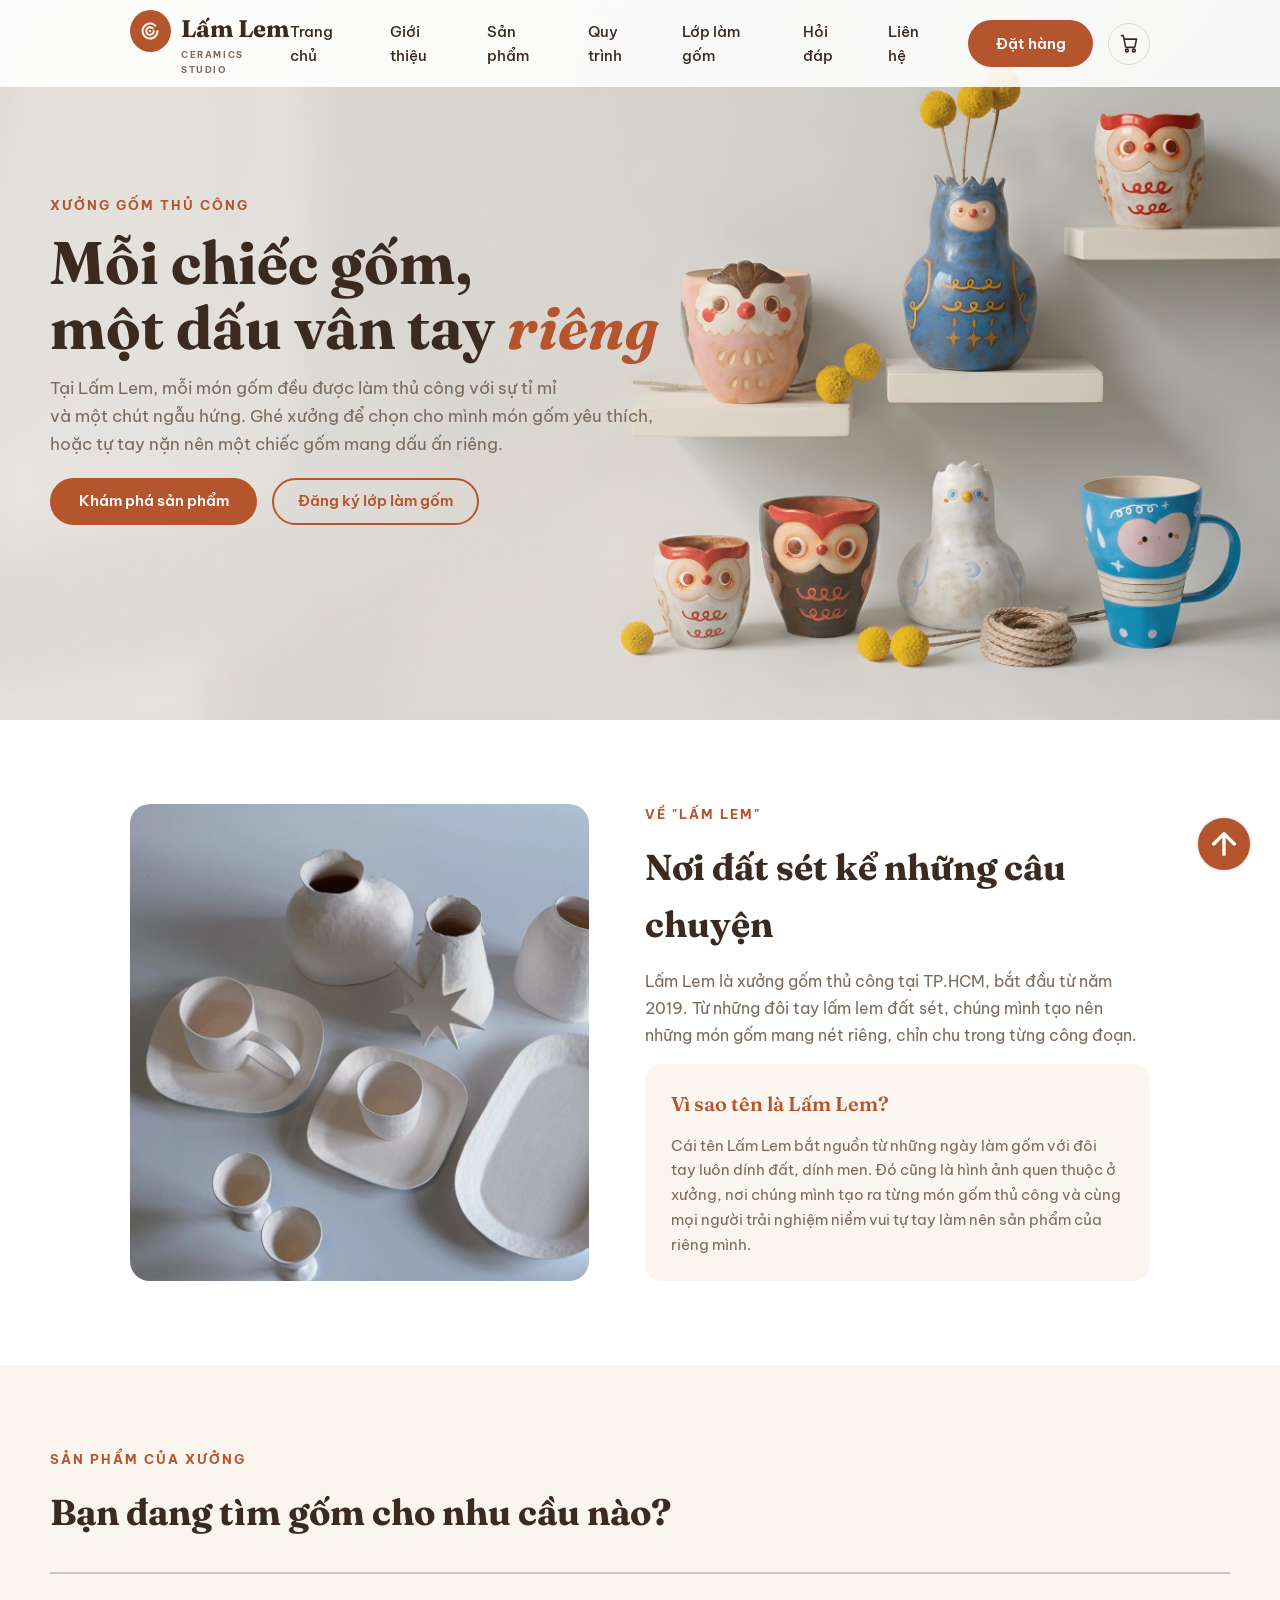
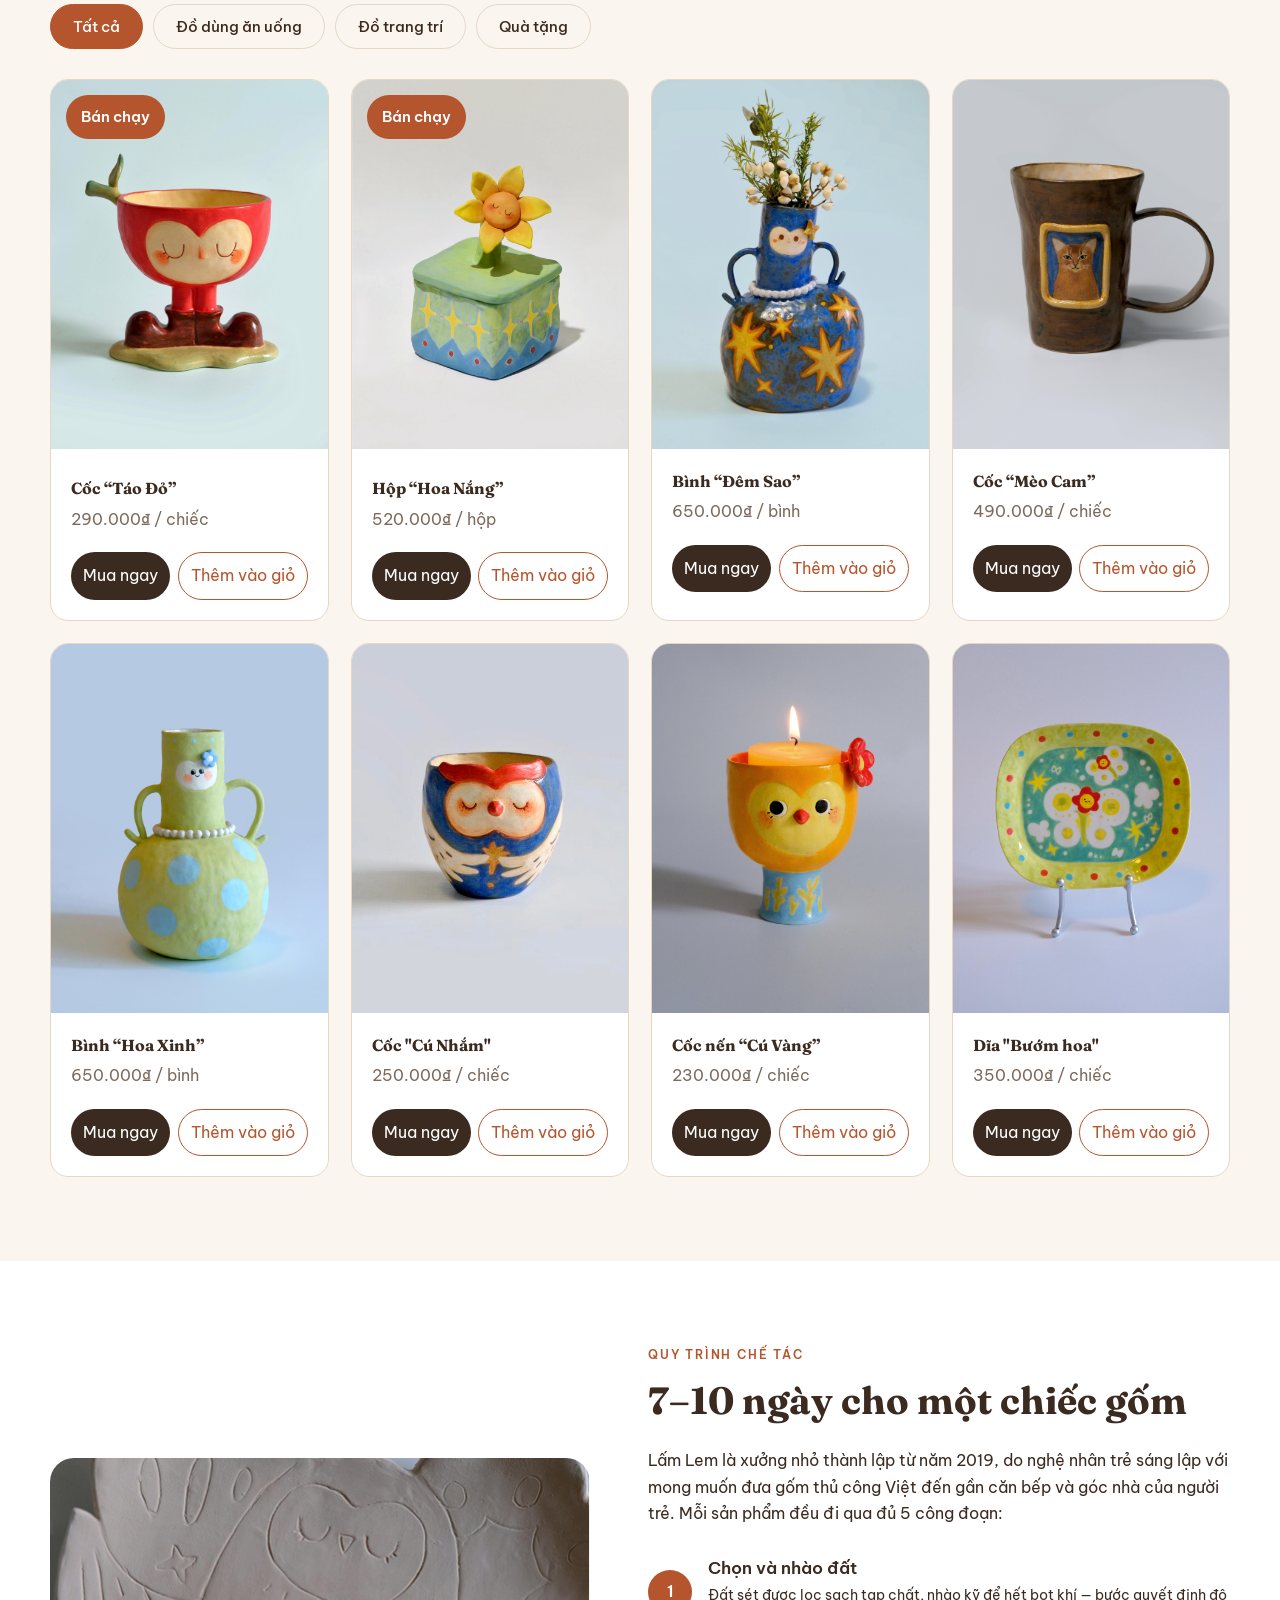
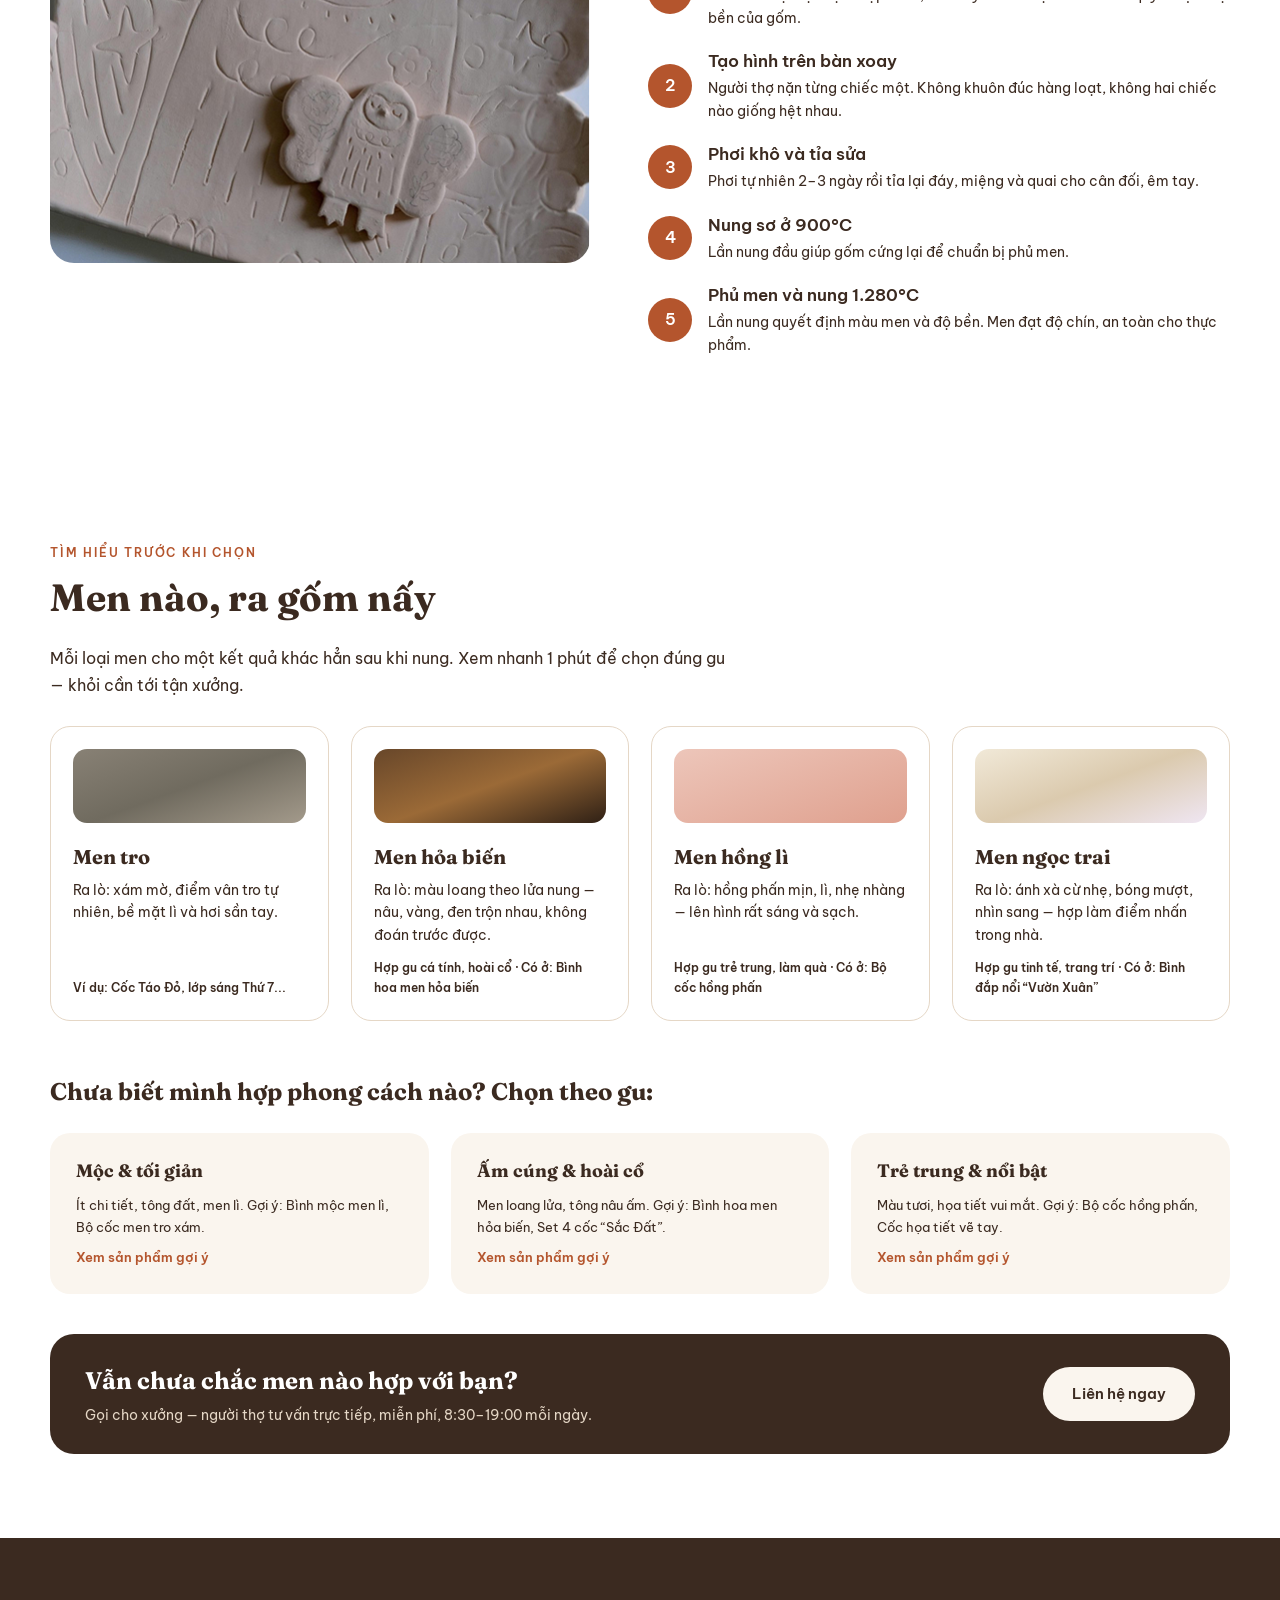
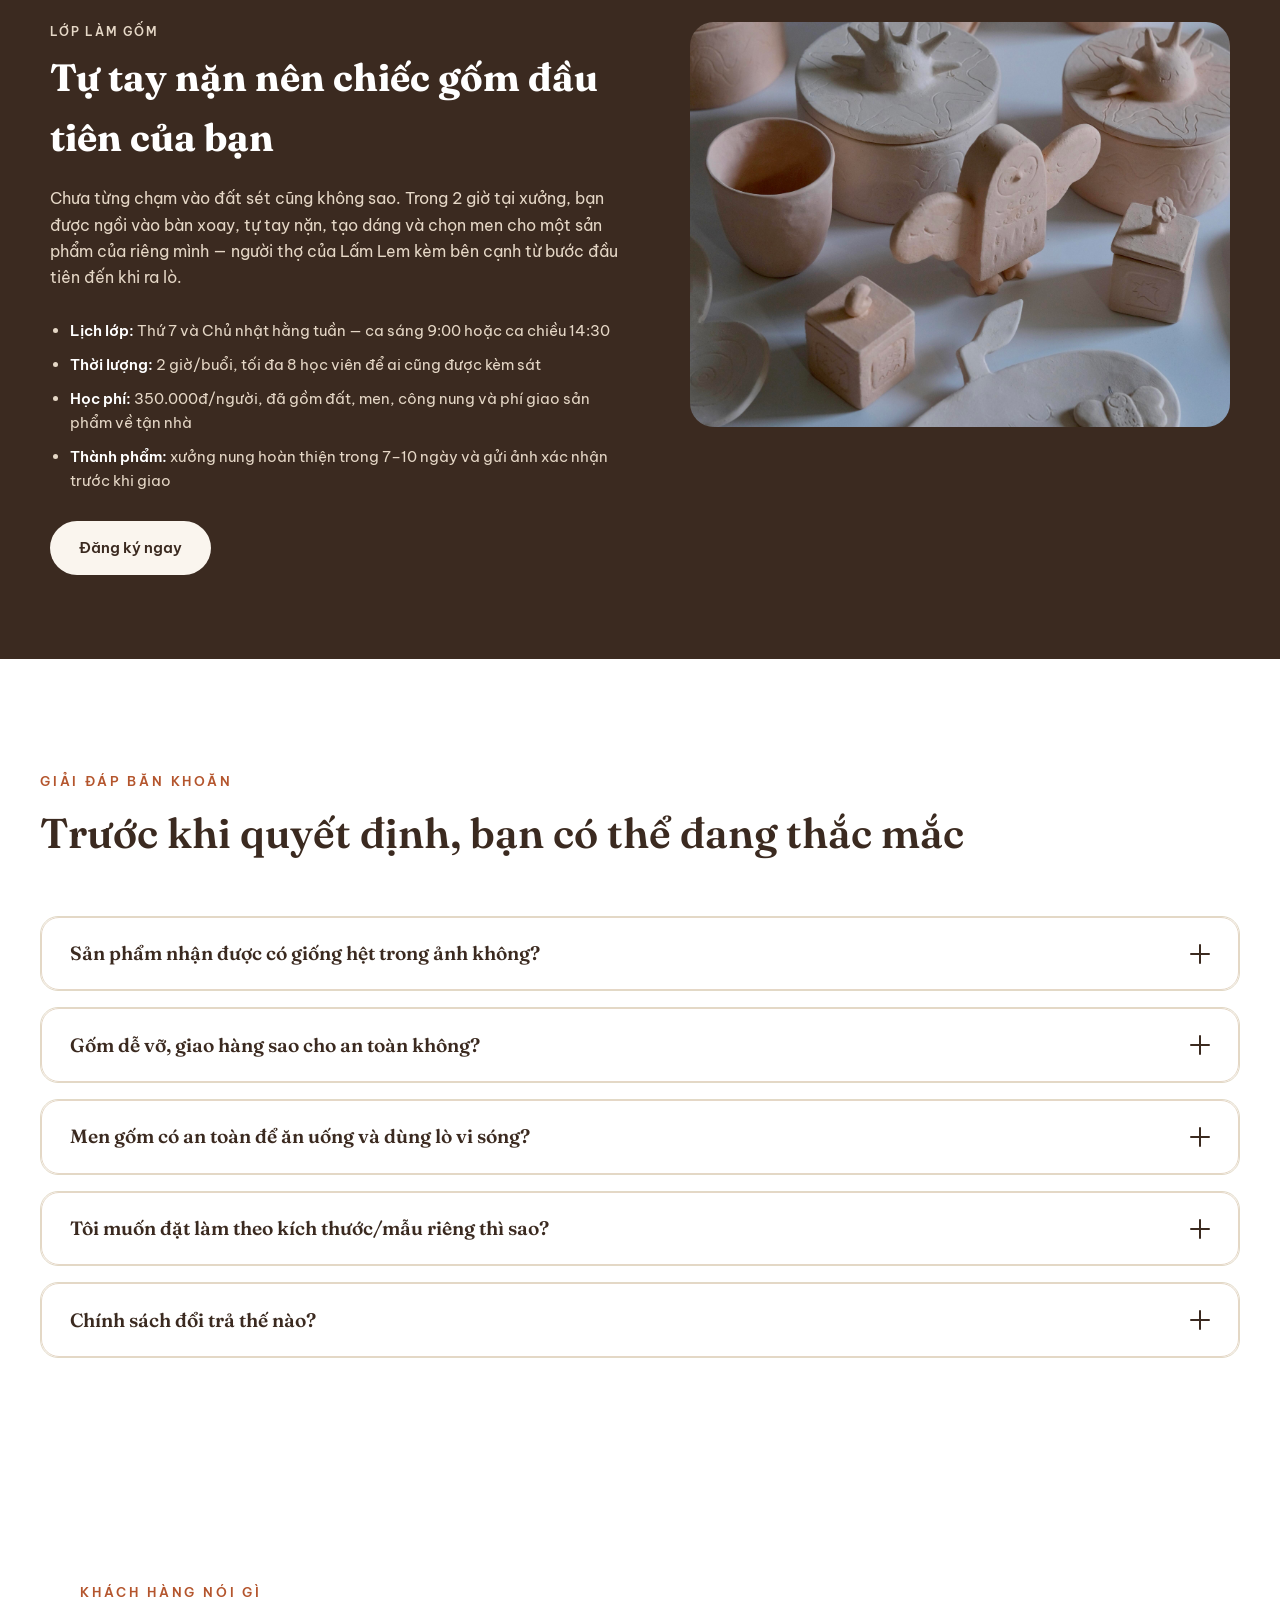
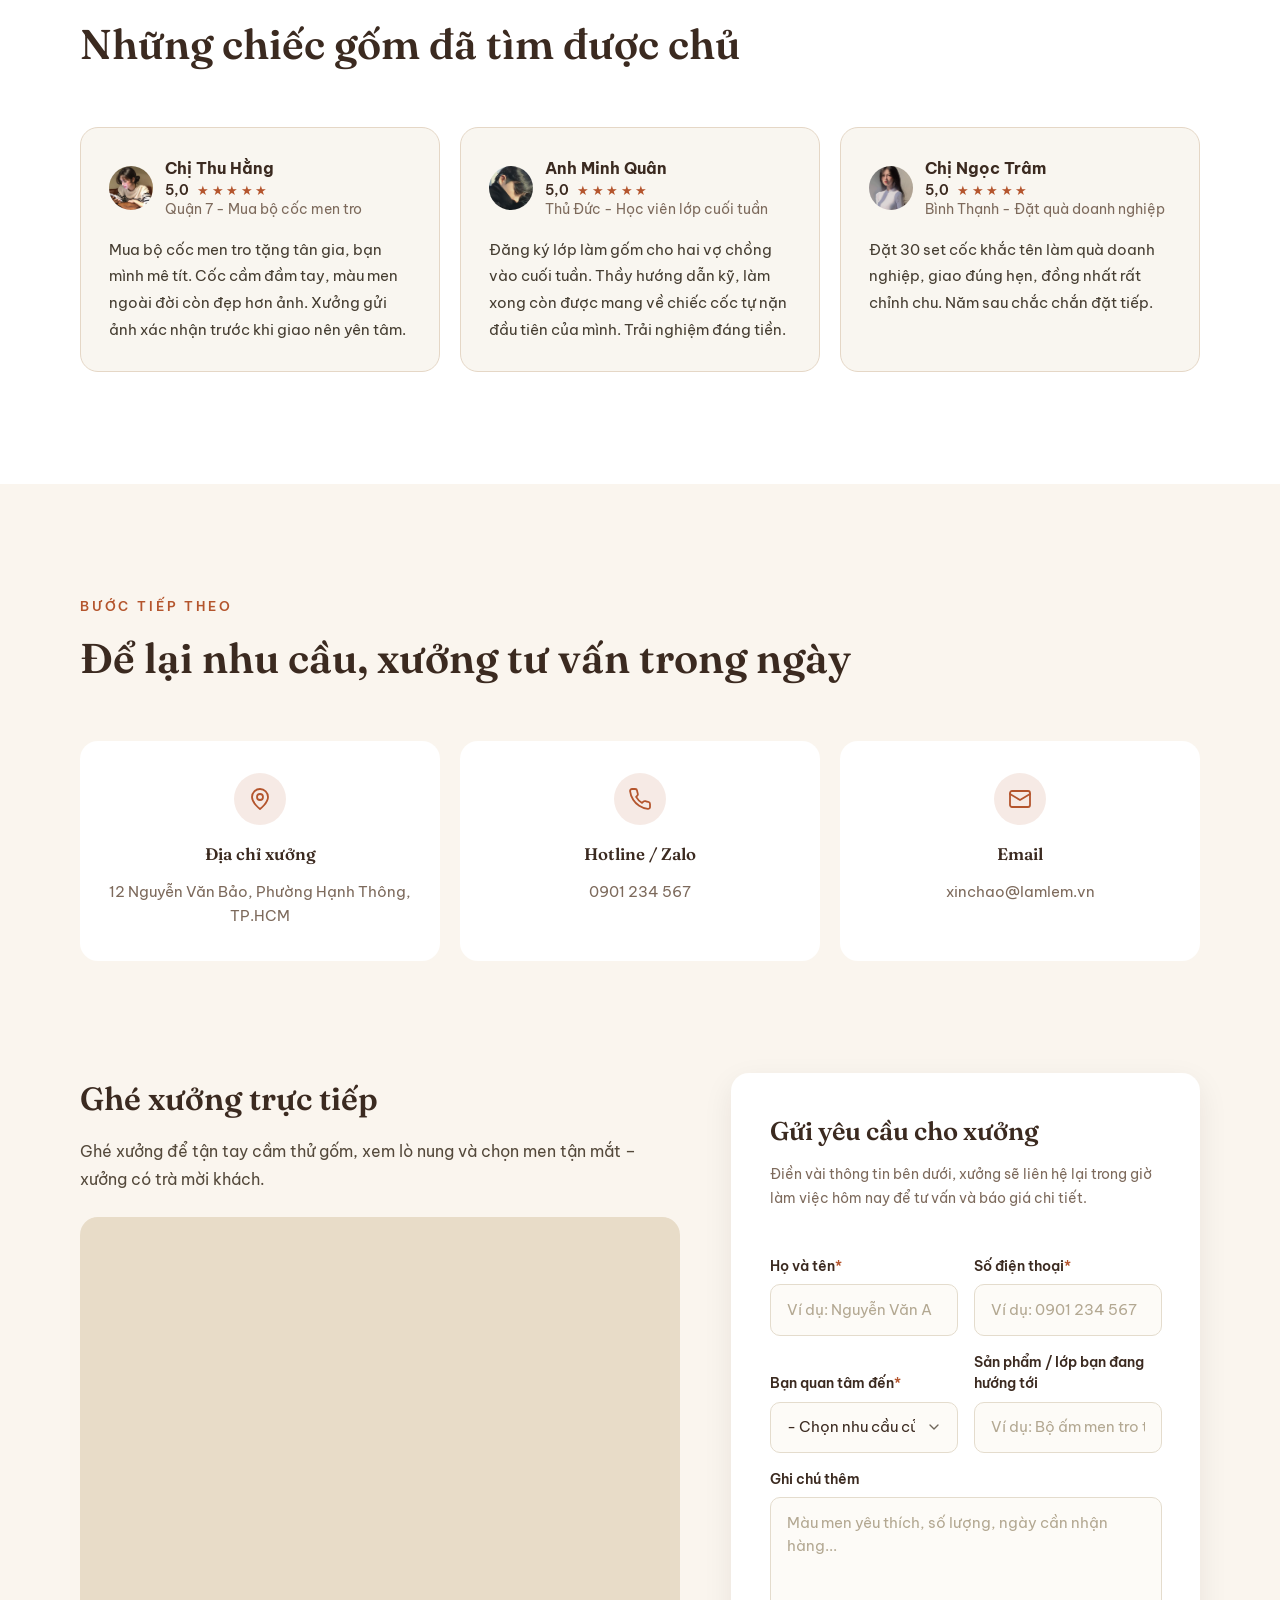
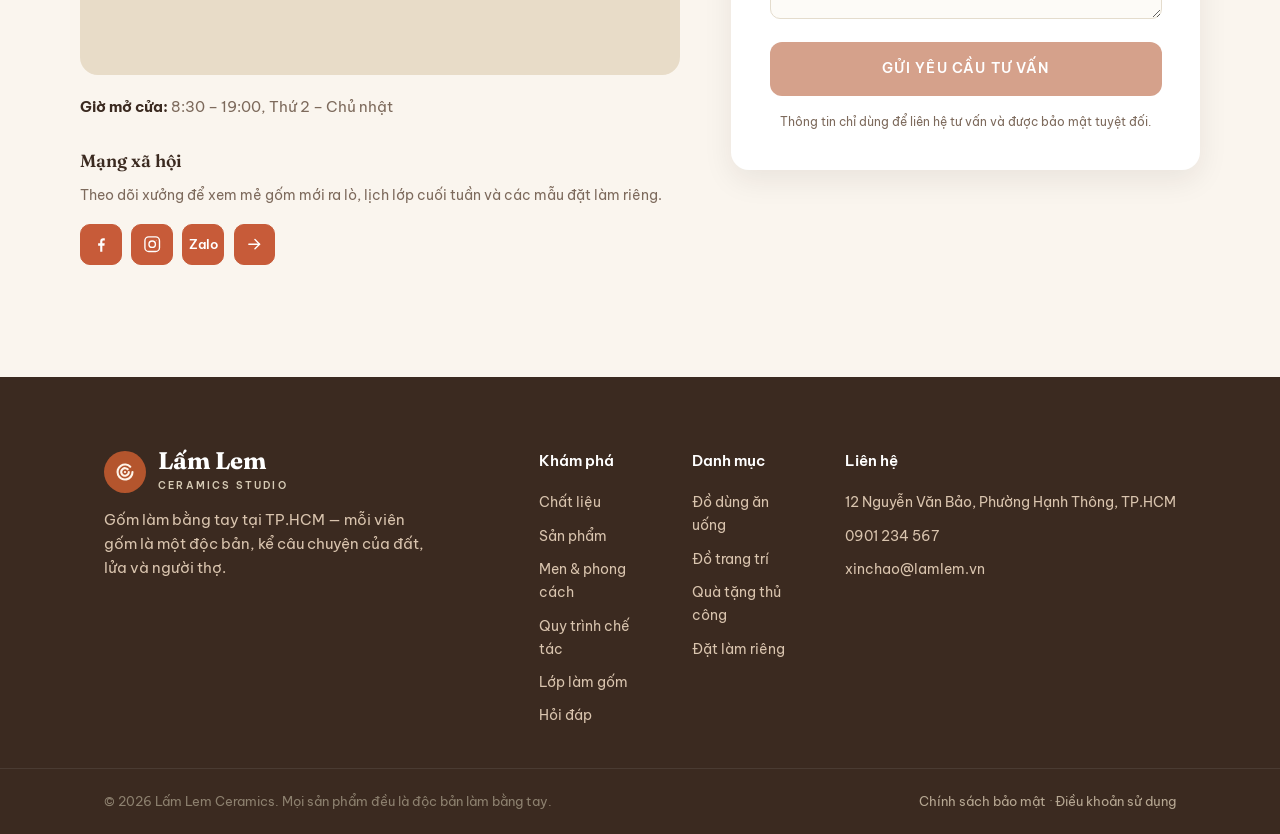
==== index.html @ 397c678d "fix anh" ====
<!doctype html>
<html lang="en">
  <head>
    <meta charset="UTF-8" />
    <meta name="viewport" content="width=device-width, initial-scale=1.0" />
    <title>Lấm Lem</title>
    <link rel="stylesheet" href="style.css" />
  </head>
  <body>
    <div class="q-body">
      <section id="trangchu" class="q-hero">
        <div class="q-header">
          <div class="q-header__wrap">
            <div class="q-header__left">
              <div class="q-header__logo q-container">
                <img src="pic/HEADER__logo.svg" alt="HEADER__logo" />
              </div>
              <div class="q-header__text">
                <p>Lấm Lem</p>
                <span>CERAMICS STUDIO</span>
              </div>
            </div>

            <div class="q-header__right">
              <nav>
                <a href="#trangchu">Trang chủ</a>
                <a href="#gioithieu">Giới thiệu</a>
                <a href="#sanpham">Sản phẩm</a>
                <a href="#quytrinh">Quy trình</a>
                <a href="#loplamgom">Lớp làm gốm</a>
                <a href="#hoidap">Hỏi đáp</a>
                <a href="#lienhe">Liên hệ</a>
              </nav>

              <div class="q-header__cta">
                <a
                  href="#"
                  class="q-header__button q-header__button-a q-container"
                  >Đặt hàng</a
                >
                <a href="#" class="q-header__shop q-container"
                  ><img src="pic/HEADER__shop.svg" alt="HEADER__shop"
                /></a>
              </div>
            </div>
          </div>
        </div>

        <div class="q-hero__content">
          <div class="q-hero__text">
            <span>XƯỞNG GỐM THỦ CÔNG</span>
            <h1>
              Mỗi chiếc gốm, <br />
              một dấu vân tay <i>riêng</i>
            </h1>
            <p>
              Tại Lấm Lem, mỗi món gốm đều được làm thủ công với sự tỉ mỉ <br />
              và một chút ngẫu hứng. Ghé xưởng để chọn cho mình món gốm yêu
              thích,
              <br />
              hoặc tự tay nặn nên một chiếc gốm mang dấu ấn riêng.
            </p>
          </div>

          <div class="q-hero__cta">
            <a
              href="#sanpham"
              class="q-hero__button q-hero__button-a q-hero__button-color q-container"
              >Khám phá sản phẩm</a
            >
            <a
              href="#loplamgom"
              class="q-hero__button q-hero__button-a q-hero__button-line q-container"
              >Đăng ký lớp làm gốm</a
            >
          </div>
        </div>
      </section>

      <section id="gioithieu" class="q-page1">
        <div class="q-page1__wrap">
          <img src="pic/Q-PAGE1.jpg" alt="q-page1" />

          <div class="q-page1__content">
            <div class="q-page1__top">
              <span>VỀ "LẤM LEM"</span>
              <h2>Nơi đất sét kể những câu chuyện</h2>
              <p>
                Lấm Lem là xưởng gốm thủ công tại TP.HCM, bắt đầu từ năm
                2019. Từ những đôi tay lấm lem đất sét, chúng mình tạo nên những
                món gốm mang nét riêng, chỉn chu trong từng công đoạn.
              </p>
            </div>
            <div class="q-page1__bottom">
              <h3>Vì sao tên là Lấm Lem?</h3>
              <p>
                Cái tên Lấm Lem bắt nguồn từ những ngày làm gốm với đôi tay luôn
                dính đất, dính men. Đó cũng là hình ảnh quen thuộc ở xưởng, nơi
                chúng mình tạo ra từng món gốm thủ công và cùng mọi người trải
                nghiệm niềm vui tự tay làm nên sản phẩm của riêng mình.
              </p>
            </div>
          </div>
        </div>
      </section>

      <section id="sanpham" class="q-page2">
        <div class="q-page2__wrap">
          <div class="q-page2__top">
            <span>SẢN PHẨM CỦA XƯỞNG</span>
            <h2>Bạn đang tìm gốm cho nhu cầu nào?</h2>
          </div>

          <div class="q-page2__line"></div>

          <input
            class="q-page2__radio"
            type="radio"
            name="danhmuc"
            id="loc-tatca"
            checked
          />
          <input
            class="q-page2__radio"
            type="radio"
            name="danhmuc"
            id="loc-anuong"
          />
          <input
            class="q-page2__radio"
            type="radio"
            name="danhmuc"
            id="loc-trangtri"
          />
          <input
            class="q-page2__radio"
            type="radio"
            name="danhmuc"
            id="loc-quatang"
          />

          <div class="q-page2__filter">
            <label class="q-page2__button" for="loc-tatca">Tất cả</label>
            <label class="q-page2__button" for="loc-anuong"
              >Đồ dùng ăn uống</label
            >
            <label class="q-page2__button" for="loc-trangtri"
              >Đồ trang trí</label
            >
            <label class="q-page2__button" for="loc-quatang">Quà tặng</label>
          </div>

          <div class="q-page2__box">
            <div class="q-page2__card anuong">
              <div class="q-page2__image">
                <span class="q-page2__tag Q-CONTAINER">Bán chạy</span>
                <img src="pic/taodo.jpg" alt="Cốc Táo Đỏ" />
              </div>
              <div class="q-page2__body">
                <div class="q-page2__info">
                  <span>Cốc “Táo Đỏ”</span>
                  <p>290.000₫ / chiếc</p>
                </div>
                <div class="q-page2__cta">
                  <a
                    href="#"
                    class="q-page2__button2 q-page2__button2-dark q-container"
                    >Mua ngay</a
                  >
                  <a
                    href="#"
                    class="q-page2__button2 q-page2__button2-line q-container"
                  >
                    Thêm vào giỏ
                  </a>
                </div>
              </div>
            </div>

            <div class="q-page2__card quatang">
              <div class="q-page2__image">
                <span class="q-page2__tag q-container">Bán chạy</span>
                <img src="pic/huongduong.jpg" alt="Cốc Táo Đỏ" />
              </div>
              <div class="q-page2__body">
                <div class="q-page2__info">
                  <span>Hộp “Hoa Nắng”</span>
                  <p>520.000₫ / hộp</p>
                </div>
                <div class="q-page2__cta">
                  <a
                    href="#"
                    class="q-page2__button2 q-page2__button2-dark q-container"
                    >Mua ngay</a
                  >
                  <a
                    href="#"
                    class="q-page2__button2 q-page2__button2-line q-container"
                  >
                    Thêm vào giỏ
                  </a>
                </div>
              </div>
            </div>

            <div class="q-page2__card trangtri">
              <img src="pic/hoasao.jpg" alt="Bình hoa Đêm Sao" />
              <div class="q-page2__body">
                <div class="q-page2__info">
                  <span>Bình “Đêm Sao”</span>
                  <p>650.000₫ / bình</p>
                </div>
                <div class="q-page2__cta">
                  <a
                    href="#"
                    class="q-page2__button2 q-page2__button2-dark q-container"
                    >Mua ngay</a
                  >
                  <a
                    href="#"
                    class="q-page2__button2 q-page2__button2-line q-container"
                  >
                    Thêm vào giỏ
                  </a>
                </div>
              </div>
            </div>

            <div class="q-page2__card anuong">
              <img src="pic/cocmeo.jpg" alt="Mèo Cam" />
              <div class="q-page2__body">
                <div class="q-page2__info">
                  <span>Cốc “Mèo Cam”</span>
                  <p>490.000₫ / chiếc</p>
                </div>
                <div class="q-page2__cta">
                  <a
                    href="#"
                    class="q-page2__button2 q-page2__button2-dark q-container"
                    >Mua ngay</a
                  >
                  <a
                    href="#"
                    class="q-page2__button2 q-page2__button2-line q-container"
                  >
                    Thêm vào giỏ
                  </a>
                </div>
              </div>
            </div>

            <div class="q-page2__card trangtri">
              <img src="pic/hoaxinh.jpg" alt="Hoa Xinh" />
              <div class="q-page2__body">
                <div class="q-page2__info">
                  <span>Bình “Hoa Xinh”</span>
                  <p>650.000₫ / bình</p>
                </div>
                <div class="q-page2__cta">
                  <a
                    href="#"
                    class="q-page2__button2 q-page2__button2-dark q-container"
                    >Mua ngay</a
                  >
                  <a
                    href="#"
                    class="q-page2__button2 q-page2__button2-line q-container"
                  >
                    Thêm vào giỏ
                  </a>
                </div>
              </div>
            </div>

            <div class="q-page2__card anuong">
              <img src="pic/cunham.jpg" alt="Cú Nhắm" />
              <div class="q-page2__body">
                <div class="q-page2__info">
                  <span>Cốc "Cú Nhắm"</span>
                  <p>250.000₫ / chiếc</p>
                </div>
                <div class="q-page2__cta">
                  <a
                    href="#"
                    class="q-page2__button2 q-page2__button2-dark q-container"
                    >Mua ngay</a
                  >
                  <a
                    href="#"
                    class="q-page2__button2 q-page2__button2-line q-container"
                  >
                    Thêm vào giỏ
                  </a>
                </div>
              </div>
            </div>

            <div class="q-page2__card trangtri">
              <img src="pic/cocnen.jpg" alt="Cú Vàng" />
              <div class="q-page2__body">
                <div class="q-page2__info">
                  <span>Cốc nến “Cú Vàng”</span>
                  <p>230.000₫ / chiếc</p>
                </div>
                <div class="q-page2__cta">
                  <a
                    href="#"
                    class="q-page2__button2 q-page2__button2-dark q-container"
                    >Mua ngay</a
                  >
                  <a
                    href="#"
                    class="q-page2__button2 q-page2__button2-line q-container"
                  >
                    Thêm vào giỏ
                  </a>
                </div>
              </div>
            </div>

            <div class="q-page2__card anuong">
              <img src="pic/diabuom.jpg" alt="Bướm hoa" />
              <div class="q-page2__body">
                <div class="q-page2__info">
                  <span>Dĩa "Bướm hoa"</span>
                  <p>350.000₫ / chiếc</p>
                </div>
                <div class="q-page2__cta">
                  <a
                    href="#"
                    class="q-page2__button2 q-page2__button2-dark q-container"
                    >Mua ngay</a
                  >
                  <a
                    href="#"
                    class="q-page2__button2 q-page2__button2-line q-container"
                  >
                    Thêm vào giỏ
                  </a>
                </div>
              </div>
            </div>
          </div>
        </div>
      </section>
    </div>

    <section class="b-section" id="quytrinh">
      <div class="b-container b-row b-row-center">
        <img
          class="b-photo"
          src="pic/anh5.jpg"
          alt="Đĩa gốm chưa tráng men có khắc hình cú"
        />

        <div class="b-text">
          <p class="b-eyebrow">Quy trình chế tác</p>
          <h2 class="b-title">7–10 ngày cho một chiếc gốm</h2>
          <p class="b-intro">
            Lấm Lem là xưởng nhỏ thành lập từ năm 2019, do nghệ nhân trẻ sáng
            lập với mong muốn đưa gốm thủ công Việt đến gần căn bếp và góc nhà
            của người trẻ. Mỗi sản phẩm đều đi qua đủ 5 công đoạn:
          </p>

          <div class="b-step">
            <div class="b-number">1</div>
            <div>
              <h3 class="b-step-title">Chọn và nhào đất</h3>
              <p class="b-step-text">
                Đất sét được lọc sạch tạp chất, nhào kỹ để hết bọt khí — bước
                quyết định độ bền của gốm.
              </p>
            </div>
          </div>

          <div class="b-step">
            <div class="b-number">2</div>
            <div>
              <h3 class="b-step-title">Tạo hình trên bàn xoay</h3>
              <p class="b-step-text">
                Người thợ nặn từng chiếc một. Không khuôn đúc hàng loạt, không
                hai chiếc nào giống hệt nhau.
              </p>
            </div>
          </div>

          <div class="b-step">
            <div class="b-number">3</div>
            <div>
              <h3 class="b-step-title">Phơi khô và tỉa sửa</h3>
              <p class="b-step-text">
                Phơi tự nhiên 2–3 ngày rồi tỉa lại đáy, miệng và quai cho cân
                đối, êm tay.
              </p>
            </div>
          </div>

          <div class="b-step">
            <div class="b-number">4</div>
            <div>
              <h3 class="b-step-title">Nung sơ ở 900°C</h3>
              <p class="b-step-text">
                Lần nung đầu giúp gốm cứng lại để chuẩn bị phủ men.
              </p>
            </div>
          </div>

          <div class="b-step">
            <div class="b-number">5</div>
            <div>
              <h3 class="b-step-title">Phủ men và nung 1.280°C</h3>
              <p class="b-step-text">
                Lần nung quyết định màu men và độ bền. Men đạt độ chín, an toàn
                cho thực phẩm.
              </p>
            </div>
          </div>
        </div>
      </div>
    </section>

    <section class="b-section">
      <div class="b-container">
        <p class="b-eyebrow">Tìm hiểu trước khi chọn</p>
        <h2 class="b-title">Men nào, ra gốm nấy</h2>
        <p class="b-intro">
          Mỗi loại men cho một kết quả khác hẳn sau khi nung. Xem nhanh 1 phút
          để chọn đúng gu — khỏi cần tới tận xưởng.
        </p>

        <div class="b-men-list">
          <div class="b-men-card">
            <div class="b-men-color b-tro"></div>
            <h3 class="b-men-name">Men tro</h3>
            <p class="b-men-text">
              Ra lò: xám mờ, điểm vân tro tự nhiên, bề mặt lì và hơi sần tay.
            </p>
            <p class="b-tag">Ví dụ: Cốc Táo Đỏ, lớp sáng Thứ 7...</p>
          </div>

          <div class="b-men-card">
            <div class="b-men-color b-hoabien"></div>
            <h3 class="b-men-name">Men hỏa biến</h3>
            <p class="b-men-text">
              Ra lò: màu loang theo lửa nung — nâu, vàng, đen trộn nhau, không
              đoán trước được.
            </p>
            <p class="b-tag">
              Hợp gu cá tính, hoài cổ · Có ở: Bình hoa men hỏa biến
            </p>
          </div>

          <div class="b-men-card">
            <div class="b-men-color b-hongli"></div>
            <h3 class="b-men-name">Men hồng lì</h3>
            <p class="b-men-text">
              Ra lò: hồng phấn mịn, lì, nhẹ nhàng — lên hình rất sáng và sạch.
            </p>
            <p class="b-tag">
              Hợp gu trẻ trung, làm quà · Có ở: Bộ cốc hồng phấn
            </p>
          </div>

          <div class="b-men-card">
            <div class="b-men-color b-ngoctrai"></div>
            <h3 class="b-men-name">Men ngọc trai</h3>
            <p class="b-men-text">
              Ra lò: ánh xà cừ nhẹ, bóng mượt, nhìn sang — hợp làm điểm nhấn
              trong nhà.
            </p>
            <p class="b-tag">
              Hợp gu tinh tế, trang trí · Có ở: Bình đắp nổi “Vườn Xuân”
            </p>
          </div>
        </div>

        <h3 class="b-gu-heading">
          Chưa biết mình hợp phong cách nào? Chọn theo gu:
        </h3>

        <div class="b-gu-list">
          <div class="b-gu-card">
            <h4 class="b-gu-name">Mộc &amp; tối giản</h4>
            <p class="b-gu-text">
              Ít chi tiết, tông đất, men lì. Gợi ý: Bình mộc men lì, Bộ cốc men
              tro xám.
            </p>
            <a class="b-gu-link" href="#">Xem sản phẩm gợi ý</a>
          </div>

          <div class="b-gu-card">
            <h4 class="b-gu-name">Ấm cúng &amp; hoài cổ</h4>
            <p class="b-gu-text">
              Men loang lửa, tông nâu ấm. Gợi ý: Bình hoa men hỏa biến, Set 4
              cốc “Sắc Đất”.
            </p>
            <a class="b-gu-link" href="#">Xem sản phẩm gợi ý</a>
          </div>

          <div class="b-gu-card">
            <h4 class="b-gu-name">Trẻ trung &amp; nổi bật</h4>
            <p class="b-gu-text">
              Màu tươi, họa tiết vui mắt. Gợi ý: Bộ cốc hồng phấn, Cốc họa tiết
              vẽ tay.
            </p>
            <a class="b-gu-link" href="#">Xem sản phẩm gợi ý</a>
          </div>
        </div>

        <div class="b-contact">
          <div>
            <h3 class="b-contact-title">Vẫn chưa chắc men nào hợp với bạn?</h3>
            <p class="b-contact-text">
              Gọi cho xưởng — người thợ tư vấn trực tiếp, miễn phí, 8:30–19:00
              mỗi ngày.
            </p>
          </div>
          <a class="b-button" href="#">Liên hệ ngay</a>
        </div>
      </div>
    </section>

    <section class="b-section b-section-dark" id="loplamgom">
      <div class="b-container b-row b-row-top">
        <div class="b-text">
          <p class="b-eyebrow b-eyebrow-light">Lớp làm gốm</p>
          <h2 class="b-title b-title-light">
            Tự tay nặn nên chiếc gốm đầu tiên của bạn
          </h2>
          <p class="b-intro">
            Chưa từng chạm vào đất sét cũng không sao. Trong 2 giờ tại xưởng,
            bạn được ngồi vào bàn xoay, tự tay nặn, tạo dáng và chọn men cho một
            sản phẩm của riêng mình — người thợ của Lấm Lem kèm bên cạnh từ bước
            đầu tiên đến khi ra lò.
          </p>

          <ul class="b-list">
            <li class="b-item">
              <span class="b-label">Lịch lớp:</span> Thứ 7 và Chủ nhật hằng tuần
              — ca sáng 9:00 hoặc ca chiều 14:30
            </li>
            <li class="b-item">
              <span class="b-label">Thời lượng:</span> 2 giờ/buổi, tối đa 8 học
              viên để ai cũng được kèm sát
            </li>
            <li class="b-item">
              <span class="b-label">Học phí:</span> 350.000đ/người, đã gồm đất,
              men, công nung và phí giao sản phẩm về tận nhà
            </li>
            <li class="b-item">
              <span class="b-label">Thành phẩm:</span> xưởng nung hoàn thiện
              trong 7–10 ngày và gửi ảnh xác nhận trước khi giao
            </li>
          </ul>

          <a class="b-button" href="#">Đăng ký ngay</a>
        </div>

        <img
          class="b-photo"
          src="pic/anh4.jpg"
          alt="Các món gốm nặn tay chưa tráng men trên bàn"
        />
      </div>
    </section>

    <section class="faq" id="faq" aria-labelledby="faq-title">
      <div class="wrap_information">
        <header class="sec-head reveal">
          <p class="sec-eyebrow">Giải đáp băn khoăn</p>
          <h2 class="sec-title" id="faq-title">
            Trước khi quyết định, bạn có thể đang thắc mắc
          </h2>
        </header>

        <ul class="faq__list">
          <li class="faq__item reveal">
            <details class="faq__details" name="faq">
              <summary class="faq__q">
                <span class="faq__q-text"
                  >Sản phẩm nhận được có giống hệt trong ảnh không?</span
                >
                <span class="faq__icon" aria-hidden="true"></span>
              </summary>
              <div class="faq__panel">
                <div class="faq__panel-inner">
                  <p class="faq__a">
                    Vì làm bằng tay và màu men biến đổi theo lửa nung, sản phẩm
                    sẽ giống ảnh khoảng 95%. Những khác biệt nhỏ về màu men và
                    dáng chính là dấu ấn riêng của từng sản phẩm thủ công.
                  </p>
                </div>
              </div>
            </details>
          </li>

          <li class="faq__item reveal">
            <details class="faq__details" name="faq">
              <summary class="faq__q">
                <span class="faq__q-text"
                  >Gốm dễ vỡ, giao hàng sao cho an toàn không?</span
                >
                <span class="faq__icon" aria-hidden="true"></span>
              </summary>
              <div class="faq__panel">
                <div class="faq__panel-inner">
                  <p class="faq__a">
                    Mỗi sản phẩm được bọc 3 lớp chống sốc, chèn cát cố định
                    trong thùng và mua bảo hiểm vận chuyển. Nếu sản phẩm vỡ
                    trong quá trình vận chuyển, Lâm Lem sẽ đền bù 100% giá trị
                    đơn hàng.
                  </p>
                </div>
              </div>
            </details>
          </li>
          <li class="faq__item reveal">
            <details class="faq__details" name="faq">
              <summary class="faq__q">
                <span class="faq__q-text"
                  >Men gốm có an toàn để ăn uống và dùng lò vi sóng?</span
                >
                <span class="faq__icon" aria-hidden="true"></span>
              </summary>
              <div class="faq__panel">
                <div class="faq__panel-inner">
                  <p class="faq__a">
                    Có. Men của Lấm Lem được chứng nhận không chì, không cadimi,
                    đạt chuẩn an toàn thực phẩm. Bạn có thể yên tâm dùng để ăn
                    uống hằng ngày, dùng được cả máy rửa bát và lò vi sóng.
                  </p>
                </div>
              </div>
            </details>
          </li>

          <li class="faq__item reveal">
            <details class="faq__details" name="faq">
              <summary class="faq__q">
                <span class="faq__q-text"
                  >Tôi muốn đặt làm theo kích thước/mẫu riêng thì sao?</span
                >
                <span class="faq__icon" aria-hidden="true"></span>
              </summary>
              <div class="faq__panel">
                <div class="faq__panel-inner">
                  <p class="faq__a">
                    Xưởng nhận đặt làm riêng từ 1 sản phẩm: bạn chọn dáng, chọn
                    màu men và gửi kích thước mong muốn. Thời gian hoàn thiện
                    thường từ 7-14 ngày tùy độ phức tạp của mẫu.
                  </p>
                </div>
              </div>
            </details>
          </li>

          <li class="faq__item reveal">
            <details class="faq__details" name="faq">
              <summary class="faq__q">
                <span class="faq__q-text">Chính sách đổi trả thế nào?</span>
                <span class="faq__icon" aria-hidden="true"></span>
              </summary>
              <div class="faq__panel">
                <div class="faq__panel-inner">
                  <p class="faq__a">
                    Đổi mới trong 7 ngày nếu sản phẩm có lỗi sản xuất (nứt men,
                    cong vênh bất thường). Sản phẩm đặt làm riêng chỉ được hỗ
                    trợ khi lỗi thuộc về xưởng.
                  </p>
                </div>
              </div>
            </details>
          </li>
        </ul>
      </div>
    </section>

    <section class="testi" id="testimonials" aria-labelledby="testi-title">
      <div class="container">
        <header class="sec-head reveal">
          <p class="sec-eyebrow">Khách hàng nói gì</p>
          <h2 class="sec-title" id="testi-title">
            Những chiếc gốm đã tìm được chủ
          </h2>
        </header>

        <ul class="testi__list">
          <li class="testi__item reveal">
            <figure class="testi__card">
              <figcaption class="testi__author">
                <img
                  class="testi__avatar"
                  src="pic/hang.png"
                  alt="Ảnh đại diện chị Thu Hằng"
                  loading="lazy"
                />
                <span class="testi__author-text">
                  <strong>Chị Thu Hằng</strong>
                  <span class="testi__rating">
                    <span class="testi__score" aria-hidden="true">5,0</span>
                    <span
                      class="testi__stars"
                      role="img"
                      aria-label="Đánh giá 5 trên 5 sao"
                      >★★★★★</span
                    >
                  </span>
                  <span class="testi__author-role"
                    >Quận 7 - Mua bộ cốc men tro</span
                  >
                </span>
              </figcaption>
              <blockquote class="testi__quote">
                <p>
                  Mua bộ cốc men tro tặng tân gia, bạn mình mê tít. Cốc cầm đầm
                  tay, màu men ngoài đời còn đẹp hơn ảnh. Xưởng gửi ảnh xác nhận
                  trước khi giao nên yên tâm.
                </p>
              </blockquote>
            </figure>
          </li>

          <li class="testi__item reveal">
            <figure class="testi__card">
              <figcaption class="testi__author">
                <img
                  class="testi__avatar"
                  src="pic/tuan.png"
                  alt="Ảnh đại diện anh Minh Quân"
                  loading="lazy"
                />
                <span class="testi__author-text">
                  <strong>Anh Minh Quân</strong>
                  <span class="testi__rating">
                    <span class="testi__score" aria-hidden="true">5,0</span>
                    <span
                      class="testi__stars"
                      role="img"
                      aria-label="Đánh giá 5 trên 5 sao"
                      >★★★★★</span
                    >
                  </span>
                  <span class="testi__author-role"
                    >Thủ Đức - Học viên lớp cuối tuần</span
                  >
                </span>
              </figcaption>
              <blockquote class="testi__quote">
                <p>
                  Đăng ký lớp làm gốm cho hai vợ chồng vào cuối tuần. Thầy hướng
                  dẫn kỹ, làm xong còn được mang về chiếc cốc tự nặn đầu tiên
                  của mình. Trải nghiệm đáng tiền.
                </p>
              </blockquote>
            </figure>
          </li>

          <li class="testi__item reveal">
            <figure class="testi__card">
              <figcaption class="testi__author">
                <img
                  class="testi__avatar"
                  src="pic/tram.png"
                  alt="Ảnh đại diện chị Ngọc Trâm"
                  loading="lazy"
                />
                <span class="testi__author-text">
                  <strong>Chị Ngọc Trâm</strong>
                  <span class="testi__rating">
                    <span class="testi__score" aria-hidden="true">5,0</span>
                    <span
                      class="testi__stars"
                      role="img"
                      aria-label="Đánh giá 5 trên 5 sao"
                      >★★★★★</span
                    >
                  </span>
                  <span class="testi__author-role"
                    >Bình Thạnh - Đặt quà doanh nghiệp</span
                  >
                </span>
              </figcaption>
              <blockquote class="testi__quote">
                <p>
                  Đặt 30 set cốc khắc tên làm quà doanh nghiệp, giao đúng hẹn,
                  đồng nhất rất chỉnh chu. Năm sau chắc chắn đặt tiếp.
                </p>
              </blockquote>
            </figure>
          </li>
        </ul>
      </div>
    </section>

    <section class="contact" id="contact" aria-labelledby="contact-title">
      <div class="container">
        <header class="sec-head reveal">
          <p class="sec-eyebrow">Bước tiếp theo</p>
          <h2 class="sec-title" id="contact-title">
            Để lại nhu cầu, xưởng tư vấn trong ngày
          </h2>
        </header>
        <ul class="contact__list">
          <li class="contact__item reveal">
            <span class="contact__icon" aria-hidden="true">
              <svg
                viewBox="0 0 24 24"
                fill="none"
                stroke="currentColor"
                stroke-width="1.8"
                stroke-linecap="round"
                stroke-linejoin="round"
              >
                <path d="M20 10c0 6-8 12-8 12s-8-6-8-12a8 8 0 1 1 16 0Z" />
                <circle cx="12" cy="10" r="3" />
              </svg>
            </span>
            <h3 class="contact__label">Địa chỉ xưởng</h3>
            <p class="contact__value">12 Nguyễn Văn Bảo, Phường Hạnh Thông, TP.HCM</p>
          </li>

          <li class="contact__item reveal">
            <span class="contact__icon" aria-hidden="true">
              <svg
                viewBox="0 0 24 24"
                fill="none"
                stroke="currentColor"
                stroke-width="1.8"
                stroke-linecap="round"
                stroke-linejoin="round"
              >
                <path
                  d="M22 16.92v3a2 2 0 0 1-2.18 2 19.79 19.79 0 0 1-8.63-3.07 19.5 19.5 0 0 1-6-6A19.79 19.79 0 0 1 2.08 4.18 2 2 0 0 1 4.06 2h3a2 2 0 0 1 2 1.72c.13.96.36 1.9.7 2.81a2 2 0 0 1-.45 2.11L8.09 9.91a16 16 0 0 0 6 6l1.27-1.27a2 2 0 0 1 2.11-.45c.91.34 1.85.57 2.81.7A2 2 0 0 1 22 16.92z"
                />
              </svg>
            </span>
            <h3 class="contact__label">Hotline / Zalo</h3>
            <p class="contact__value">
              <a href="tel:0901234567">0901 234 567</a>
            </p>
          </li>

          <li class="contact__item reveal">
            <span class="contact__icon" aria-hidden="true">
              <svg
                viewBox="0 0 24 24"
                fill="none"
                stroke="currentColor"
                stroke-width="1.8"
                stroke-linecap="round"
                stroke-linejoin="round"
              >
                <rect x="2" y="4" width="20" height="16" rx="2" />
                <path d="m22 7-10 6L2 7" />
              </svg>
            </span>
            <h3 class="contact__label">Email</h3>
            <p class="contact__value">
              <a href="mailto:xinchao@lamlem.vn">xinchao@lamlem.vn</a>
            </p>
          </li>
        </ul>
      </div>
    </section>
    <section class="visit" id="visit" aria-labelledby="visit-title">
      <div class="container visit__grid">
        <!-- Cột trái: thông tin xưởng -->
        <div class="visit__info reveal">
          <h2 class="visit__title" id="visit-title">Ghé xưởng trực tiếp</h2>
          <p class="visit__desc">
            Ghé xưởng để tận tay cầm thử gốm, xem lò nung và chọn men tận mắt –
            xưởng có trà mời khách.
          </p>
          <figure class="visit__media" aria-label="Ảnh xưởng gốm">
            <div class="visit__media-placeholder"><iframe src="https://www.google.com/maps/embed?pb=!1m18!1m12!1m3!1d3918.8581690910423!2d106.6842704742883!3d10.822164158350056!2m3!1f0!2f0!3f0!3m2!1i1024!2i768!4f13.1!3m3!1m2!1s0x3174deb3ef536f31%3A0x8b7bb8b7c956157b!2zVHLGsOG7nW5nIMSQ4bqhaSBo4buNYyBDw7RuZyBuZ2hp4buHcCBUUC5IQ00!5e0!3m2!1svi!2s!4v1794045008172!5m2!1svi!2s" width="600" height="450" style="border:0;" allowfullscreen="" loading="lazy" referrerpolicy="strict-origin-when-cross-origin"></iframe></div>
          </figure>

          <p class="visit__hours">
            <strong>Giờ mở cửa:</strong> 8:30 – 19:00, Thứ 2 – Chủ nhật
          </p>

          <div class="visit__social">
            <h3 class="visit__social-title">Mạng xã hội</h3>
            <p class="visit__social-desc">
              Theo dõi xưởng để xem mẻ gốm mới ra lò, lịch lớp cuối tuần và các
              mẫu đặt làm riêng.
            </p>
            <ul class="visit__social-list">
              <li>
                <a class="social-btn" href="#" aria-label="Facebook">
                  <svg
                    viewBox="0 0 24 24"
                    fill="currentColor"
                    aria-hidden="true"
                  >
                    <path
                      d="M13.5 22v-8h2.7l.4-3.2h-3.1V8.7c0-.9.3-1.6 1.7-1.6h1.5V4.2c-.3 0-1.2-.1-2.2-.1-2.2 0-3.8 1.4-3.8 3.9v2.8H8v3.2h2.7v8h2.8z"
                    />
                  </svg>
                </a>
              </li>
              <li>
                <a class="social-btn" href="#" aria-label="Instagram">
                  <svg
                    viewBox="0 0 24 24"
                    fill="none"
                    stroke="currentColor"
                    stroke-width="1.8"
                    stroke-linecap="round"
                    stroke-linejoin="round"
                    aria-hidden="true"
                  >
                    <rect x="2.5" y="2.5" width="19" height="19" rx="5" />
                    <circle cx="12" cy="12" r="4.2" />
                    <circle
                      cx="17.3"
                      cy="6.7"
                      r="0.6"
                      fill="currentColor"
                      stroke="none"
                    />
                  </svg>
                </a>
              </li>
              <li>
                <a class="social-btn" href="#" aria-label="Zalo">Zalo</a>
              </li>
              <li>
                <a class="social-btn" href="#" aria-label="Xem thêm">
                  <svg
                    viewBox="0 0 24 24"
                    fill="none"
                    stroke="currentColor"
                    stroke-width="1.8"
                    stroke-linecap="round"
                    stroke-linejoin="round"
                    aria-hidden="true"
                  >
                    <path d="M5 12h14" />
                    <path d="m13 6 6 6-6 6" />
                  </svg>
                </a>
              </li>
            </ul>
          </div>
        </div>
        <div class="visit__form-card reveal">
          <h2 class="visit__form-title">Gửi yêu cầu cho xưởng</h2>
          <p class="visit__form-sub">
            Điền vài thông tin bên dưới, xưởng sẽ liên hệ lại trong giờ làm việc
            hôm nay để tư vấn và báo giá chi tiết.
          </p>

          <form class="visit__form" id="visit-form">
            <input
              type="checkbox"
              id="visit-sent"
              class="visit__sent-toggle"
              hidden
            />

            <div class="form-row">
              <div class="form-field">
                <label for="f-name"
                  >Họ và tên
                  <span class="form-req" aria-hidden="true">*</span></label
                >
                <input
                  id="f-name"
                  name="name"
                  type="text"
                  placeholder="Ví dụ: Nguyễn Văn A"
                  required
                />
              </div>
              <div class="form-field">
                <label for="f-phone"
                  >Số điện thoại
                  <span class="form-req" aria-hidden="true">*</span></label
                >
                <input
                  id="f-phone"
                  name="phone"
                  type="tel"
                  placeholder="Ví dụ: 0901 234 567"
                  required
                />
              </div>
            </div>

            <div class="form-row">
              <div class="form-field">
                <label for="f-need"
                  >Bạn quan tâm đến
                  <span class="form-req" aria-hidden="true">*</span></label
                >
                <select id="f-need" name="need" required>
                  <option value="" selected disabled>
                    - Chọn nhu cầu của bạn -
                  </option>
                  <option value="mua-san-pham">Mua sản phẩm có sẵn</option>
                  <option value="dat-lam-rieng">Đặt làm riêng</option>
                  <option value="lop-lam-gom">Lớp làm gốm</option>
                  <option value="qua-doanh-nghiep">
                    Quà tặng doanh nghiệp
                  </option>
                </select>
              </div>
              <div class="form-field">
                <label for="f-product">Sản phẩm / lớp bạn đang hướng tới</label>
                <input
                  id="f-product"
                  name="product"
                  type="text"
                  placeholder="Ví dụ: Bộ ấm men tro tràm, lớp sáng Thứ 7..."
                />
              </div>
            </div>

            <div class="form-field">
              <label for="f-note">Ghi chú thêm</label>
              <textarea
                id="f-note"
                name="note"
                rows="4"
                placeholder="Màu men yêu thích, số lượng, ngày cần nhận hàng..."
              ></textarea>
            </div>
            <label class="visit__submit" for="visit-sent"
              >Gửi yêu cầu tư vấn</label
            >
            <p class="visit__privacy">
              Thông tin chỉ dùng để liên hệ tư vấn và được bảo mật tuyệt đối.
            </p>
            <div class="visit__confirm" id="visit-confirm">
              <strong>Cảm ơn bạn đã gửi yêu cầu!</strong>
              <p>
                Lâm Lem đã ghi nhận nhu cầu của bạn. Xưởng sẽ liên hệ lại trong
                giờ làm việc hôm nay để tư vấn và báo giá chi tiết.
              </p>
            </div>
          </form>
        </div>
      </div>
    </section>

    <footer class="footer">
      <div class="container footer__grid reveal">
        <div class="footer__brand">
          <a class="footer__logo" href="#" aria-label="Lấm Lem Ceramics Studio">
            <svg
              class="footer__logo-icon"
              viewBox="0 0 42 42"
              fill="none"
              aria-hidden="true"
            >
              <rect width="42" height="42" rx="21" fill="#B4552D" />
              <path
                d="M28.5 21.0002C28.5015 22.7355 27.9013 24.4176 26.8016 25.7599C25.7019 27.1022 24.1708 28.0216 22.4692 28.3615C20.7676 28.7015 19.0007 28.4408 17.4697 27.624C15.9387 26.8072 14.7383 25.4848 14.0731 23.8822C13.4078 22.2795 13.3189 20.4958 13.8214 18.8349C14.3239 17.174 15.3868 15.7387 16.8289 14.7737C18.2711 13.8086 20.0032 13.3735 21.7302 13.5425C23.4572 13.7114 25.0722 14.474 26.3 15.7002"
                stroke-width="2.1"
                stroke-linecap="round"
                stroke="#FFF4E8"
              />
              <path
                d="M24.8 20.9998C24.794 21.8786 24.4836 22.7281 23.9216 23.4038C23.3596 24.0795 22.5808 24.5394 21.7178 24.7054C20.8548 24.8714 19.961 24.7332 19.1884 24.3142C18.4159 23.8952 17.8125 23.2214 17.4809 22.4076C17.1493 21.5937 17.1101 20.6901 17.3699 19.8505C17.6297 19.011 18.1724 18.2874 18.9057 17.8031C19.639 17.3187 20.5176 17.1035 21.3917 17.1941C22.2658 17.2846 23.0816 17.6754 23.7 18.2998"
                stroke-width="2.1"
                stroke-linecap="round"
                stroke="#FFF4E8"
              />
              <path
                d="M21 22.1004C21.6075 22.1004 22.1 21.6079 22.1 21.0004C22.1 20.3929 21.6075 19.9004 21 19.9004C20.3925 19.9004 19.9 20.3929 19.9 21.0004C19.9 21.6079 20.3925 22.1004 21 22.1004Z"
                fill="#FFF4E8"
              />
            </svg>
            <span class="footer__logo-lockup">
              <span class="footer__logo-mark">Lấm Lem</span>
              <span class="footer__logo-sub">CERAMICS STUDIO</span>
            </span>
          </a>
          <p class="footer__brand-desc">
            Gốm làm bằng tay tại TP.HCM — mỗi viên gốm là một độc bản, kể
            câu chuyện của đất, lửa và người thợ.
          </p>
        </div>

        <div class="footer__col" aria-label="Khám phá">
          <h3 class="footer__heading">Khám phá</h3>
          <ul class="footer__links">
            <li><a href="#">Chất liệu</a></li>
            <li><a href="#">Sản phẩm</a></li>
            <li><a href="#">Men &amp; phong cách</a></li>
            <li><a href="#">Quy trình chế tác</a></li>
            <li><a href="#">Lớp làm gốm</a></li>
            <li><a href="#faq">Hỏi đáp</a></li>
          </ul>
        </div>

        <div class="footer__col" aria-label="Danh mục">
          <h3 class="footer__heading">Danh mục</h3>
          <ul class="footer__links">
            <li><a href="#">Đồ dùng ăn uống</a></li>
            <li><a href="#">Đồ trang trí</a></li>
            <li><a href="#">Quà tặng thủ công</a></li>
            <li><a href="#">Đặt làm riêng</a></li>
          </ul>
        </div>

        <div class="footer__col">
          <h3 class="footer__heading">Liên hệ</h3>
          <ul class="footer__links">
            <li class="footer_addr">12 Nguyễn Văn Bảo, Phường Hạnh Thông, TP.HCM</li>
            <li><a href="tel:0901234567">0901 234 567</a></li>
            <li><a href="mailto:xinchao@lamlem.vn">xinchao@lamlem.vn</a></li>
          </ul>
        </div>
      </div>

      <div class="footer__bottom">
        <div class="container footer__bottom-inner">
          <p>
            © 2026 Lấm Lem Ceramics. Mọi sản phẩm đều là độc bản làm bằng tay.
          </p>
          <p class="footer__legal">
            <a href="#">Chính sách bảo mật</a> ·
            <a href="#">Điều khoản sử dụng</a>
          </p>
        </div>
      </div>
    </footer>

    <div class="back-to-top">
      <a href="#trangchu"
        ><img src="pic/arrow.svg" alt="arrow" width="24" height="24"
      /></a>
    </div>
  </body>
</html>
---- style.css ----
@import url("https://fonts.googleapis.com/css2?family=Be+Vietnam+Pro:ital,wght@0,100;0,200;0,300;0,400;0,500;0,600;0,700;0,800;0,900;1,100;1,200;1,300;1,400;1,500;1,600;1,700;1,800;1,900&family=Fraunces:ital,opsz,wght@0,9..144,100..900;1,9..144,100..900&display=swap");

* {
  margin: 0;
  padding: 0;
  box-sizing: border-box;
  scroll-behavior: smooth;
}

:root {
  --clr-accent: #b4552d;
  --clr-ink: #3b2a20;
  --clr-beige: #faf5ee;
  --clr-white: #ffffff;
  --clr-muted: #7d6a5c;
  --clr-line: #e5d7c6;
  --clr-bg: var(--clr-beige);
  --clr-card: var(--clr-white);
  --clr-page: var(--clr-white);
  --clr-beige-deep: var(--clr-beige);
  --clr-beige-card: var(--clr-white);
  --clr-footer: var(--clr-ink);
  --clr-btn: var(--clr-accent);
  --clr-btn-hover: var(--clr-ink);
  --clr-accent-soft: rgba(180, 85, 45, 0.12);
  --clr-star: var(--clr-accent);

  --font-serif: "Fraunces", serif;
  --font-sans: "Be Vietnam Pro", sans-serif;
  --radius: 18px;
  --shadow-sm: 0 2px 10px rgba(59, 42, 32, 0.05);
  --shadow-lift: 0 14px 30px rgba(59, 42, 32, 0.12);
}

body {
  background: var(--clr-page);
  color: var(--clr-ink);
  font-family: var(--font-sans);
  line-height: 1.6;
  -webkit-font-smoothing: antialiased;
}

.q-body {
  font-family: "Be Vietnam Pro", "Fraunces";
  font-size: 16px;
  color: var(--clr-muted);
}

.q-container {
  display: flex;
  align-items: center;
  justify-content: center;
}

.q-header {
  display: flex;
  position: fixed;
  z-index: 1;
  align-items: center;
  justify-content: center;
  padding: 10px 130px;
  width: 100%;
  top: 0px;
  background-color: #ffffffe3;
}

.q-header__wrap {
  display: flex;
  align-items: center;
  justify-content: space-between;
  width: 100%;
  max-width: 1180px;
}

.q-header__left {
  display: flex;
  gap: 10px;
}

.q-header__logo {
  width: 42px;
  height: 42px;
  border-radius: 50%;
  background-color: var(--clr-accent);
}

.q-header__text {
  display: flex;
  flex-direction: column;
}

.q-header__text p {
  font-family: Fraunces;
  font-weight: 700;
  font-size: 24px;
  color: var(--clr-ink);
}

.q-header__text span {
  font-weight: 700;
  font-size: 9px;
  letter-spacing: 1.6px;
}

.q-header__right {
  display: flex;
  gap: 30px;
}

nav {
  display: flex;
  align-items: center;
  gap: 30px;
}

nav a {
  font-weight: 500;
  font-size: 15px;
  text-decoration: none;
  color: var(--clr-ink);
}

nav a:hover {
  color: var(--clr-accent);
}

.q-header__cta {
  display: flex;
  align-items: center;
  gap: 15px;
}

.q-header__button {
  width: 125px;
  height: 47px;
  border-radius: 999px;
  background-color: var(--clr-accent);
}

.q-header__button:hover {
  background-color: var(--clr-ink);
  transition: 0.2s;
}

.q-header__button-a {
  font-weight: 600;
  font-size: 15px;
  color: var(--clr-white);
  text-decoration: none;
}

.q-header__shop {
  width: 42px;
  height: 42px;
  border-radius: 50%;
  border: 1px solid var(--clr-line);
}

.q-header__shop img {
  display: flex;
  align-items: center;
  width: 21px;
  height: 21px;
}

.q-header__shop:hover {
  background-color: var(--clr-beige);
  transition: 0.2s;
}

.q-hero {
  display: flex;
  align-items: center;
  justify-content: center;
  aspect-ratio: 16 / 9;
  width: 100%;
  background:
    linear-gradient(to right, #e5d7c63a, #e5d7c63a, transparent),
    url("pic/hero.jpg") center / cover no-repeat;
}

.q-hero__content {
  display: flex;
  flex-direction: column;
  justify-content: center;
  width: 100%;
  max-width: 1180px;
  gap: 20px;
}

.q-hero__text {
  display: flex;
  flex-direction: column;
  gap: 14px;
}

.q-hero__text span {
  font-weight: 700;
  font-size: 13px;
  letter-spacing: 2px;
  color: var(--clr-accent);
}

.q-hero__text h1 {
  font-family: Fraunces;
  font-weight: 700;
  font-size: 60px;
  line-height: 108%;
  color: var(--clr-ink);
}

.q-hero__text i {
  color: var(--clr-accent);
}

.q-hero__text p {
  font-weight: 400;
  font-size: 17px;
  line-height: 165%;
}

.q-hero__cta {
  display: flex;
  gap: 15px;
}

.q-hero__button {
  width: 207px;
  height: 47px;
  border-radius: 999px;
}

.q-hero__button-color:hover {
  background-color: var(--clr-ink);
  transition: 0.2s;
}

.q-hero__button-line:hover {
  background-color: var(--clr-accent);
  color: var(--clr-white);
  transition: 0.2s;
}

.q-hero__button-a {
  text-decoration: none;
  font-weight: 600;
  font-size: 15px;
}

.q-hero__button-color {
  color: var(--clr-white);
  background-color: var(--clr-accent);
}

.q-hero__button-line {
  color: var(--clr-accent);
  border: 2px solid var(--clr-accent);
}

.q-page1 {
  display: flex;
  justify-content: center;
  padding: 84px 130px;
  width: 100%;
  gap: 56px;
  background-color: var(--clr-white);
}

.q-page1__wrap {
  display: flex;
  width: 100%;
  max-width: 1180px;
  gap: 56px;
}

.q-page1 img {
  width: 45%;
  aspect-ratio: 4 / 3;
  object-fit: cover;
  object-position: center 40%;
  border-radius: 20px;
}

.q-page1__content {
  display: flex;
  flex-direction: column;
  justify-content: center;
  gap: 14px;
}

.q-page1__top {
  display: flex;
  flex-direction: column;
  justify-content: center;
  gap: 14px;
}

.q-page1__top span {
  font-weight: 700;
  font-size: 13px;
  letter-spacing: 2px;
  color: var(--clr-accent);
}

.q-page1__top h2 {
  font-family: Fraunces;
  font-weight: 700;
  font-size: 36px;
  color: var(--clr-ink);
}

.q-page1__top p {
  font-weight: 400;
  font-size: 16px;
  line-height: 170%;
}

.q-page1__bottom {
  display: flex;
  flex-direction: column;
  justify-content: center;
  gap: 14px;
  padding: 24px 26px;
  border-radius: 16px;
  background-color: var(--clr-beige);
}

.q-page1__bottom h3 {
  font-family: Fraunces;
  font-weight: 600;
  font-size: 20px;
  color: var(--clr-accent);
}

.q-page1__bottom p {
  font-weight: 400;
  font-size: 15px;
  line-height: 165%;
}

.q-page2 {
  display: flex;
  justify-content: center;
  padding: 84px 24px;
  width: 100%;
  background-color: var(--clr-beige);
}

.q-page2__wrap {
  display: flex;
  flex-direction: column;
  width: 100%;
  max-width: 1180px;
  gap: 30px;
}

.q-page2__top {
  display: flex;
  flex-direction: column;
  gap: 14px;
}

.q-page2__top span {
  font-weight: 700;
  font-size: 13px;
  letter-spacing: 2px;
  color: var(--clr-accent);
}

.q-page2__top h2 {
  font-family: Fraunces;
  font-weight: 700;
  font-size: 36px;
  color: var(--clr-ink);
}

.q-page2__line {
  width: 100%;
  border: 1px solid #3b2a2039;
}

.q-page2__radio {
  position: absolute;
  opacity: 0;
  pointer-events: none;
}

.q-page2__filter {
  display: flex;
  gap: 10px;
}

.q-page2__button {
  border-radius: 999px;
  font-weight: 500;
  font-size: 14.5px;
  padding: 10px 22px;
  background-color: var(--clr-beige);
  border: 1.5px solid var(--clr-line);
  color: var(--clr-ink);
  cursor: pointer;
  transition: 0.2s;
}

.q-page2__button:hover {
  background-color: var(--clr-accent);
  color: var(--clr-white);
}

.q-page2:has(#loc-tatca:checked) [for="loc-tatca"],
.q-page2:has(#loc-anuong:checked) [for="loc-anuong"],
.q-page2:has(#loc-trangtri:checked) [for="loc-trangtri"],
.q-page2:has(#loc-quatang:checked) [for="loc-quatang"] {
  border-color: var(--clr-accent);
  color: var(--clr-white);
  background-color: var(--clr-accent);
}

.q-page2:has(#loc-anuong:checked) .q-page2__card:not(.anuong),
.q-page2:has(#loc-trangtri:checked) .q-page2__card:not(.trangtri),
.q-page2:has(#loc-quatang:checked) .q-page2__card:not(.quatang) {
  display: none;
}

.q-page2__box {
  display: flex;
  flex-wrap: wrap;
  width: 100%;
  gap: 22px;
}

.q-page2__card {
  position: relative;
  display: flex;
  flex-direction: column;
  width: calc((100% - 22px * (4 - 1)) / 4);
  border: 1px solid var(--clr-line);
  border-radius: 18px;
  overflow: hidden;
  background-color: var(--clr-white);
}

.q-page2__card img {
  width: 100%;
  object-fit: cover;
  aspect-ratio: 3/4;
}

.q-page2__card:hover {
    transform: translateY(-8px);
}

.q-page2__tag {
  font-weight: 600;
  font-size: 15px;
  position: absolute;
  padding: 10px 15px;
  border-radius: 999px;
  top: 15px;
  left: 15px;
  background-color: var(--clr-accent);
  color: var(--clr-white);
}

.q-page2__body {
  display: flex;
  flex-direction: column;
  justify-content: space-between;
  gap: 20px;
  padding: 20px;
}

.q-page2__info {
  display: flex;
  flex-direction: column;
  gap: 5px;
}

.q-page2__info span {
  font-family: Fraunces;
  font-weight: 700;
  font-size: 16px;
  color: var(--clr-ink);
}

.q-page2__cta {
  display: flex;
  justify-content: space-between;
}

.q-page2__cta a {
  text-decoration: none;
}

.q-page2__button2-dark {
  padding: 10px 12px;
  border-radius: 999px;
  background-color: var(--clr-ink);
  color: var(--clr-white);
}

.q-page2__button2-dark:hover {
  background-color: var(--clr-accent);
  transition: 0.2s;
}

.q-page2__button2-line {
  padding: 10px 12px;
  border-radius: 999px;
  border: 1.5px solid var(--clr-accent);
  color: var(--clr-accent);
}

.q-page2__button2-line:hover {
  background-color: var(--clr-accent);
  color: var(--clr-white);
  transition: 0.2s;
}

.b-section {
  padding: 84px 20px;
}

.b-section-dark {
  background: var(--clr-ink);
  color: var(--clr-line);
}

.b-container {
  max-width: 1180px;
  margin: 0 auto;
}

.b-row {
  display: flex;
  gap: 58px;
}
.b-row-center {
  align-items: center;
}
.b-row-top {
  align-items: flex-start;
}
.b-text {
  flex: 1;
}

.b-photo {
  width: 540px;
  border-radius: 24px;
}

.b-eyebrow {
  font-size: 12px;
  font-weight: 600;
  letter-spacing: 1.8px;
  text-transform: uppercase;
  color: var(--clr-accent);
  margin-bottom: 6px;
}
.b-eyebrow-light {
  color: var(--clr-line);
}

.b-title {
  font-size: 38px;
  font-weight: 700;
  color: var(--clr-ink);
  margin-bottom: 16px;
}
.b-title-light {
  color: var(--clr-white);
}

.b-intro {
  font-size: 16px;
  line-height: 1.65;
  max-width: 690px;
  margin-bottom: 28px;
}

.b-button {
  display: inline-block;
  background: var(--clr-beige);
  color: var(--clr-ink);
  font-size: 15px;
  font-weight: 600;
  text-decoration: none;
  padding: 15px 29px;
  border-radius: 999px;
}

.b-title,
.b-men-name,
.b-gu-heading,
.b-gu-name,
.b-contact-title {
  font-family: "Fraunces", serif;
}

.b-men-name,
.b-gu-heading,
.b-gu-name {
  color: var(--clr-ink);
}

.b-step {
  display: flex;
  align-items: center;
  gap: 16px;
  margin-bottom: 18px;
}

.b-number {
  width: 44px;
  height: 44px;
  flex-shrink: 0;
  background: var(--clr-accent);
  color: var(--clr-white);
  font-weight: 600;
  border-radius: 50%;
  display: flex;
  align-items: center;
  justify-content: center;
}

.b-step-title {
  font-size: 17px;
  font-weight: 600;
  color: var(--clr-ink);
  margin-bottom: 2px;
}
.b-step-text {
  font-size: 14px;
  line-height: 1.65;
}

.b-men-list {
  display: flex;
  gap: 22px;
  margin-top: 18px;
}
.b-men-card {
  flex: 1;
  background: var(--clr-white);
  border: 1px solid var(--clr-line);
  border-radius: 20px;
  padding: 22px;
  display: flex;
  flex-direction: column;
}

.b-men-color {
  height: 74px;
  border-radius: 14px;
  margin-bottom: 18px;
}

.b-tro {
  background: linear-gradient(160deg, #888175, #706b5f, #a39a8b);
}
.b-hoabien {
  background: linear-gradient(160deg, #68472a, #9b6a37, #2f2015);
}
.b-hongli {
  background: linear-gradient(160deg, #edc6ba, #dfa08e);
}
.b-ngoctrai {
  background: linear-gradient(160deg, #f1e9d8, #dbcaae, #efe6f2);
}

.b-men-name {
  font-size: 20px;
  margin-bottom: 6px;
}
.b-men-text {
  font-size: 14px;
  line-height: 1.6;
}
.b-tag {
  margin-top: auto;
  padding-top: 12px;
  font-size: 12px;
  font-weight: 600;
  line-height: 1.65;
  color: var(--clr-ink);
}

.b-gu-heading {
  font-size: 24px;
  margin: 52px 0 22px;
}
.b-gu-list {
  display: flex;
  gap: 22px;
}
.b-gu-card {
  flex: 1;
  background: var(--clr-beige);
  border-radius: 20px;
  padding: 24px 26px;
}
.b-gu-name {
  font-size: 18px;
  margin-bottom: 8px;
}
.b-gu-text {
  font-size: 13px;
  line-height: 1.7;
  margin-bottom: 6px;
}
.b-gu-link {
  font-size: 13px;
  font-weight: 600;
  color: var(--clr-accent);
  text-decoration: none;
}

.b-contact {
  background: var(--clr-ink);
  border-radius: 24px;
  padding: 28px 35px;
  margin-top: 40px;
  display: flex;
  justify-content: space-between;
  align-items: center;
}
.b-contact-title {
  font-size: 24px;
  color: var(--clr-white);
  margin-bottom: 4px;
}
.b-contact-text {
  font-size: 14px;
  color: var(--clr-line);
}

.b-list {
  padding-left: 20px;
  margin-bottom: 28px;
}
.b-item {
  font-size: 15px;
  line-height: 1.6;
  margin-bottom: 10px;
}
.b-item::marker {
  color: var(--clr-line);
}
.b-label {
  font-weight: 600;
  color: var(--clr-white);
}

.b-photo {
  object-fit: cover;
  aspect-ratio: 4 / 3;
}

.faq {
  background: var(--clr-page);
  padding: clamp(4rem, 9vw, 7rem) 1.5rem;
}

.wrap_information {
  max-width: 1200px;
  margin-inline: auto;
}

.container {
  max-width: 1120px;
  margin-inline: auto;
}

.sec-head {
  text-align: left;
  margin-bottom: clamp(2.5rem, 5vw, 3.5rem);
}

.sec-eyebrow {
  font-family: var(--font-sans);
  font-size: 0.8rem;
  font-weight: 600;
  letter-spacing: 0.22em;
  text-transform: uppercase;
  color: var(--clr-accent);
  margin-bottom: 0.9rem;
}

.sec-title {
  font-family: var(--font-serif);
  font-size: clamp(1.7rem, 1.2rem + 2.2vw, 2.6rem);
  font-weight: 600;
  line-height: 1.3;
}

.faq__list {
  list-style: none;
  display: grid;
  gap: 1rem;
}

.faq__item {
  background: var(--clr-card);
  border: 1px solid #e2d9c6;
  border-radius: var(--radius);
}

.faq__q {
  border: 1px solid #E5D7C6;
  display: flex;
  align-items: center;
  justify-content: space-between;
  gap: 1rem;
  width: 100%;
  padding: 1.4rem 1.75rem;
  background: none;
  border-radius: var(--radius);
  cursor: pointer;
  text-align: left;
  font: inherit;
  color: inherit;
  list-style: none;
}

.faq__q::-webkit-details-marker {
  display: none;
}

.faq__q-text {
  font-family: var(--font-serif);
  font-size: clamp(1.05rem, 0.95rem + 0.4vw, 1.2rem);
  font-weight: 600;
  line-height: 1.4;
}

.faq__q:focus-visible {
  outline: 2px solid var(--clr-accent);
  outline-offset: -4px;
}

.faq__icon {
  position: relative;
  flex-shrink: 0;
  width: 1.25rem;
  height: 1.25rem;
}

.faq__icon::before,
.faq__icon::after {
  content: "";
  position: absolute;
  top: 50%;
  left: 50%;
  width: 100%;
  height: 2px;
  background: var(--clr-ink);
  border-radius: 2px;
  transform: translate(-50%, -50%);
}

.faq__icon::after {
  transform: translate(-50%, -50%) rotate(90deg);
}

.faq__details[open] .faq__icon {
  transform: rotate(45deg);
}

.faq__details[open] .faq__icon::before,
.faq__details[open] .faq__icon::after {
  background: var(--clr-accent);
}

.faq__panel {
  display: grid;
  grid-template-rows: 0fr;
}

.faq__panel-inner {
  overflow: hidden; 
  min-height: 0;
}

.faq__details[open] .faq__panel {
  grid-template-rows: 1fr;
}

.faq__a {
  padding: 0 1.75rem 1.5rem;
  font-size: 0.98rem;
  line-height: 1.75;
  color: var(--clr-muted);
}

.testi {
  background: #fff;
  padding: clamp(4rem, 9vw, 7rem) 1.5rem;
}

.testi__list {
  list-style: none;
  display: grid;
  grid-template-columns: repeat(auto-fit, minmax(min(100%, 270px), 1fr));
  gap: 1.25rem;
}

.testi__card {
  border: 1px solid #E5D7C6;
  height: 100%;
  display: flex;
  flex-direction: column;
  gap: 1rem;
  background: #f9f6f0;
  border-radius: var(--radius);
  padding: 1.75rem;
}

.testi__stars {
  flex-shrink: 0;
  color: var(--clr-star);
  font-size: 0.8rem;
  letter-spacing: 0.2em;
  line-height: 1;
}

.testi__quote {
  font-size: 0.95rem;
  line-height: 1.75;
  color: #453d31;
}

.testi__author {
  display: flex;
  align-items: center;
  gap: 0.75rem;
}

.testi__avatar {
  width: 44px;
  height: 44px;
  border-radius: 50%;
  object-fit: cover;
  flex-shrink: 0;
}

.testi__author-text {
  display: flex;
  flex-direction: column;
  gap: 2px;
}

.testi__rating {
  display: flex;
  align-items: center;
  gap: 8px;
}

.testi__score {
  font-size: 0.85rem;
  font-weight: 600;
  color: var(--clr-ink);
  line-height: 1;
}

.testi__author strong {
  color: #3B2A20;
  display: block;
  font-size: 1rem;
  font-weight: 700;
}

.testi__author-role {
  font-size: 0.85rem;
  color: var(--clr-muted);
}

.contact {
  background: var(--clr-beige-deep);
  padding: clamp(4rem, 9vw, 7rem) 1.5rem;
}

.contact__list {
  list-style: none;
  display: grid;
  grid-template-columns: repeat(auto-fit, minmax(min(100%, 250px), 1fr));
  gap: 1.25rem;
}

.contact__item {
  display: flex;
  flex-direction: column;
  align-items: center;
  text-align: center;
  gap: 0.75rem;
  background: var(--clr-beige-card);
  border-radius: var(--radius);
  padding: 2rem 1.5rem;
}

.contact__icon {
  display: grid;
  place-items: center;
  width: 3.25rem;
  height: 3.25rem;
  border-radius: 50%;
  background: var(--clr-accent-soft);
  color: var(--clr-accent);
  margin-bottom: 0.25rem;
}

.contact__icon svg {
  width: 1.5rem;
  height: 1.5rem;
}

.contact__label {
  font-family: var(--font-serif);
  font-size: 1.05rem;
  font-weight: 600;
}

.contact__value {
  font-size: 0.95rem;
  color: var(--clr-muted);
}

.contact__value a {
  color: inherit;
  text-decoration: none;
}

.contact__value a:hover {
  color: var(--clr-accent);
}

.visit {
  background: var(--clr-beige-deep);
  padding: 0 1.5rem clamp(4rem, 9vw, 7rem);
}

.visit__grid {
  display: grid;
  grid-template-columns: 1fr 1.1fr;
  gap: clamp(2rem, 4vw, 3.5rem);
  align-items: start;
}

.visit__title {
  font-family: var(--font-serif);
  font-size: clamp(1.5rem, 1.2rem + 1.4vw, 2rem);
  font-weight: 600;
  margin-bottom: 0.9rem;
}

.visit__desc {
  color: #54493b;
  font-size: 0.98rem;
  line-height: 1.75;
  margin-bottom: 1.5rem;
}

.visit__media {
  margin-bottom: 1.25rem;
}

.visit__media-placeholder {
  aspect-ratio: 16 / 9;
  background: #e8dcc8;
  border-radius: var(--radius);
}

.visit__hours {
  font-size: 0.95rem;
  color: var(--clr-muted);
  margin-bottom: 1.75rem;
}

.visit__hours strong {
  color: var(--clr-ink);
}

.visit__social-title {
  font-family: var(--font-serif);
  font-size: 1.1rem;
  font-weight: 600;
  margin-bottom: 0.5rem;
}

.visit__social-desc {
  font-size: 0.9rem;
  color: var(--clr-muted);
  line-height: 1.7;
  margin-bottom: 1rem;
}

.visit__social-list {
  list-style: none;
  display: flex;
  flex-wrap: wrap;
  gap: 0.6rem;
}

.social-btn {
  display: grid;
  place-items: center;
  width: 2.6rem;
  height: 2.6rem;
  border-radius: 10px;
  background: #c75b39;
  border: 1px solid #c75b39;
  color: #fff;
  text-decoration: none;
  font-size: 0.8rem;
  font-weight: 600;
}

.social-btn svg {
  width: 1.15rem;
  height: 1.15rem;
}

.visit__form-card {
  background: var(--clr-card);
  border-radius: var(--radius);
  padding: clamp(1.75rem, 3vw, 2.5rem);
  box-shadow: 0 10px 30px rgba(36, 30, 22, 0.08);
}

.visit__form-title {
  font-family: var(--font-serif);
  font-size: clamp(1.3rem, 1.1rem + 1vw, 1.6rem);
  font-weight: 600;
  margin-bottom: 0.6rem;
}

.visit__form-sub {
  font-size: 0.9rem;
  color: var(--clr-muted);
  line-height: 1.7;
  margin-bottom: 1.5rem;
}

.visit__form {
  display: grid;
  gap: 1rem;
}

.form-row {
  display: grid;
  grid-template-columns: 1fr 1fr;
  gap: 1rem;
}

.form-field label {
  display: block;
  font-size: 0.85rem;
  font-weight: 600;
  color: var(--clr-ink);
  margin-bottom: 0.4rem;
}

.form-row .form-field label {
  display: flex;
  flex-wrap: wrap;
  align-content: flex-end;
  align-items: flex-end;
  min-height: 3.2em;
  line-height: 1.6;
}

.form-req {
  color: var(--clr-accent);
}

.form-field input,
.form-field select,
.form-field textarea {
  width: 100%;
  padding: 0.8rem 1rem;
  font: inherit;
  font-size: 0.92rem;
  color: var(--clr-ink);
  background: #fdfbf7;
  border: 1px solid #e4dccd;
  border-radius: 10px;
}

.form-field select {
  appearance: none;
  background-image: url("data:image/svg+xml,%3Csvg xmlns='http://www.w3.org/2000/svg' width='16' height='16' viewBox='0 0 24 24' fill='none' stroke='%236f665a' stroke-width='2' stroke-linecap='round' stroke-linejoin='round'%3E%3Cpath d='m6 9 6 6 6-6'/%3E%3C/svg%3E");
  background-repeat: no-repeat;
  background-position: right 0.9rem center;
  padding-right: 2.6rem;
}

.form-field textarea {
  resize: vertical;
  min-height: 6.5rem;
}

.form-field input:focus,
.form-field select:focus,
.form-field textarea:focus {
  outline: none;
  border-color: var(--clr-accent);
  box-shadow: 0 0 0 3px var(--clr-accent-soft);
}

.form-field input::placeholder,
.form-field textarea::placeholder {
  color: #b3a892;
}

.visit__submit {
  display: inline-block;
  text-align: center;
  padding: 0.95rem 1.5rem;
  background: var(--clr-btn);
  color: #fff;
  border: 0;
  border-radius: 12px;
  font: inherit;
  font-size: 0.9rem;
  font-weight: 600;
  letter-spacing: 0.08em;
  text-transform: uppercase;
  cursor: pointer;
}

.visit__submit:hover {
  background: var(--clr-btn-hover);
}

.visit__form:invalid .visit__submit,
.visit__sent-toggle:checked ~ .visit__submit {
  pointer-events: none;
  opacity: 0.55;
}

.form-field input:user-invalid,
.form-field select:user-invalid,
.form-field textarea:user-invalid {
  border-color: #c0392b;
}

.visit__privacy {
  font-size: 0.78rem;
  color: var(--clr-muted);
  text-align: center;
}

.visit__confirm {
  display: none;
  background: var(--clr-bg);
  border-radius: 12px;
  padding: 1.25rem 1.5rem;
}

.visit__sent-toggle:checked ~ .visit__confirm {
  display: block;
}

.visit__confirm strong {
  display: block;
  margin-bottom: 0.35rem;
}

.visit__confirm p {
  font-size: 0.9rem;
  color: var(--clr-muted);
  line-height: 1.7;
}

.footer {
  background: var(--clr-footer);
  color: #e9e0d2;
}

.footer__grid {
  display: grid;
  grid-template-columns: 1.5fr 1fr 1fr 1.35fr;
  gap: clamp(2rem, 4vw, 3.5rem);
  padding: clamp(3rem, 6vw, 4.5rem) 1.5rem 2.5rem;
}

.footer_addr {
  white-space: nowrap;
}

.footer__logo {
  display: inline-flex;
  align-items: center;
  gap: 0.75rem;
  text-decoration: none;
}

.footer__logo-icon {
  width: 42px;
  height: 42px;
  flex-shrink: 0;
}

.footer__logo-lockup {
  display: flex;
  flex-direction: column;
  align-items: flex-start;
  justify-content: center;
}

.footer__logo-mark {
    width: 110px;
    height: 24px;
    color: #fff;
    font-family: var(--font-serif);
    font-weight: 700;
    font-size: 24px;
    line-height: 100%;
}

.footer__logo-sub {
  display: block;
  color: #d6cbb5;
  font-family: var(--font-sans);
  font-size: 0.62rem;
  font-weight: 600;
  letter-spacing: 0.22em;
  text-transform: uppercase;
  margin-top: 0.3rem;
}
.footer__brand{
    width: 384.16px;
    height: 128px;
    display: flex;
    flex-direction: column;
    gap: 14px;
}

.footer__brand-desc {
    width: 330px;
    height: 72px;
    font-size: 14.5px;
    line-height: 165%;
    color: #D9C4AE;
}

.footer__heading {
  font-family: var(--font-sans);
  font-size: 0.95rem;
  font-weight: 600;
  color: #fff;
  margin-bottom: 1.1rem;
}

.footer__links {
  list-style: none;
  display: grid;
  gap: 0.65rem;
  font-size: 0.9rem;
  color: #D9C4AE; 
}

.footer__links a {
  color: #D9C4AE;
  text-decoration: none;
}

.footer__links a:hover {
  color: var(--clr-accent);
}

.footer__bottom {
  border-top: 1px solid rgba(255, 255, 255, 0.08);
}

.footer__bottom-inner {
  display: flex;
  flex-wrap: wrap;
  gap: 0.75rem;
  justify-content: space-between;
  align-items: center;
  padding: 1.4rem 1.5rem;
  font-size: 0.8rem;
  color: #8d816f;
}

.footer__legal a {
  color: #b7a893;
  text-decoration: none;
}

.footer__legal a:hover {
  color: var(--clr-accent);
}


.back-to-top {
  display: flex;
  justify-content: center;
  align-items: center;
  position: fixed;
  z-index: 100;
  bottom: 30px;
  right: 30px;
  width: 52px;
  height: 52px;
  border-radius: 50%;
  background-color: var(--clr-accent);
  box-shadow: 0px 0px 2.9px 0px #0000004d;
}

.back-to-top a {
  height: 24px;
  text-decoration: none;
}


@media (max-width: 900px) {
  .visit__grid {
    grid-template-columns: 1fr;
  }

  .footer__grid {
    grid-template-columns: 1fr 1fr;
  }
}

@media (max-width: 640px) {
  .q-header {
    padding: 10px 16px;
  }

  .q-hero__content {
  padding: 28px 24px;
  border-radius: 24px;
  background: rgba(253, 251, 247, 0.82);
}
 
  .q-header__right nav {
    display: none;
  }
 
  .q-header__right {
    gap: 0;
  }
 
  .q-header__text p {
    font-size: 20px;
  }
 
  .q-header__text span {
    font-size: 8px;
  }
 
  .q-header__logo,
  .q-header__shop {
    width: 38px;
    height: 38px;
  }
 
  .q-header__button {
    width: 100px;
    height: 38px;
  }
 
  .q-header__button-a {
    font-size: 14px;
  }
 
  .q-hero {
    aspect-ratio: auto;
    padding: 110px 20px 56px;
  }
 
  .q-hero__text h1 {
    font-size: 36px;
  }
 
  .q-hero__text p {
    font-size: 15px;
  }
 
  .q-hero__text br {
    display: none;
  }
 
  .q-hero__cta {
    flex-direction: column;
  }
 
  .q-hero__button {
    width: 100%;
  }
 
  .q-page1 {
    padding: 56px 20px;
  }
 
  .q-page1__wrap {
    flex-direction: column;
    gap: 28px;
  }
 
  .q-page1 img {
    width: 100%;
  }
 
  .q-page1__top h2 {
    font-size: 28px;
  }
 
  .q-page1__bottom {
    padding: 20px;
  }
 
  .q-page2 {
    padding: 56px 20px;
  }
 
  .q-page2__top h2 {
    font-size: 28px;
  }
 
  .q-page2__filter {
    overflow-x: auto;
    padding-bottom: 4px;
  }
 
  .q-page2__button {
    flex-shrink: 0;
    white-space: nowrap;
    font-size: 13.5px;
    padding: 9px 16px;
  }
 
  .q-page2__box {
    gap: 14px;
  }
 
  .q-page2__card {
    width: calc((100% - 14px) / 2);
  }
 
  .q-page2__tag {
    font-size: 12px;
    padding: 6px 10px;
    top: 10px;
    left: 10px;
  }
 
  .q-page2__body {
    padding: 14px;
    gap: 14px;
  }
 
  .q-page2__info span {
    font-size: 14px;
  }
 
  .q-page2__info p {
    font-size: 13px;
  }
 
  .q-page2__cta {
    flex-direction: column;
    gap: 8px;
  }
 
  .q-page2__button2 {
    font-size: 13px;
    text-align: center;
    padding: 9px 10px;
  }
 
  .b-section {
    padding: 56px 20px;
  }
 
  .b-row {
    flex-direction: column;
    gap: 32px;
  }
 
  .b-photo {
    width: 100%;
  }
 
  .b-title {
    font-size: 28px;
  }
 
  .b-men-list,
  .b-gu-list {
    flex-direction: column;
  }
 
  .b-gu-heading {
    font-size: 20px;
    margin: 36px 0 16px;
  }
 
  .b-contact {
    flex-direction: column;
    align-items: flex-start;
    gap: 18px;
    padding: 24px;
  }
 
  .b-contact-title {
    font-size: 20px;
  }
 
  .footer__brand,
  .footer__brand-desc {
    width: 100%;
    height: auto;
  }
 
  .footer_addr {
    white-space: normal;
  }
 
  .footer__bottom-inner {
    flex-direction: column;
    align-items: flex-start;
  }
 
  .back-to-top {
    width: 44px;
    height: 44px;
    bottom: 20px;
    right: 20px;
  }
}
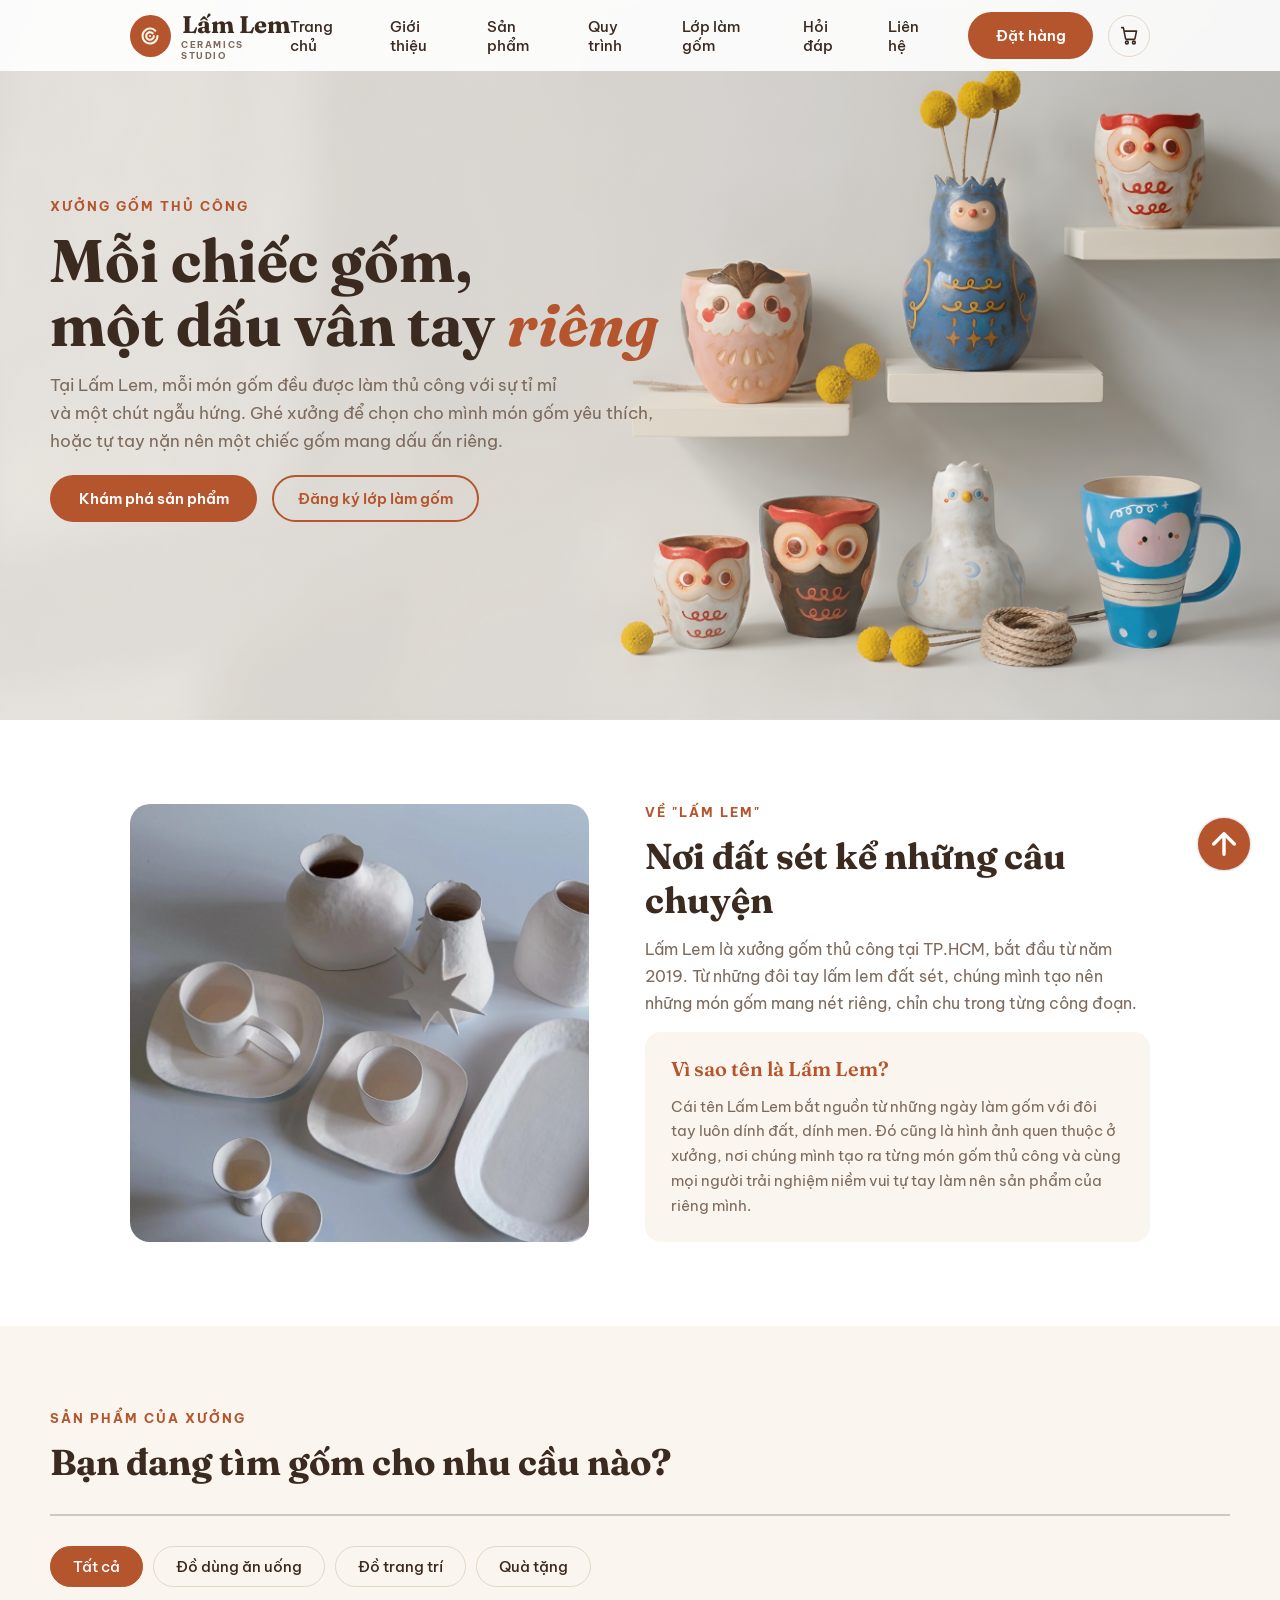
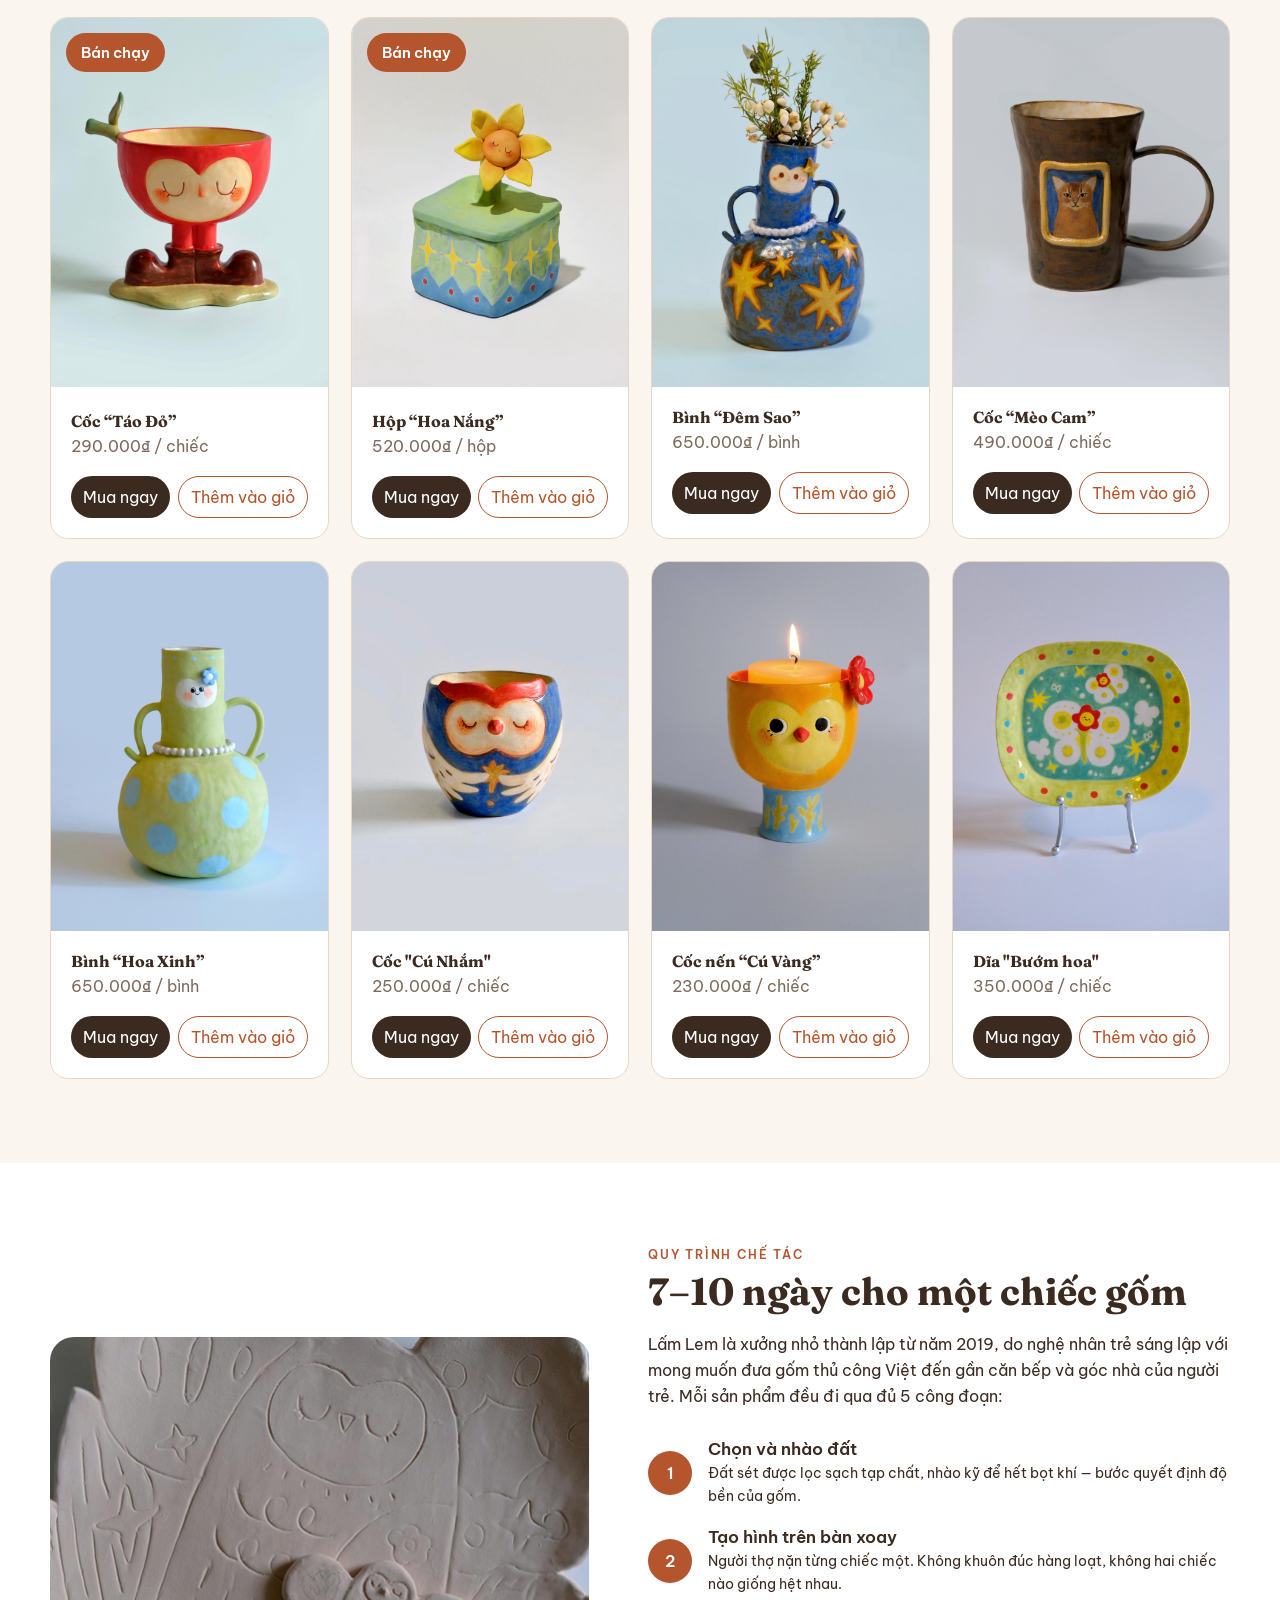
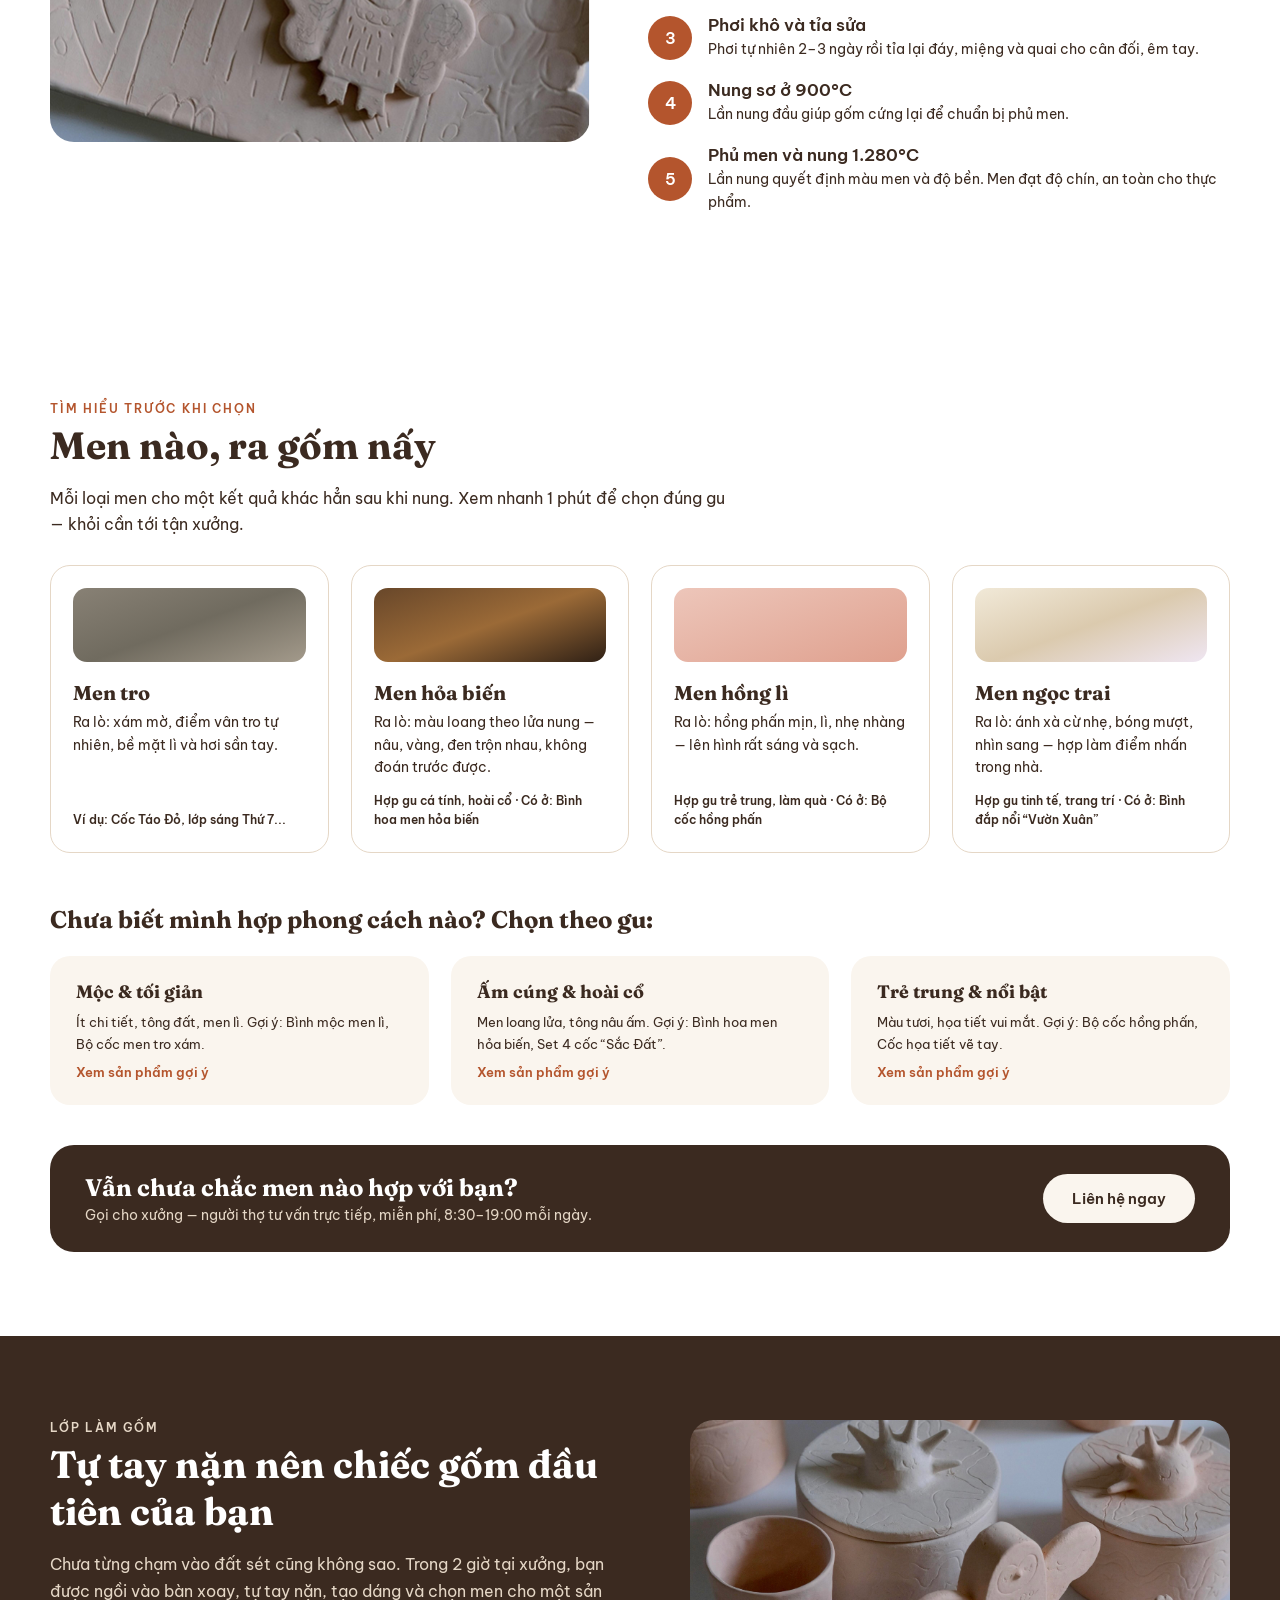
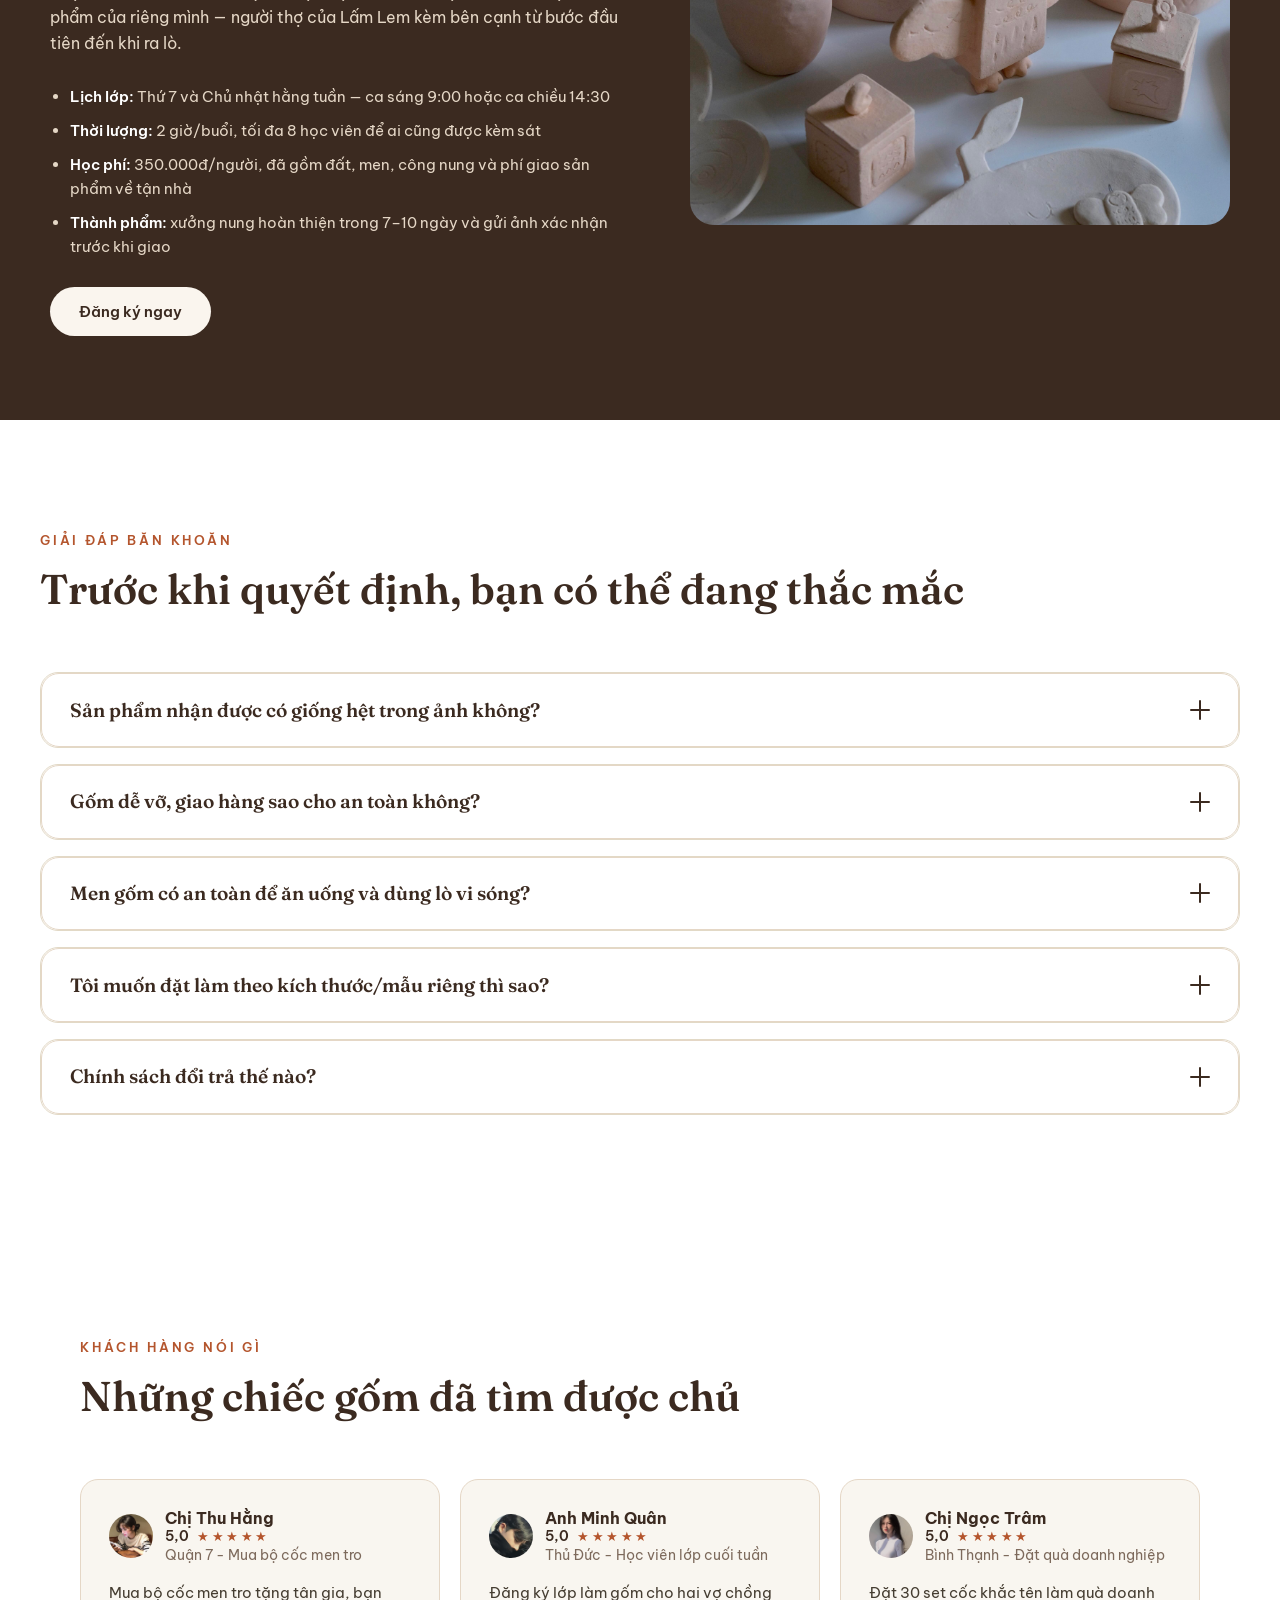
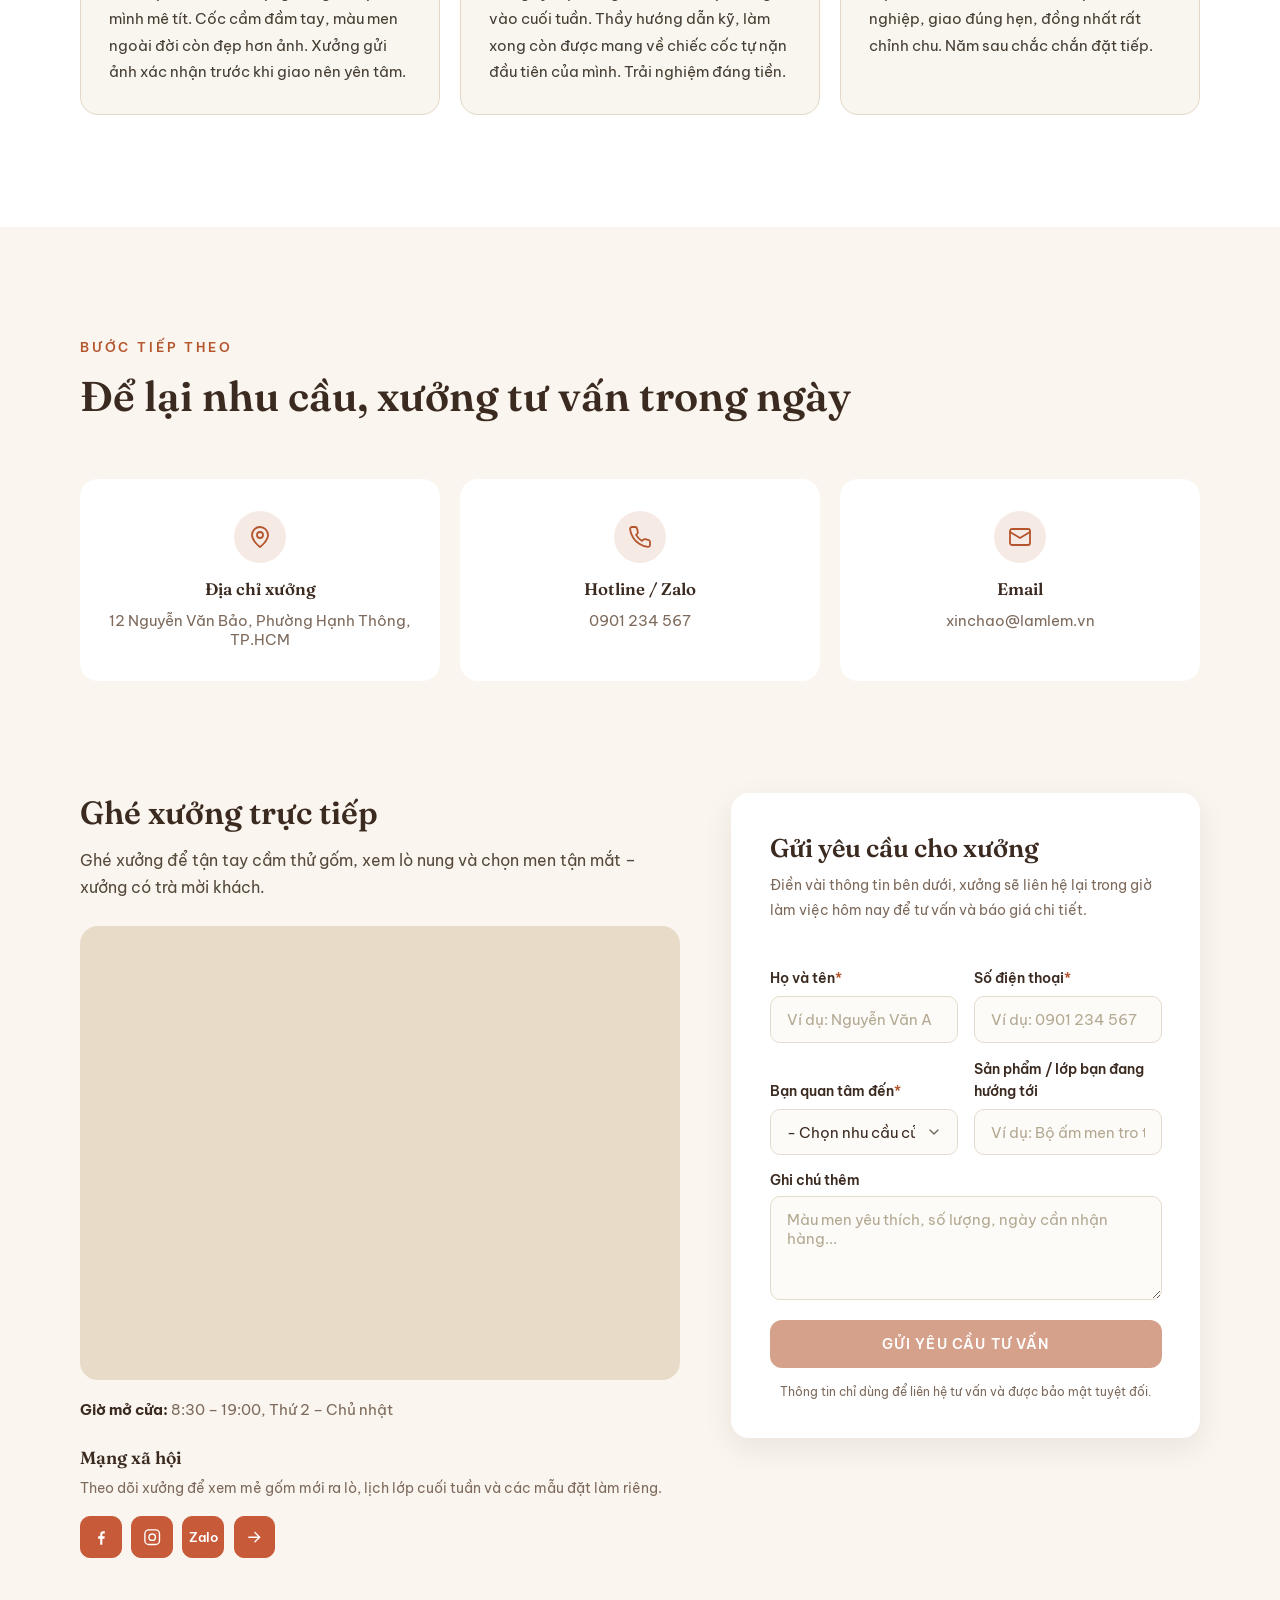
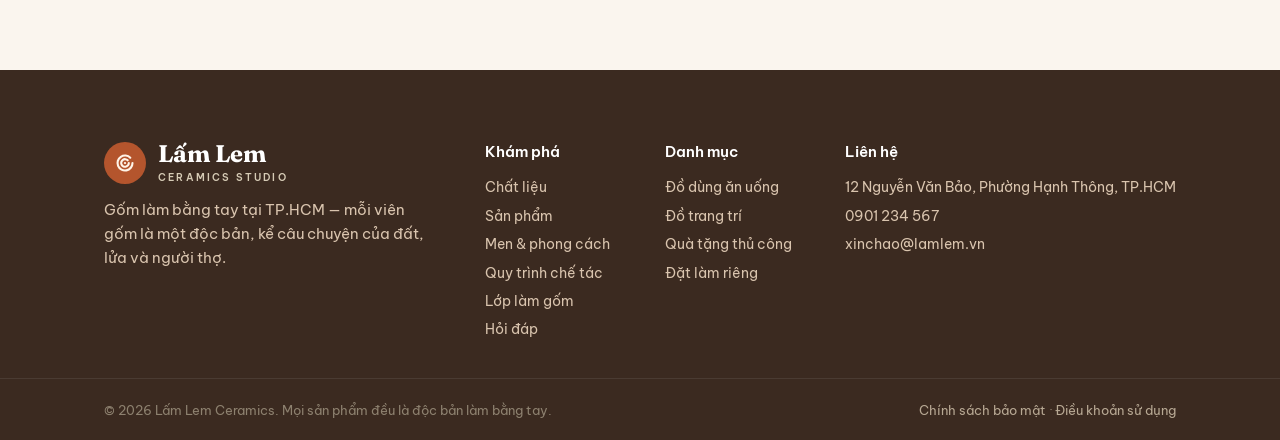
==== commit 505588be: "fix header" ====
--- a/index.html
+++ b/index.html
@@ -11,14 +11,14 @@
       <section id="trangchu" class="q-hero">
         <div class="q-header">
           <div class="q-header__wrap">
-            <div class="q-header__left">
-              <div class="q-header__logo q-container">
+            <div href="#trangchu" class="q-header__left q-container">
+              <a class="q-header__logo q-container">
                 <img src="pic/HEADER__logo.svg" alt="HEADER__logo" />
-              </div>
-              <div class="q-header__text">
+              </a>
+              <a class="q-header__text">
                 <p>Lấm Lem</p>
                 <span>CERAMICS STUDIO</span>
-              </div>
+              </a>
             </div>
 
             <div class="q-header__right">
--- a/style.css
+++ b/style.css
@@ -36,7 +36,6 @@
   background: var(--clr-page);
   color: var(--clr-ink);
   font-family: var(--font-sans);
-  line-height: 1.6;
   -webkit-font-smoothing: antialiased;
 }
 
@@ -77,6 +76,10 @@
   gap: 10px;
 }
 
+.q-header__left {
+    text-decoration: none;
+}
+
 .q-header__logo {
   width: 42px;
   height: 42px;
@@ -86,6 +89,7 @@
 
 .q-header__text {
   display: flex;
+  align-items: center;
   flex-direction: column;
 }
 
@@ -164,7 +168,7 @@
 }
 
 .q-header__shop:hover {
-  background-color: var(--clr-beige);
+  background-color: var(--clr-line);
   transition: 0.2s;
 }
 
@@ -1329,7 +1333,6 @@
   margin-top: 0.3rem;
 }
 .footer__brand{
-    width: 384.16px;
     height: 128px;
     display: flex;
     flex-direction: column;
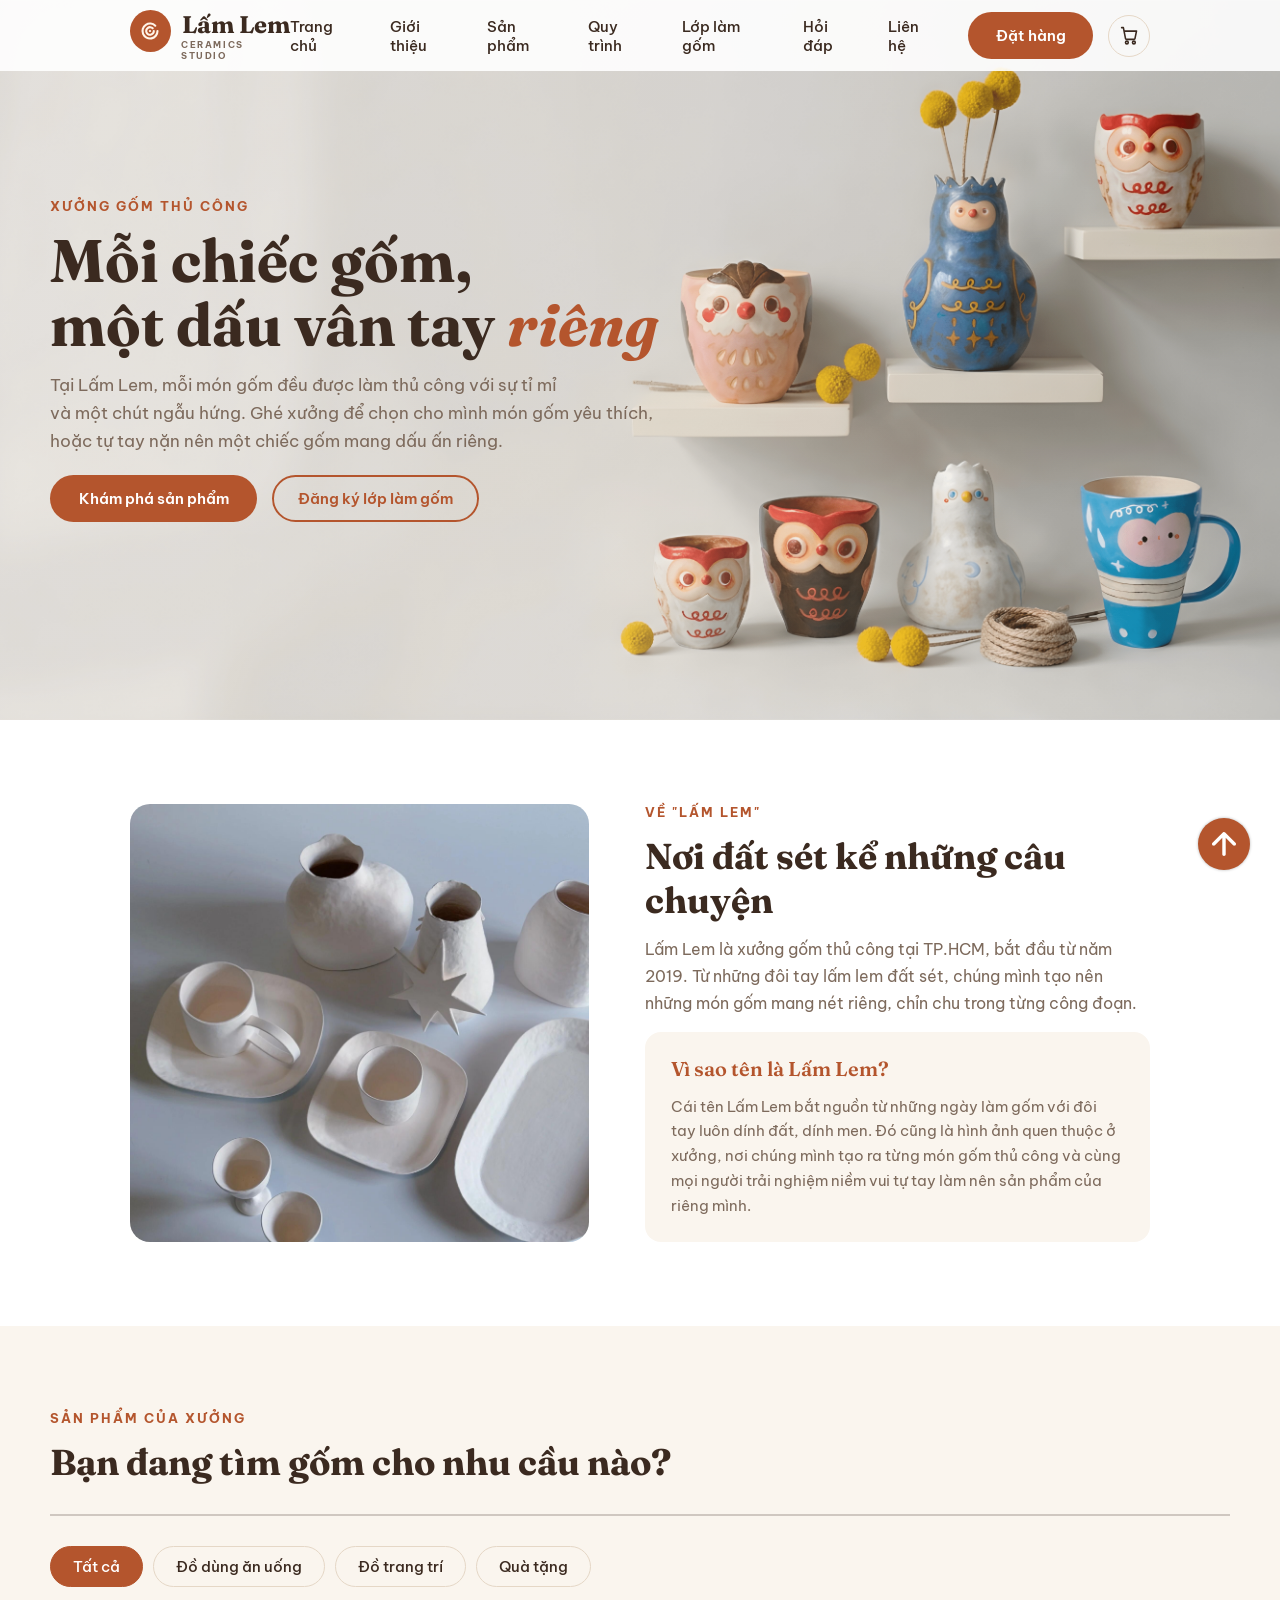
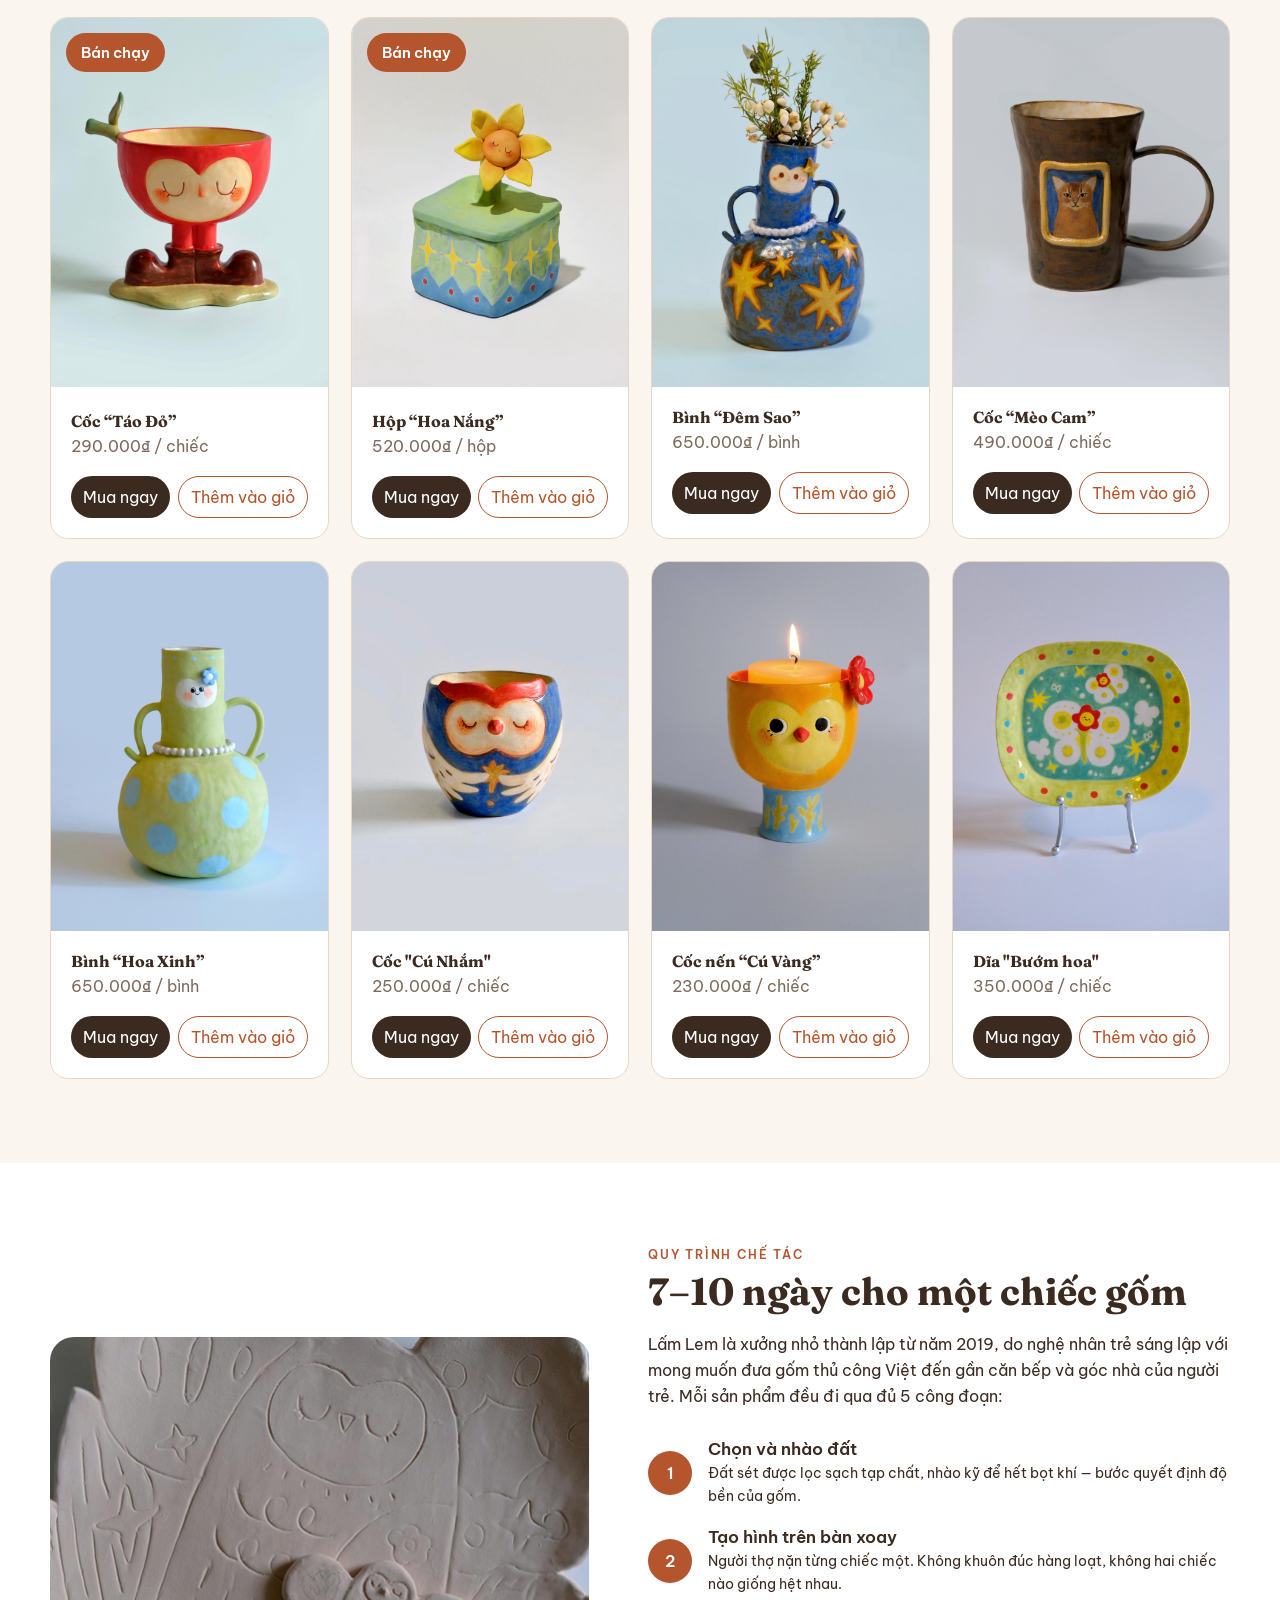
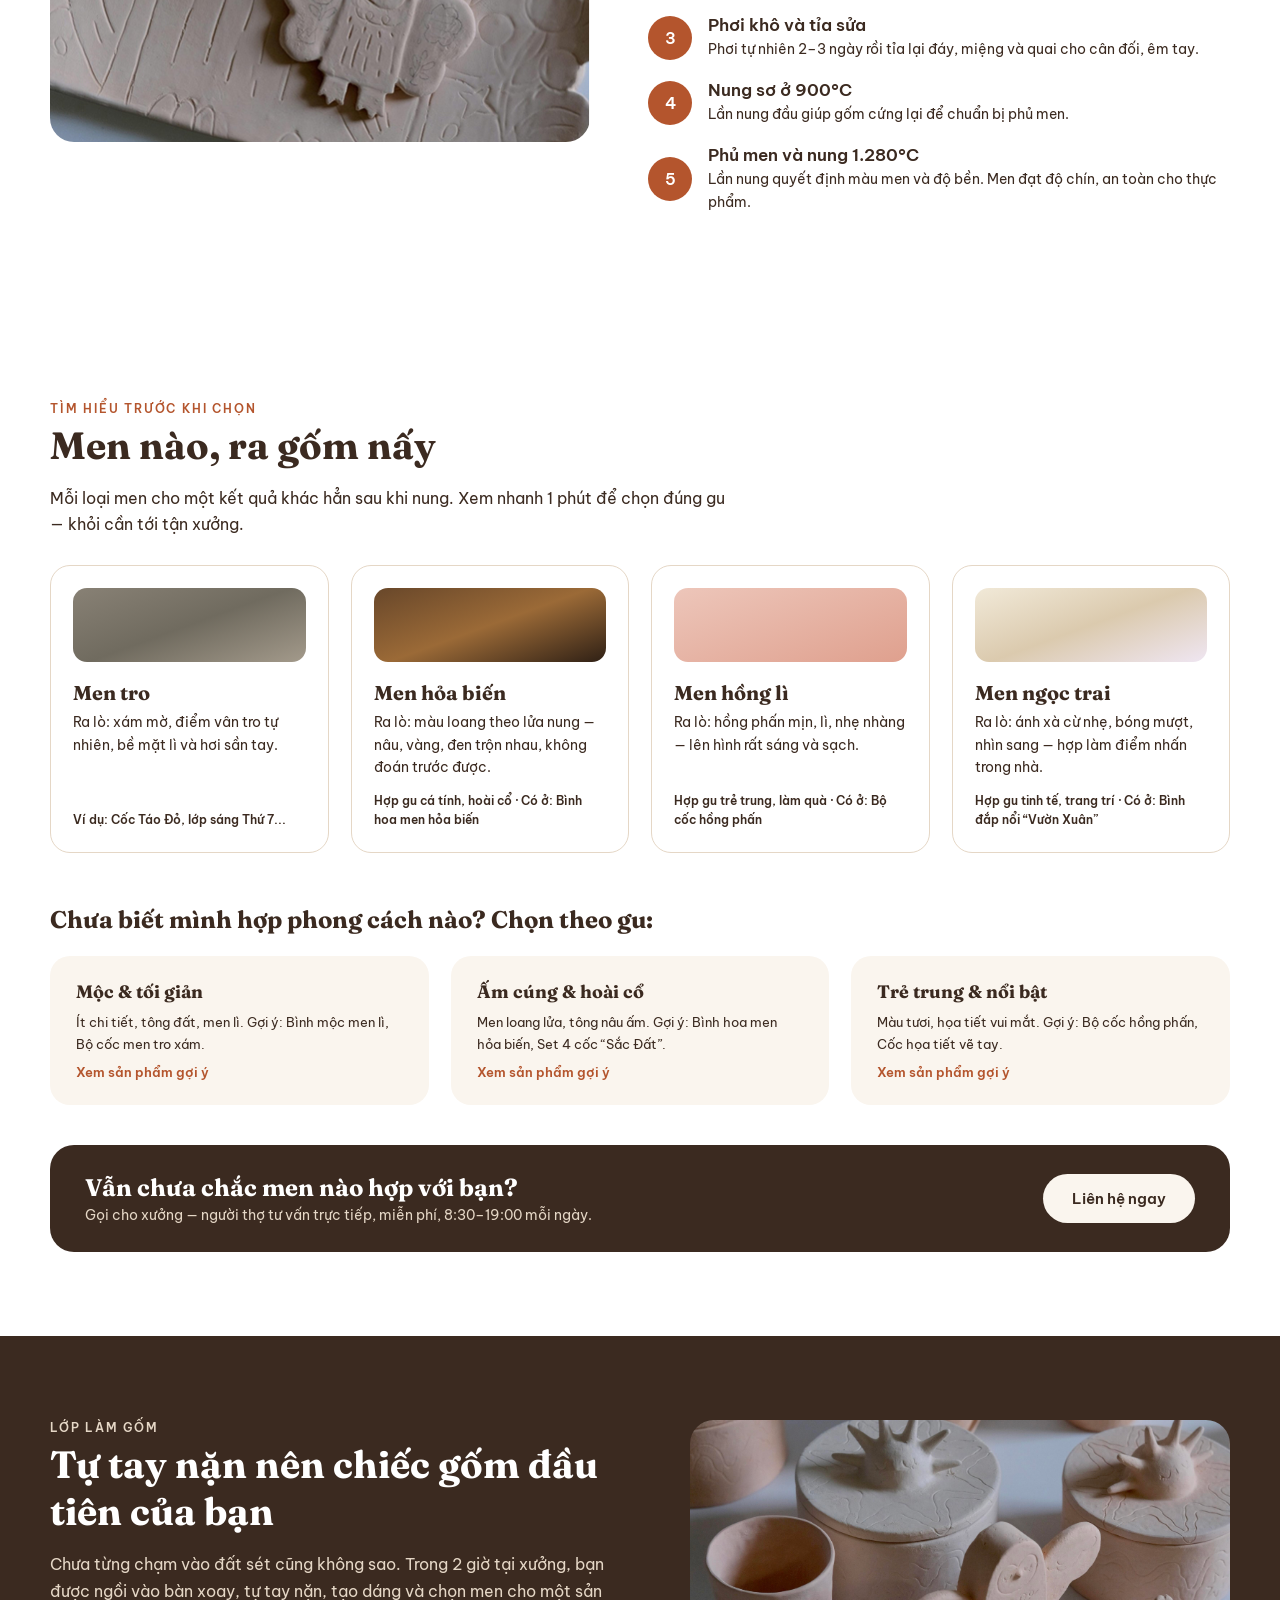
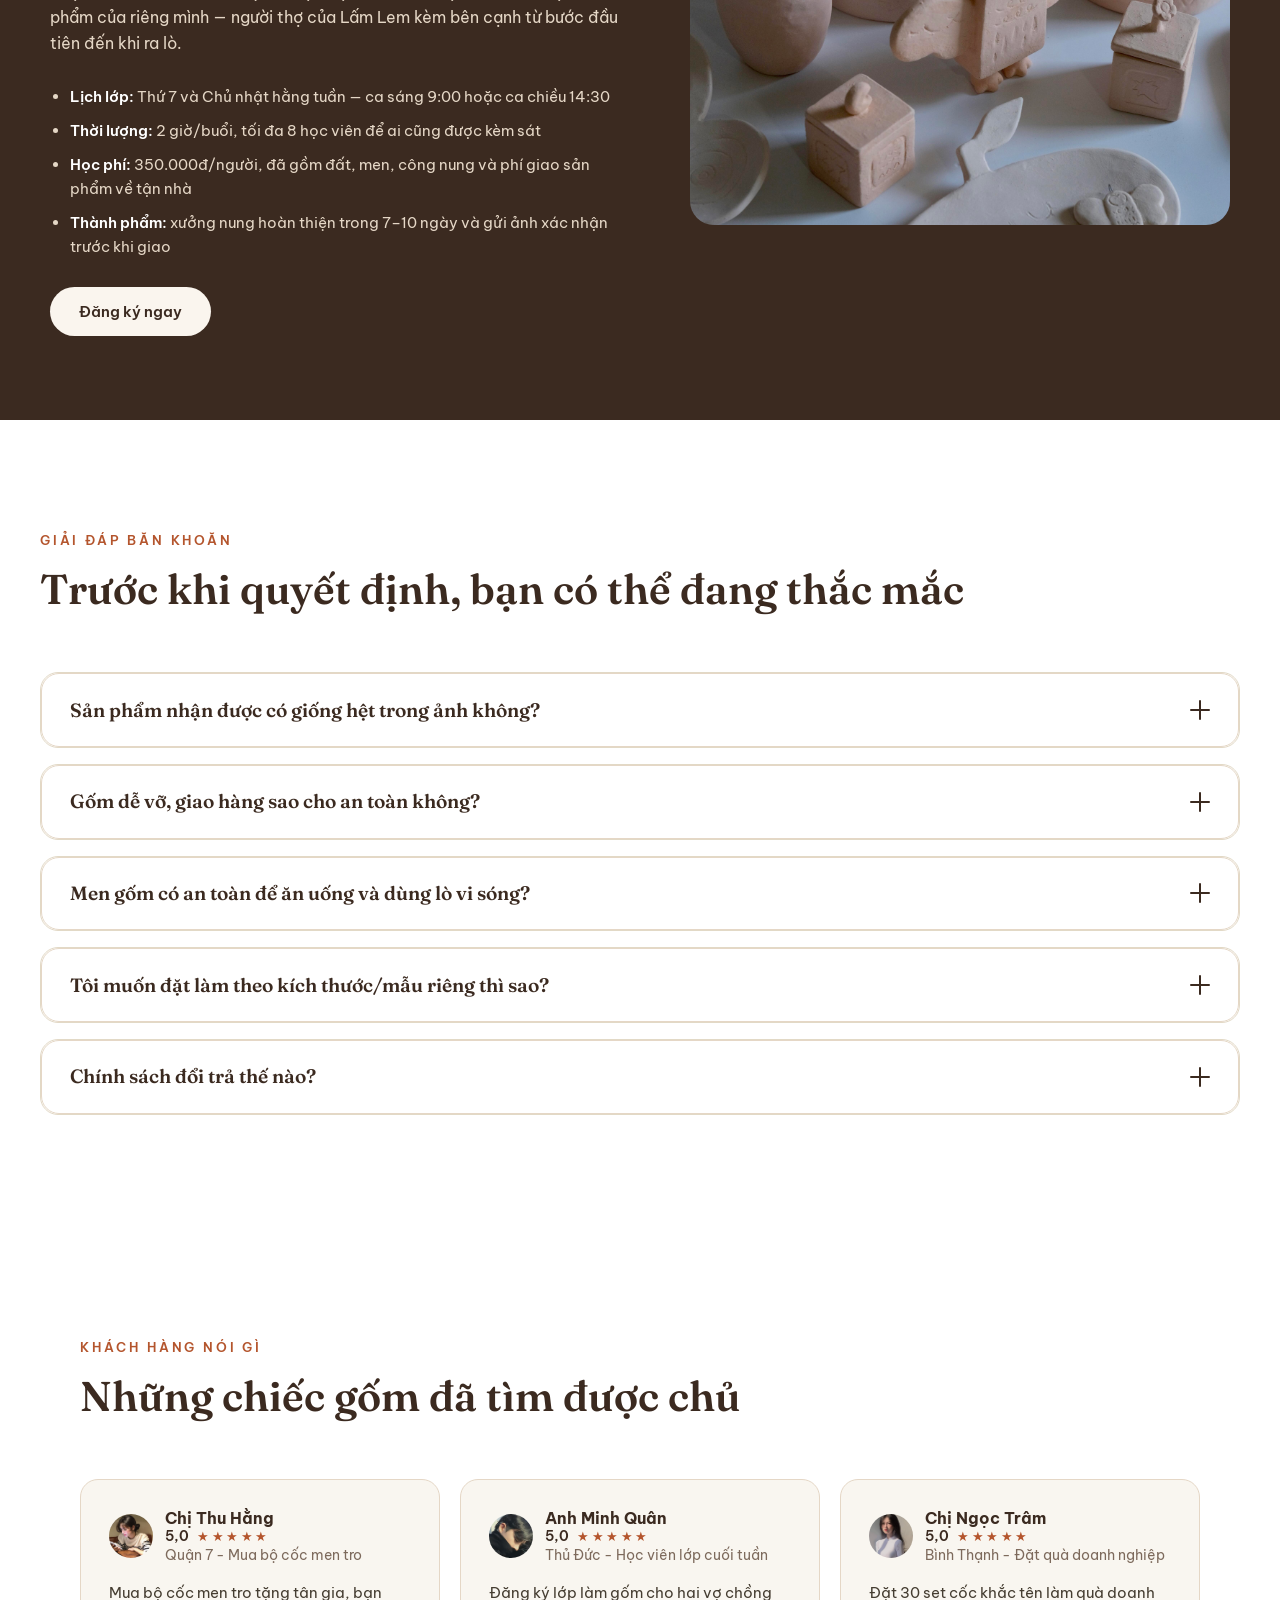
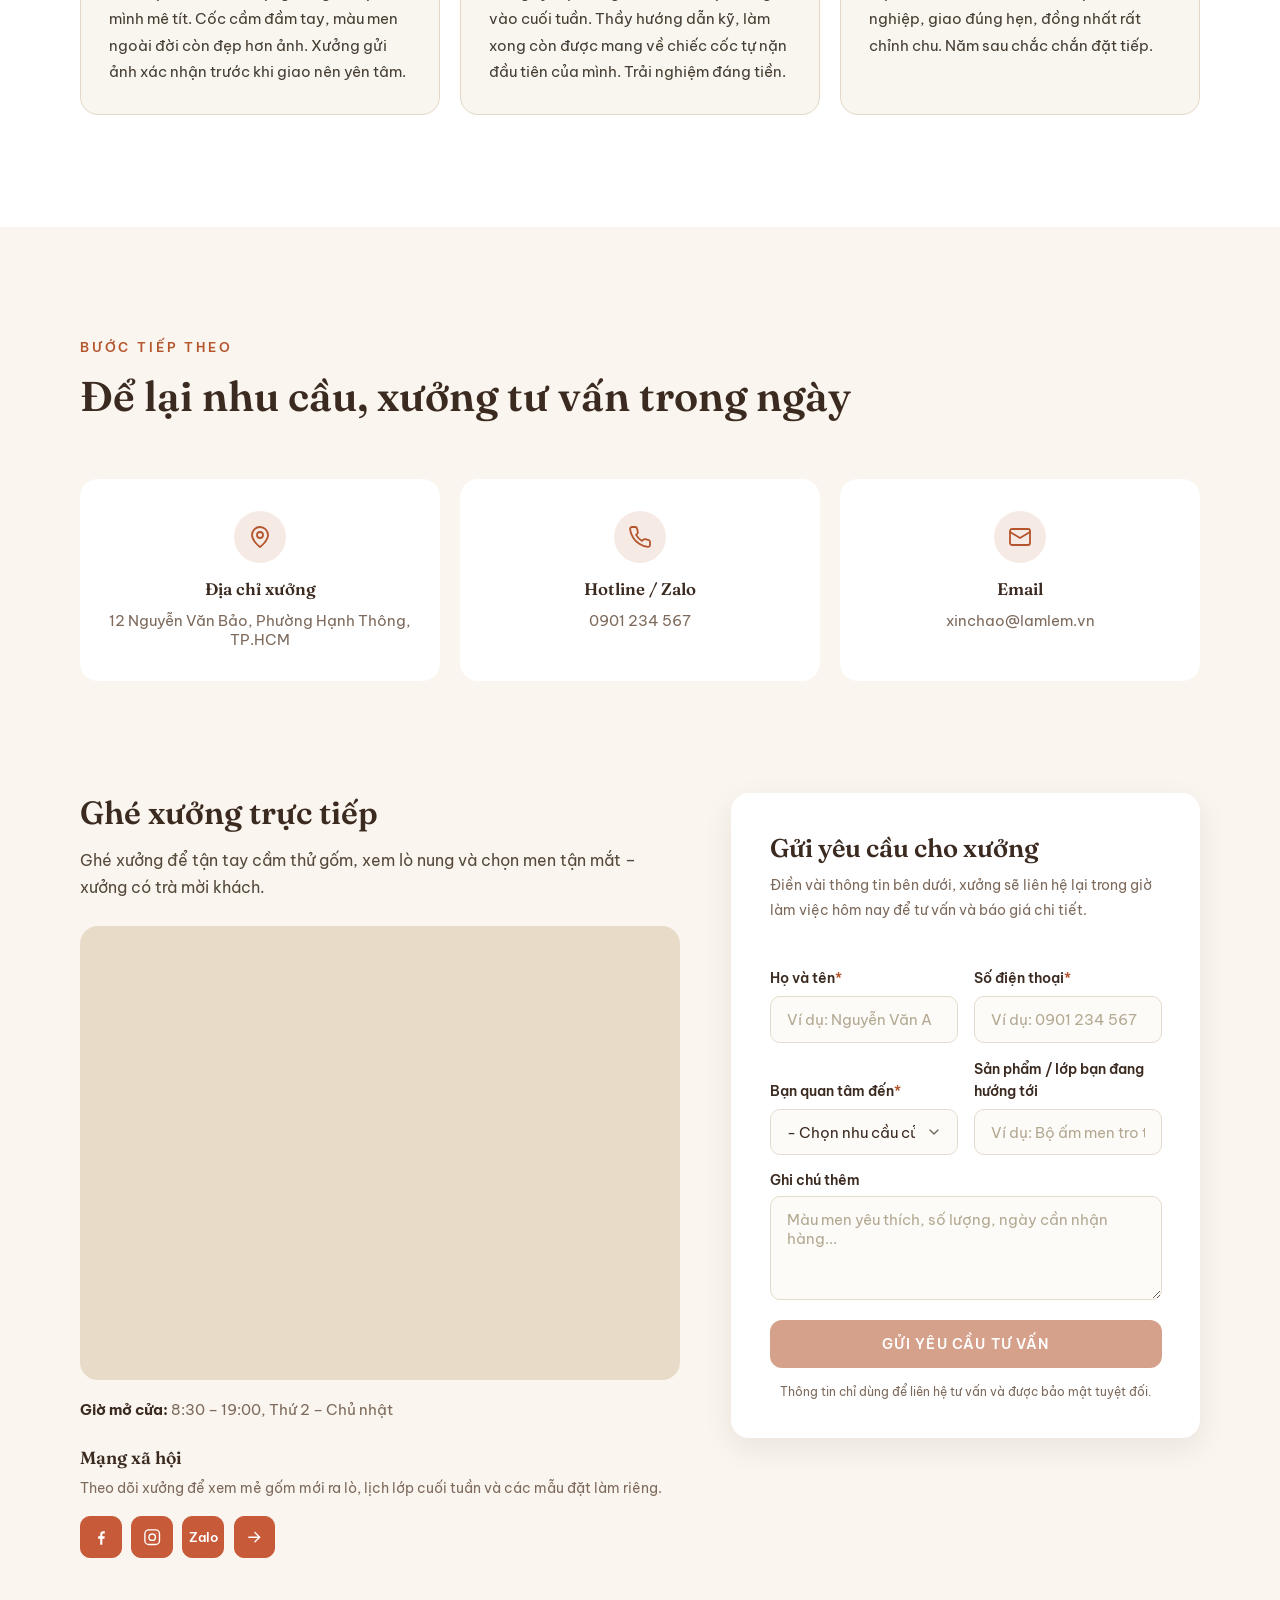
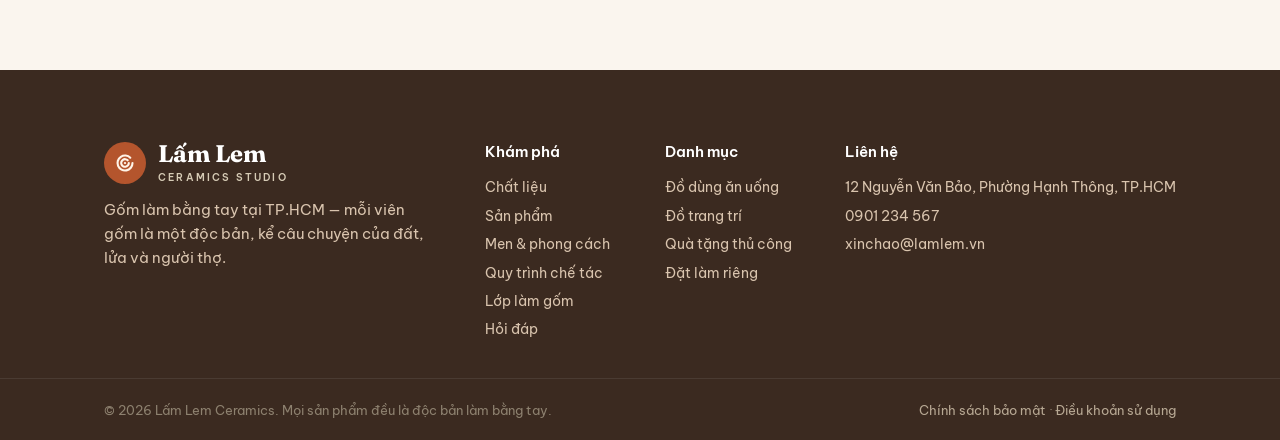
==== commit 8c38766c: "fix" ====
--- a/index.html
+++ b/index.html
@@ -11,14 +11,14 @@
       <section id="trangchu" class="q-hero">
         <div class="q-header">
           <div class="q-header__wrap">
-            <div href="#trangchu" class="q-header__left q-container">
-              <a class="q-header__logo q-container">
+            <div class="q-header__left">
+              <div class="q-header__logo q-container">
                 <img src="pic/HEADER__logo.svg" alt="HEADER__logo" />
-              </a>
-              <a class="q-header__text">
+              </div>
+              <div class="q-header__text">
                 <p>Lấm Lem</p>
                 <span>CERAMICS STUDIO</span>
-              </a>
+              </div>
             </div>
 
             <div class="q-header__right">
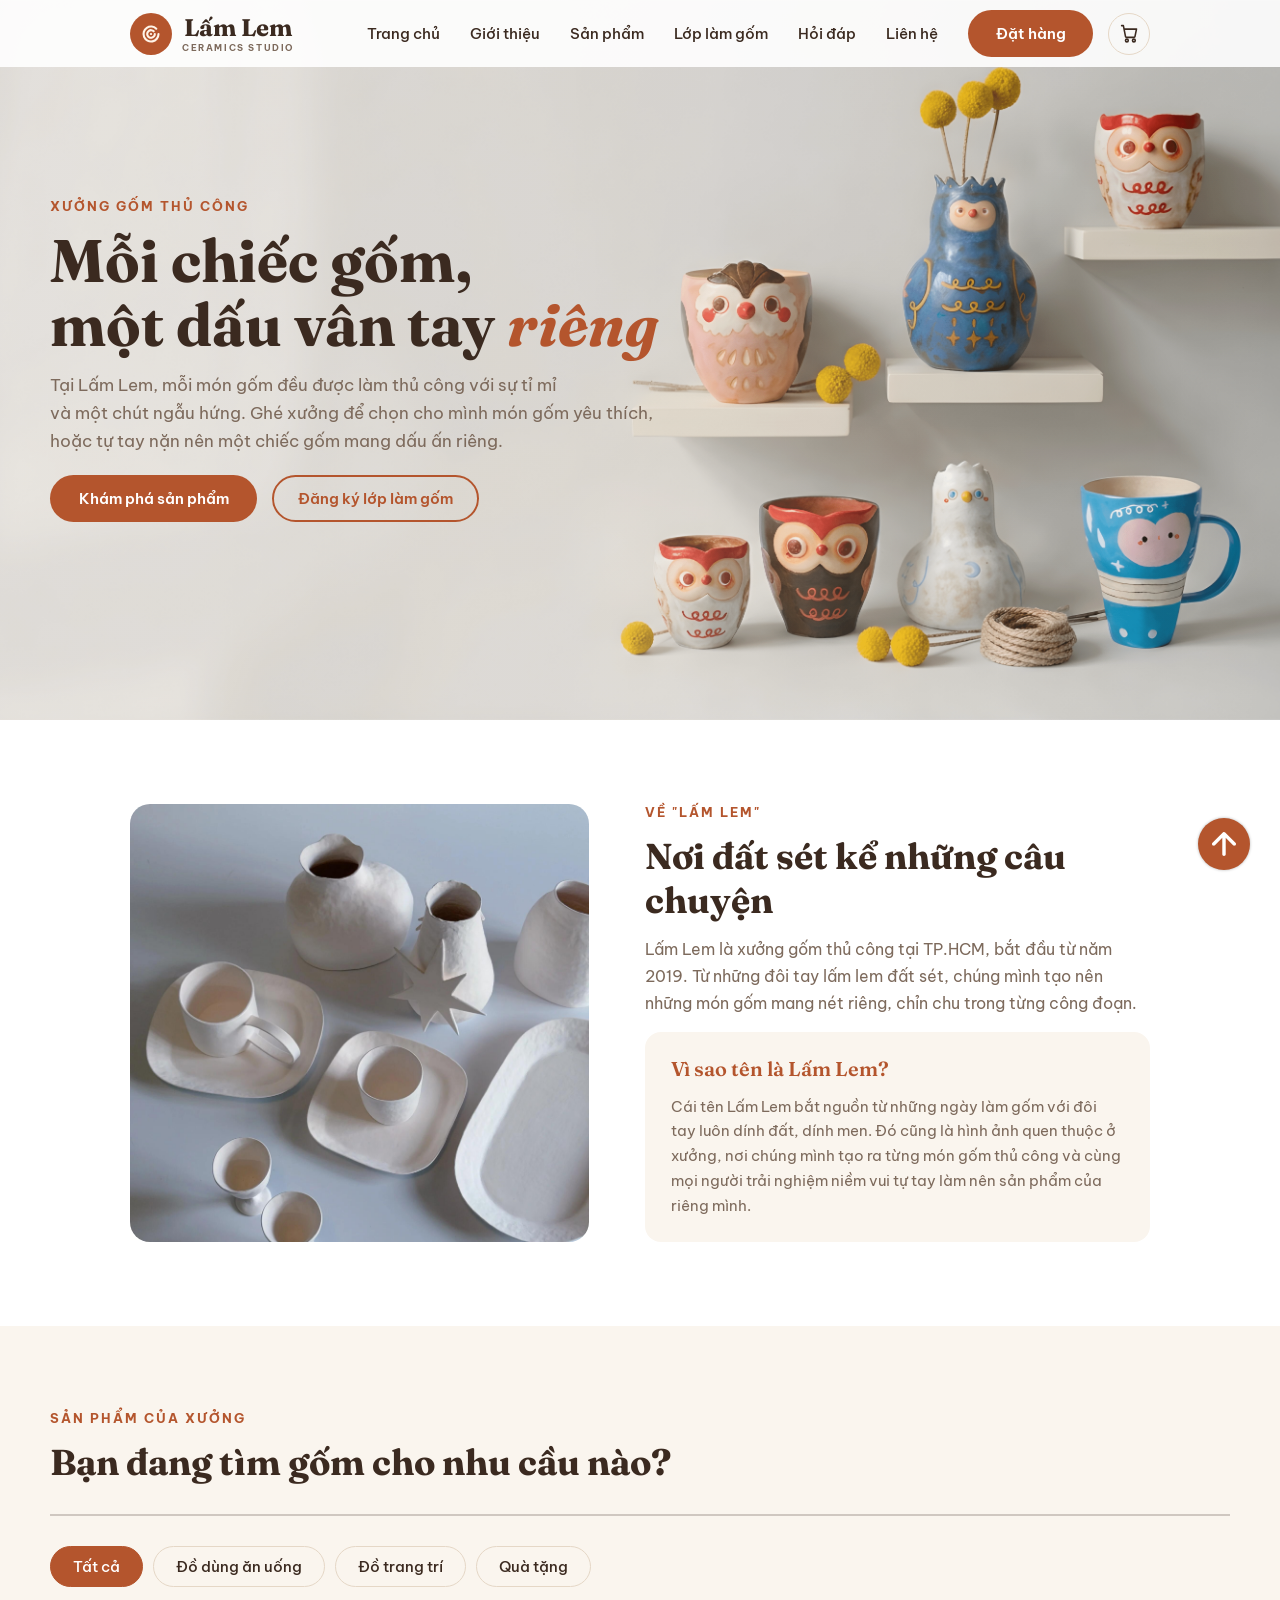
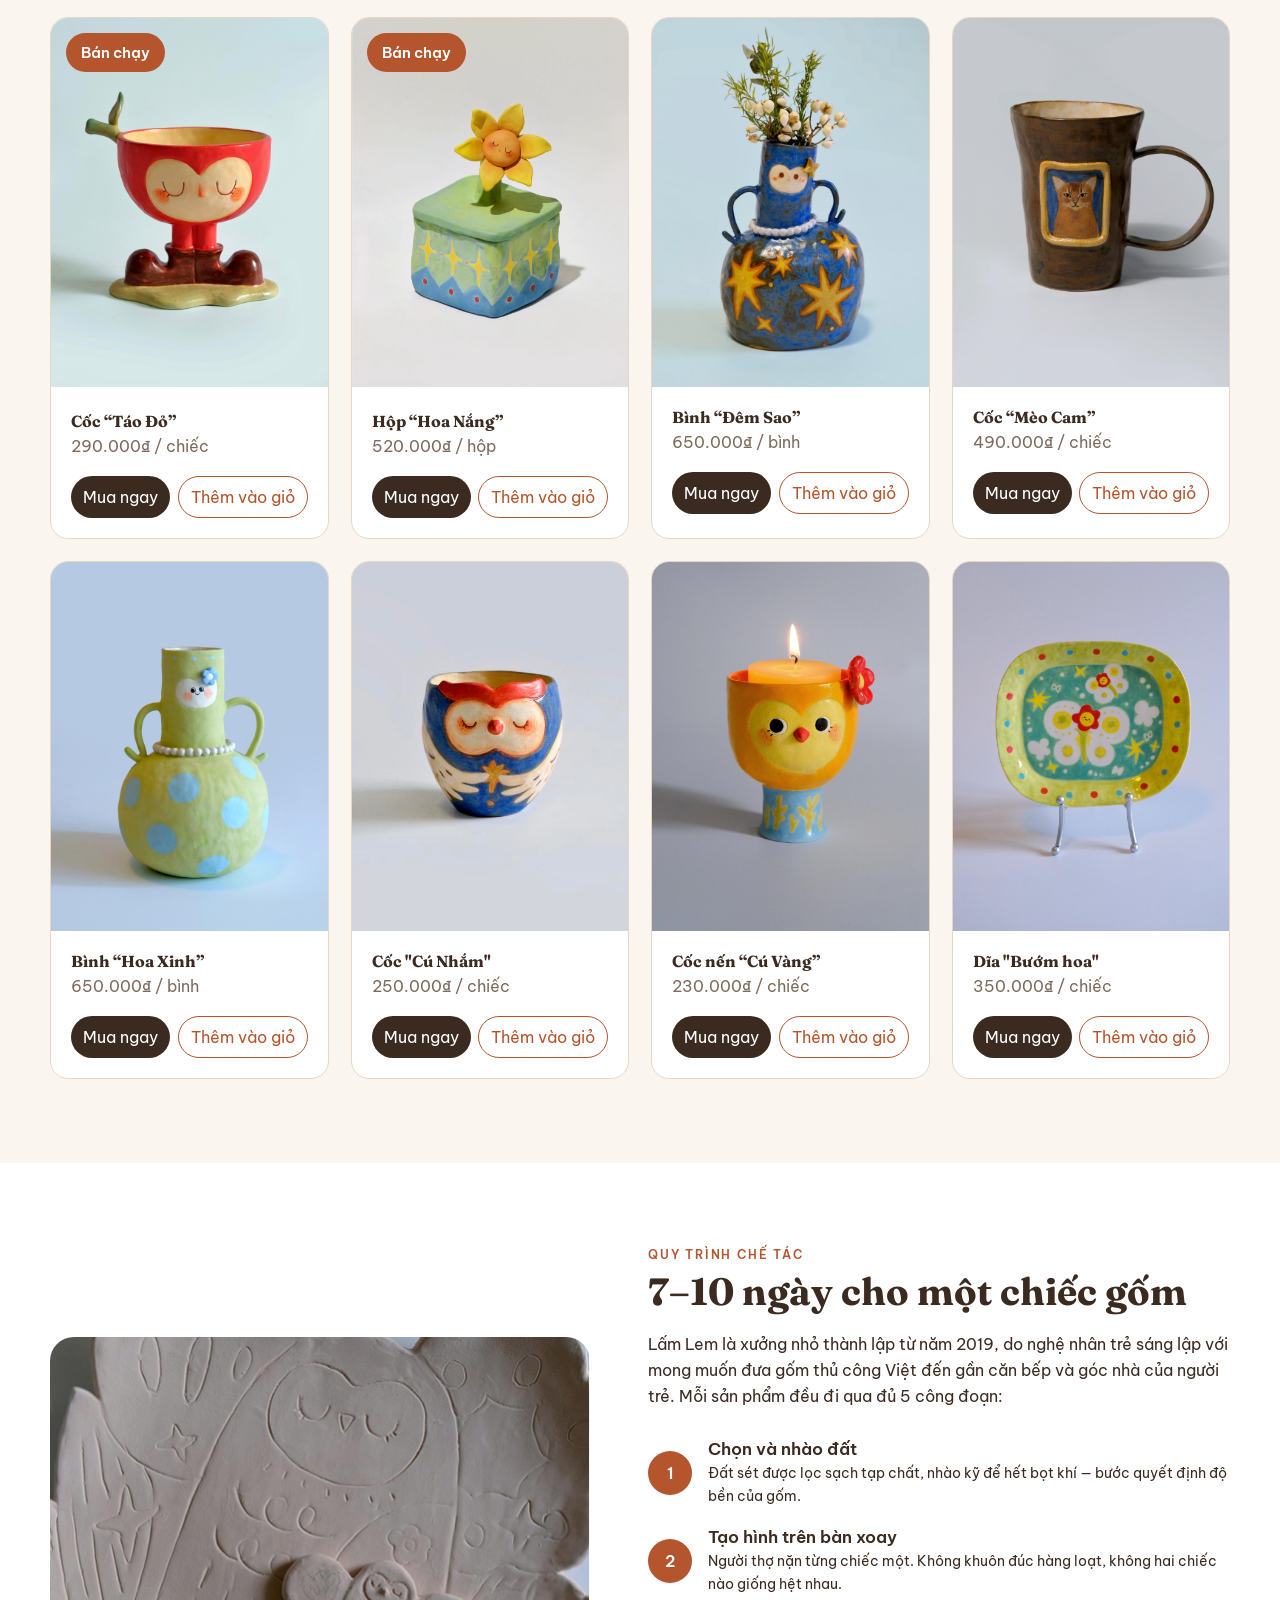
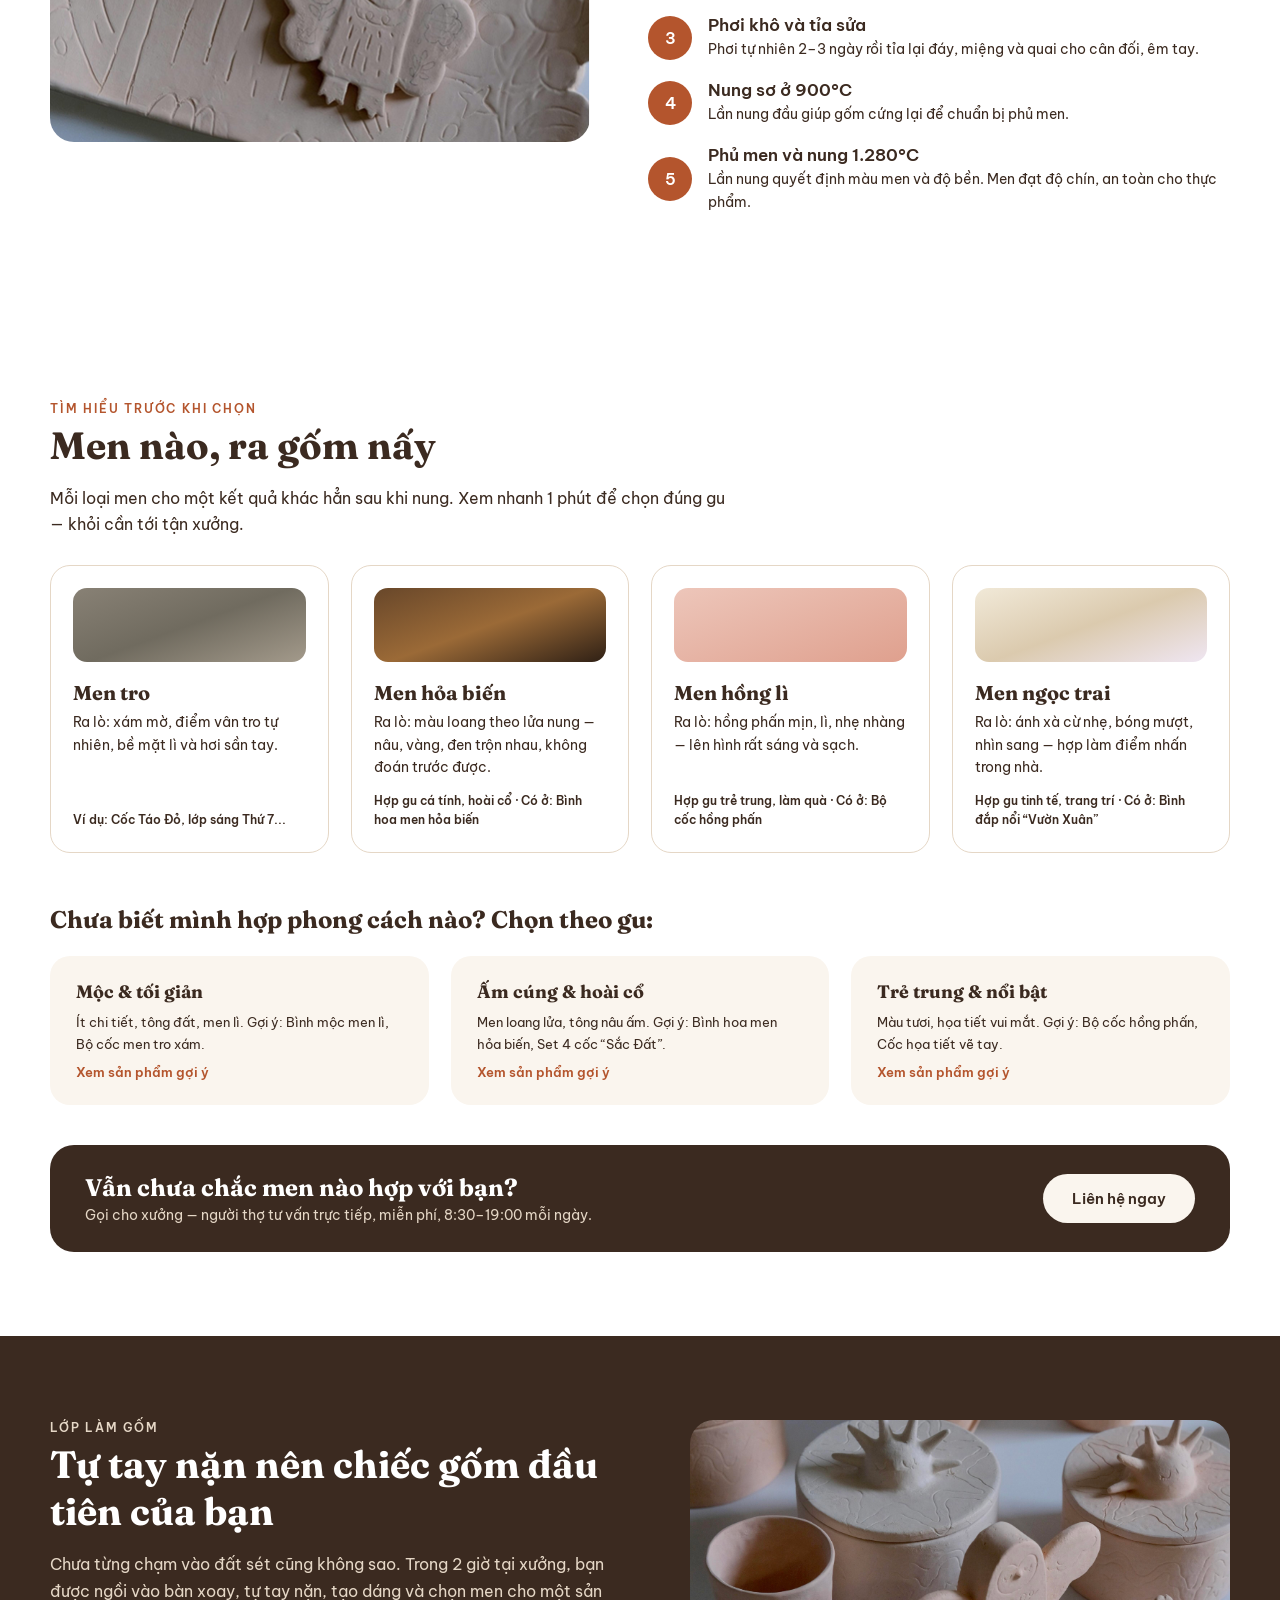
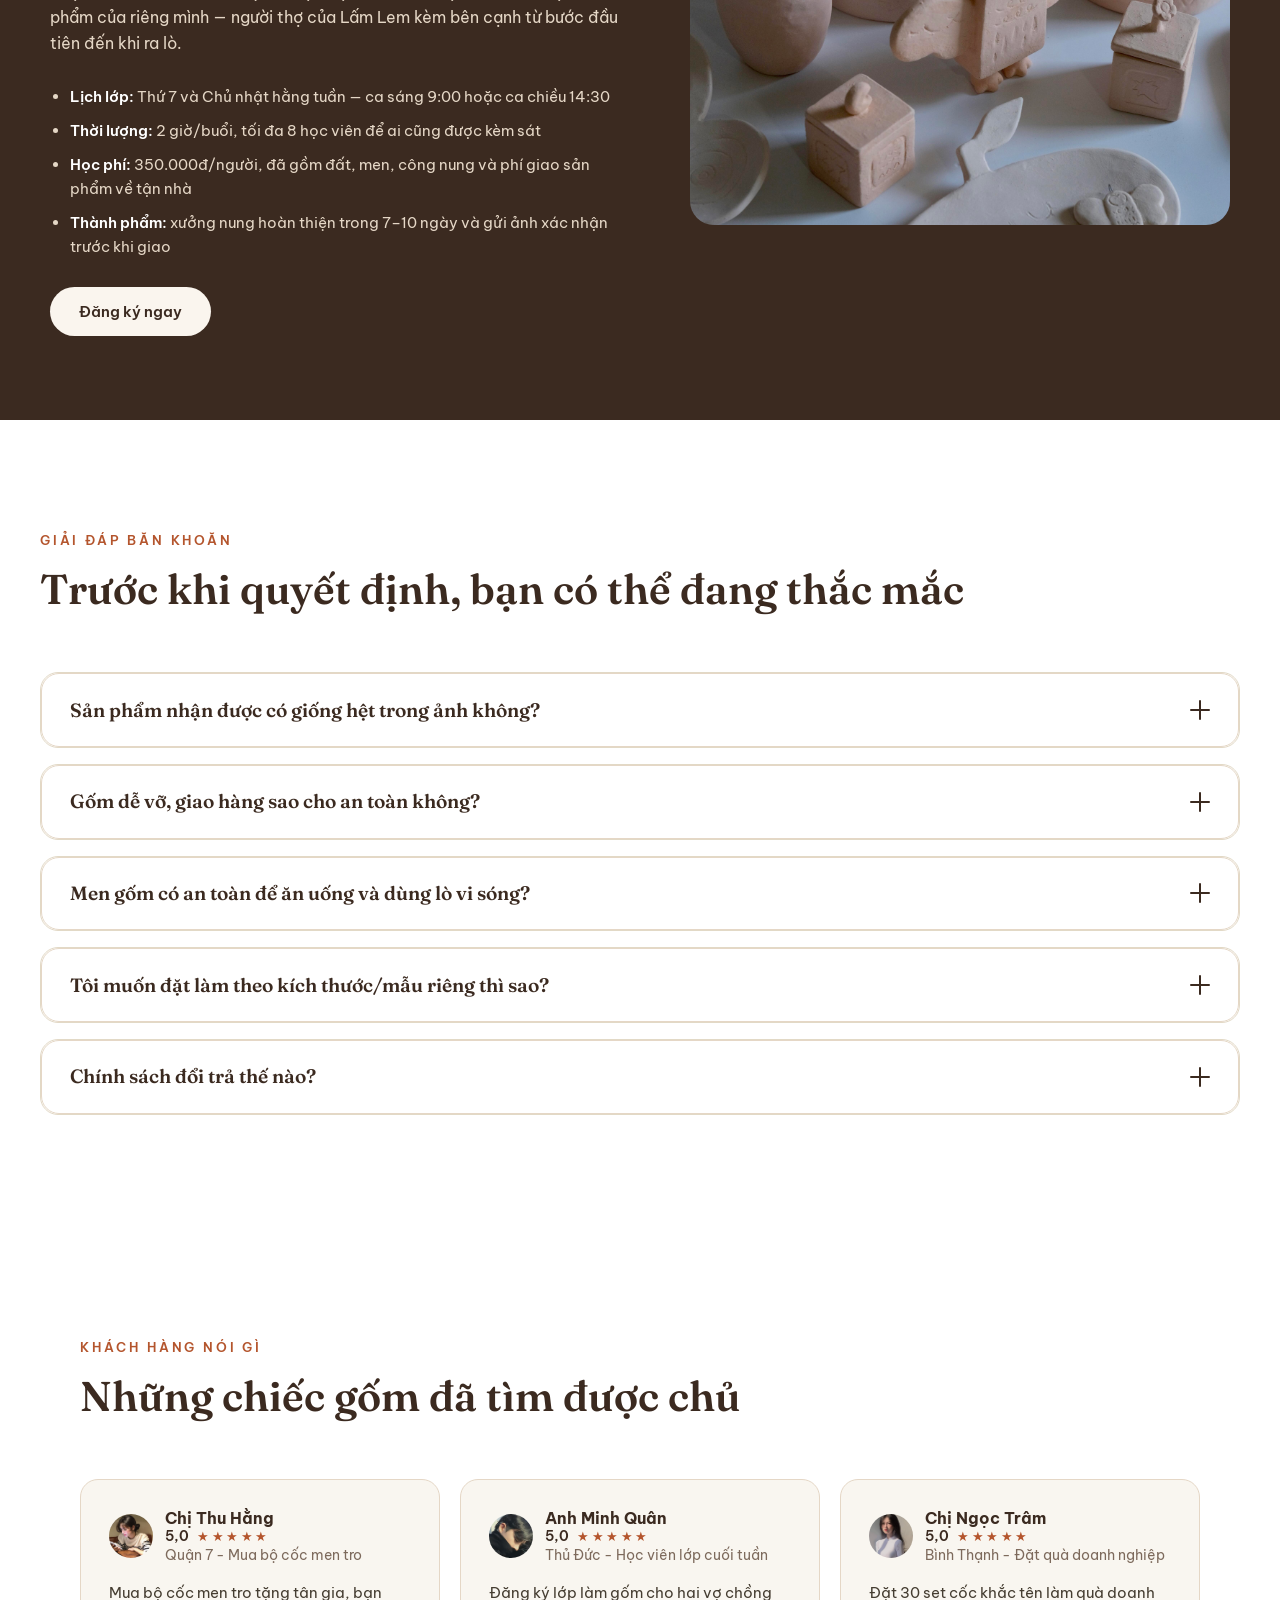
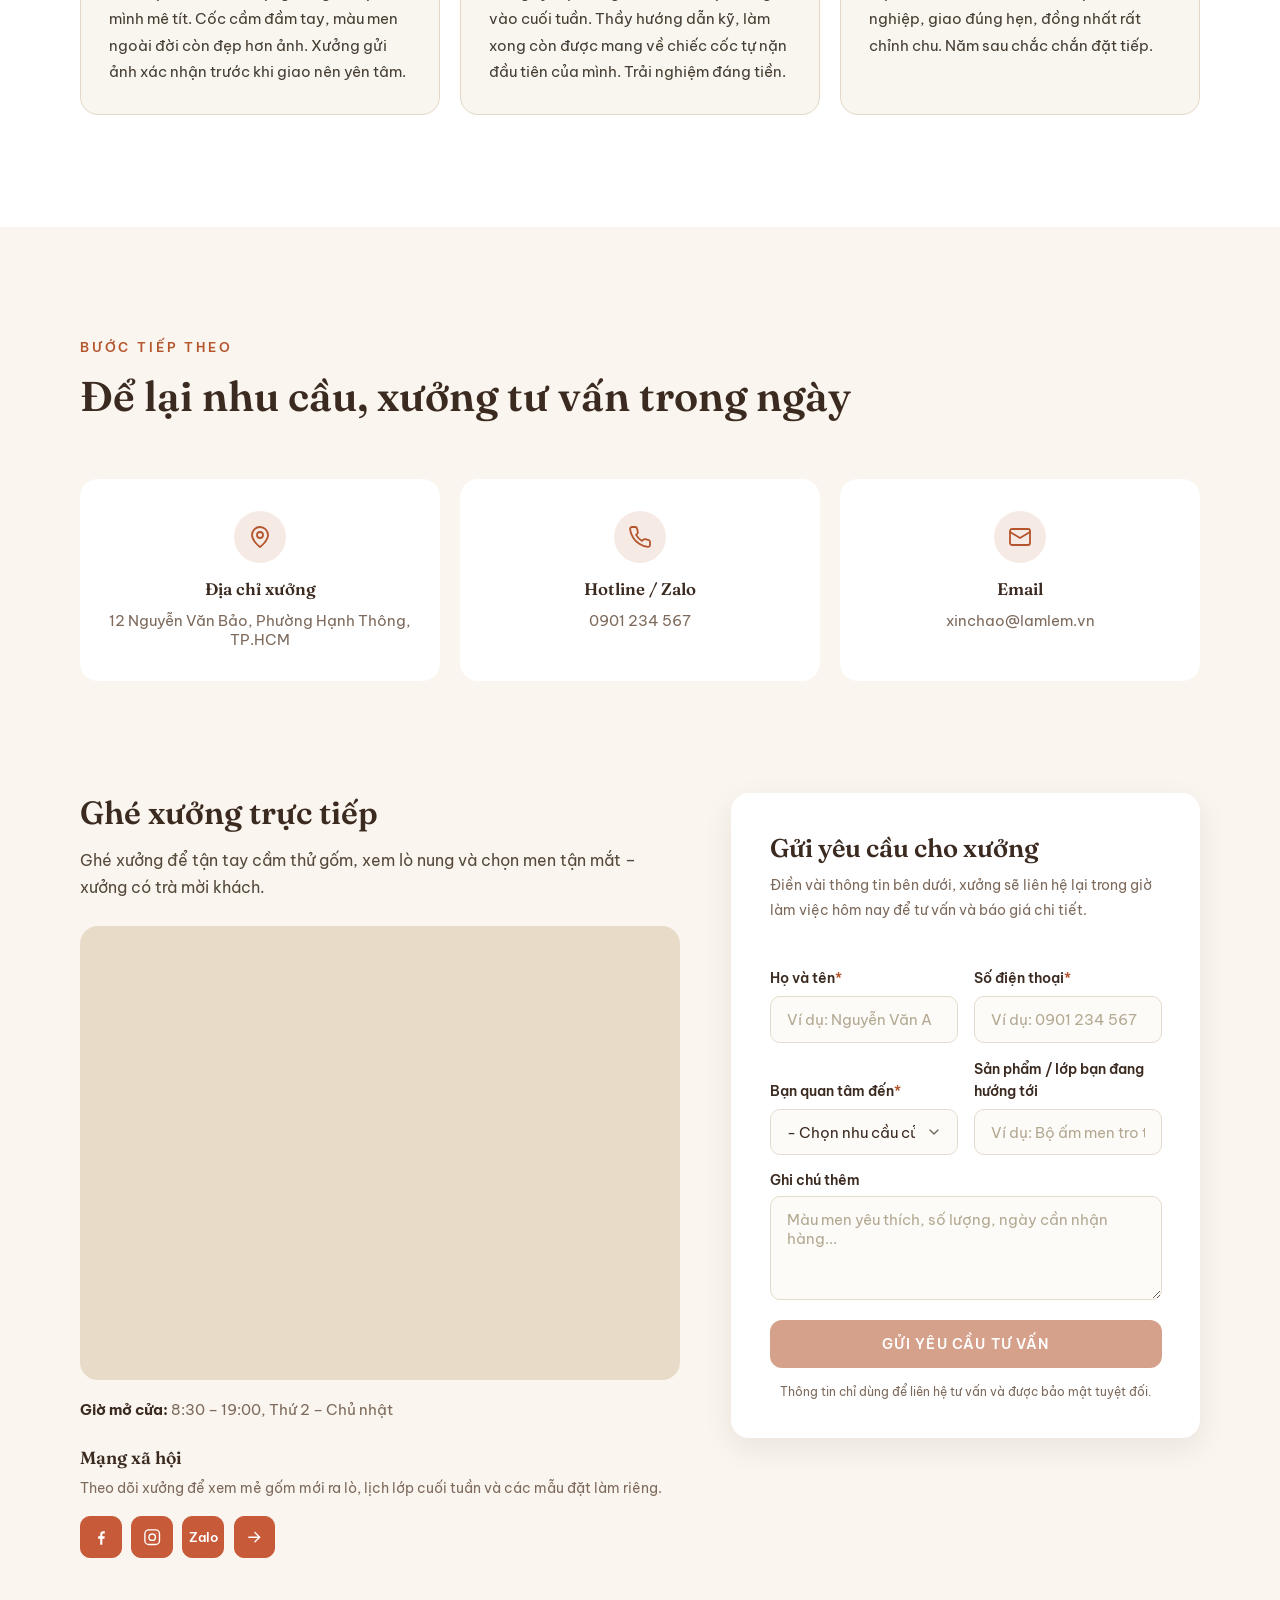
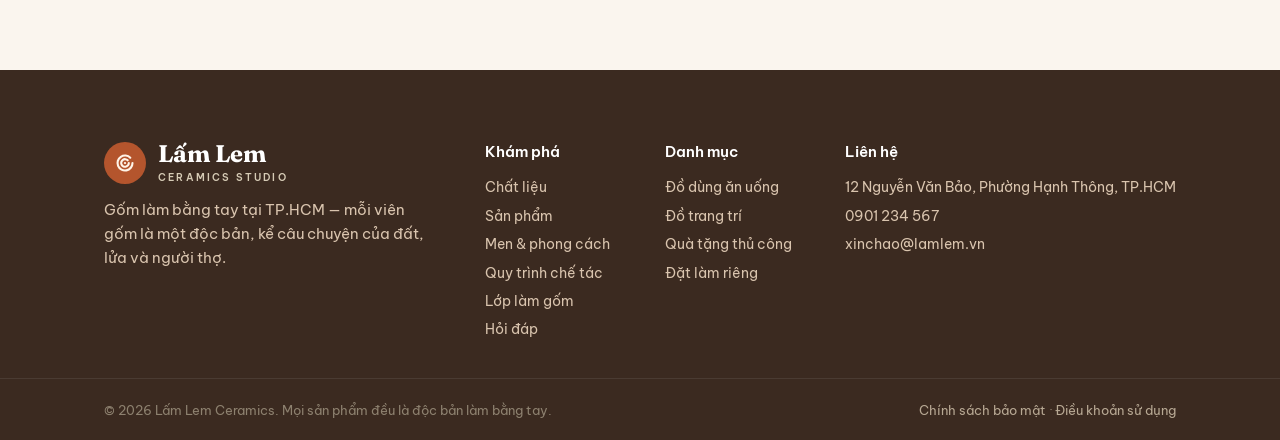
==== commit 01026355: "fix header l2" ====
--- a/index.html
+++ b/index.html
@@ -26,7 +26,6 @@
                 <a href="#trangchu">Trang chủ</a>
                 <a href="#gioithieu">Giới thiệu</a>
                 <a href="#sanpham">Sản phẩm</a>
-                <a href="#quytrinh">Quy trình</a>
                 <a href="#loplamgom">Lớp làm gốm</a>
                 <a href="#hoidap">Hỏi đáp</a>
                 <a href="#lienhe">Liên hệ</a>
@@ -564,7 +563,7 @@
       </div>
     </section>
 
-    <section class="faq" id="faq" aria-labelledby="faq-title">
+    <section class="faq" id="hoidap" aria-labelledby="faq-title">
       <div class="wrap_information">
         <header class="sec-head reveal">
           <p class="sec-eyebrow">Giải đáp băn khoăn</p>
@@ -792,7 +791,7 @@
       </div>
     </section>
 
-    <section class="contact" id="contact" aria-labelledby="contact-title">
+    <section class="contact" id="lienhe" aria-labelledby="contact-title">
       <div class="container">
         <header class="sec-head reveal">
           <p class="sec-eyebrow">Bước tiếp theo</p>
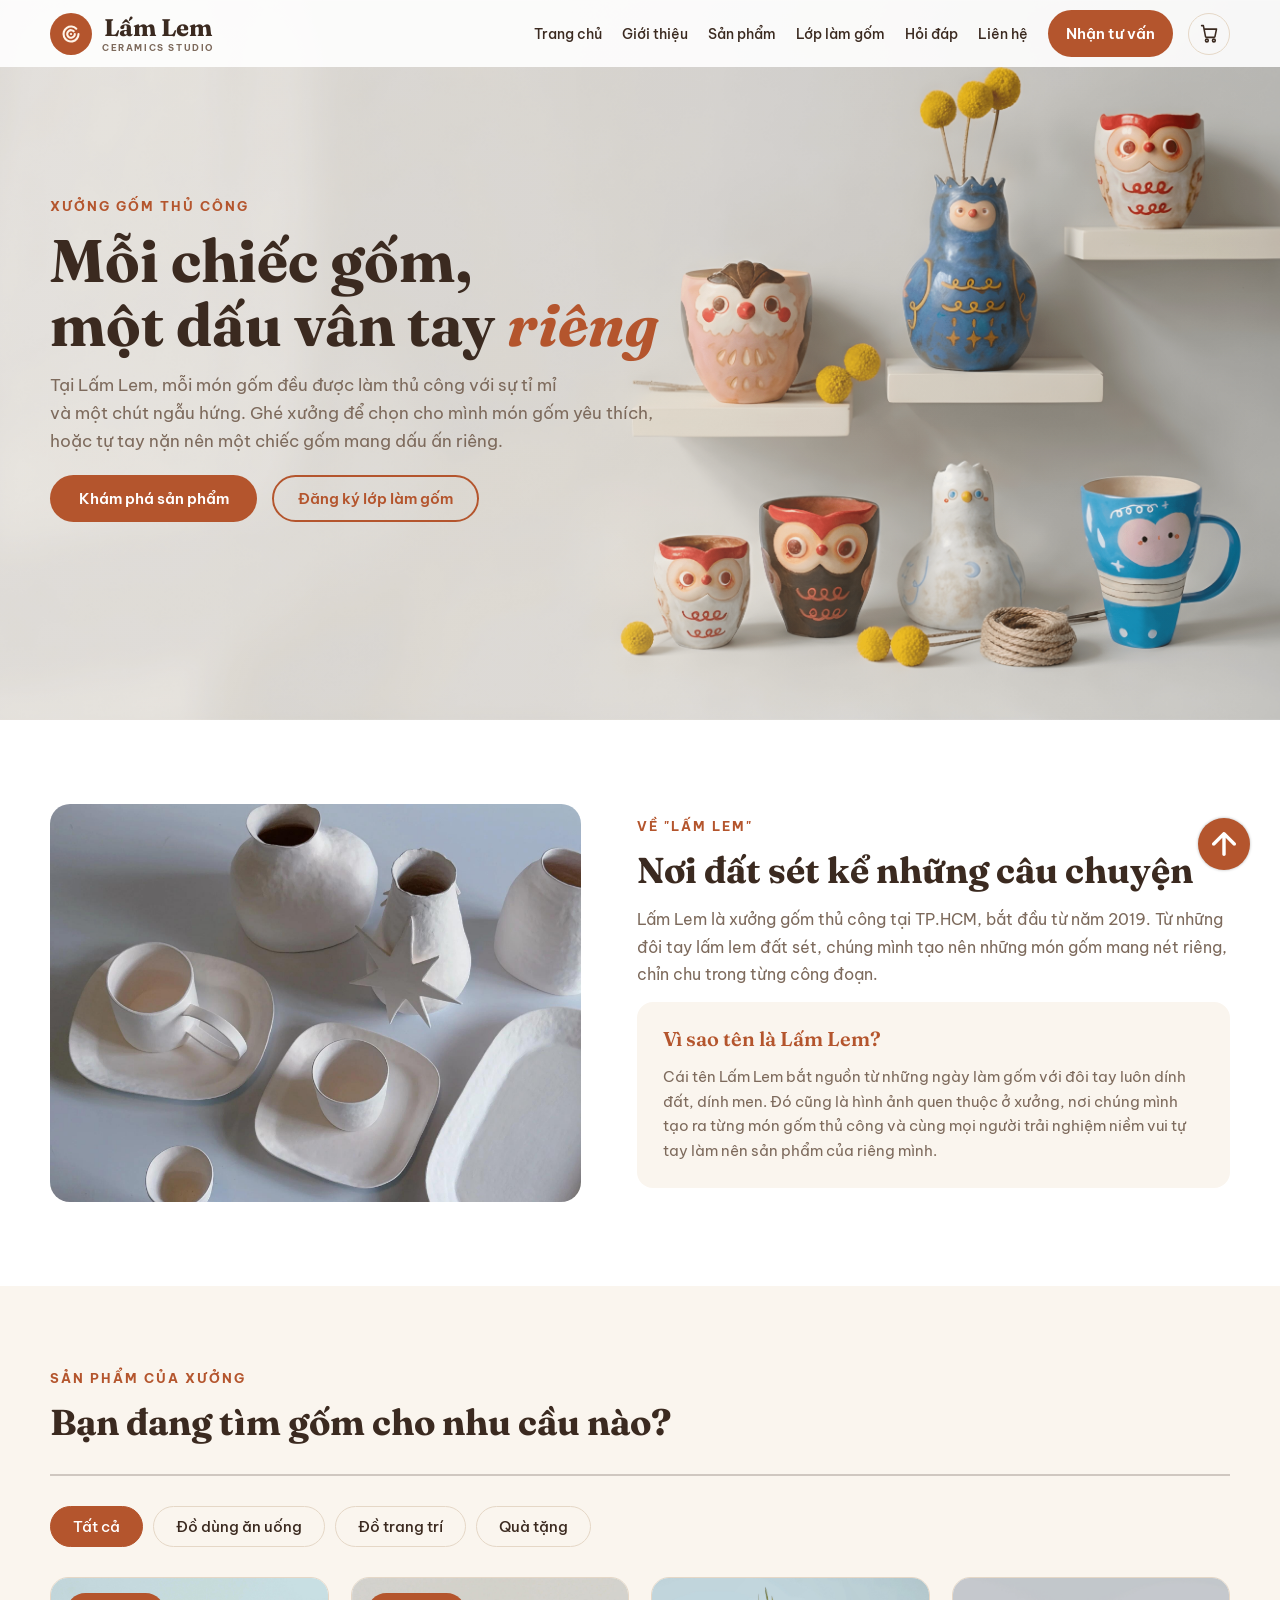
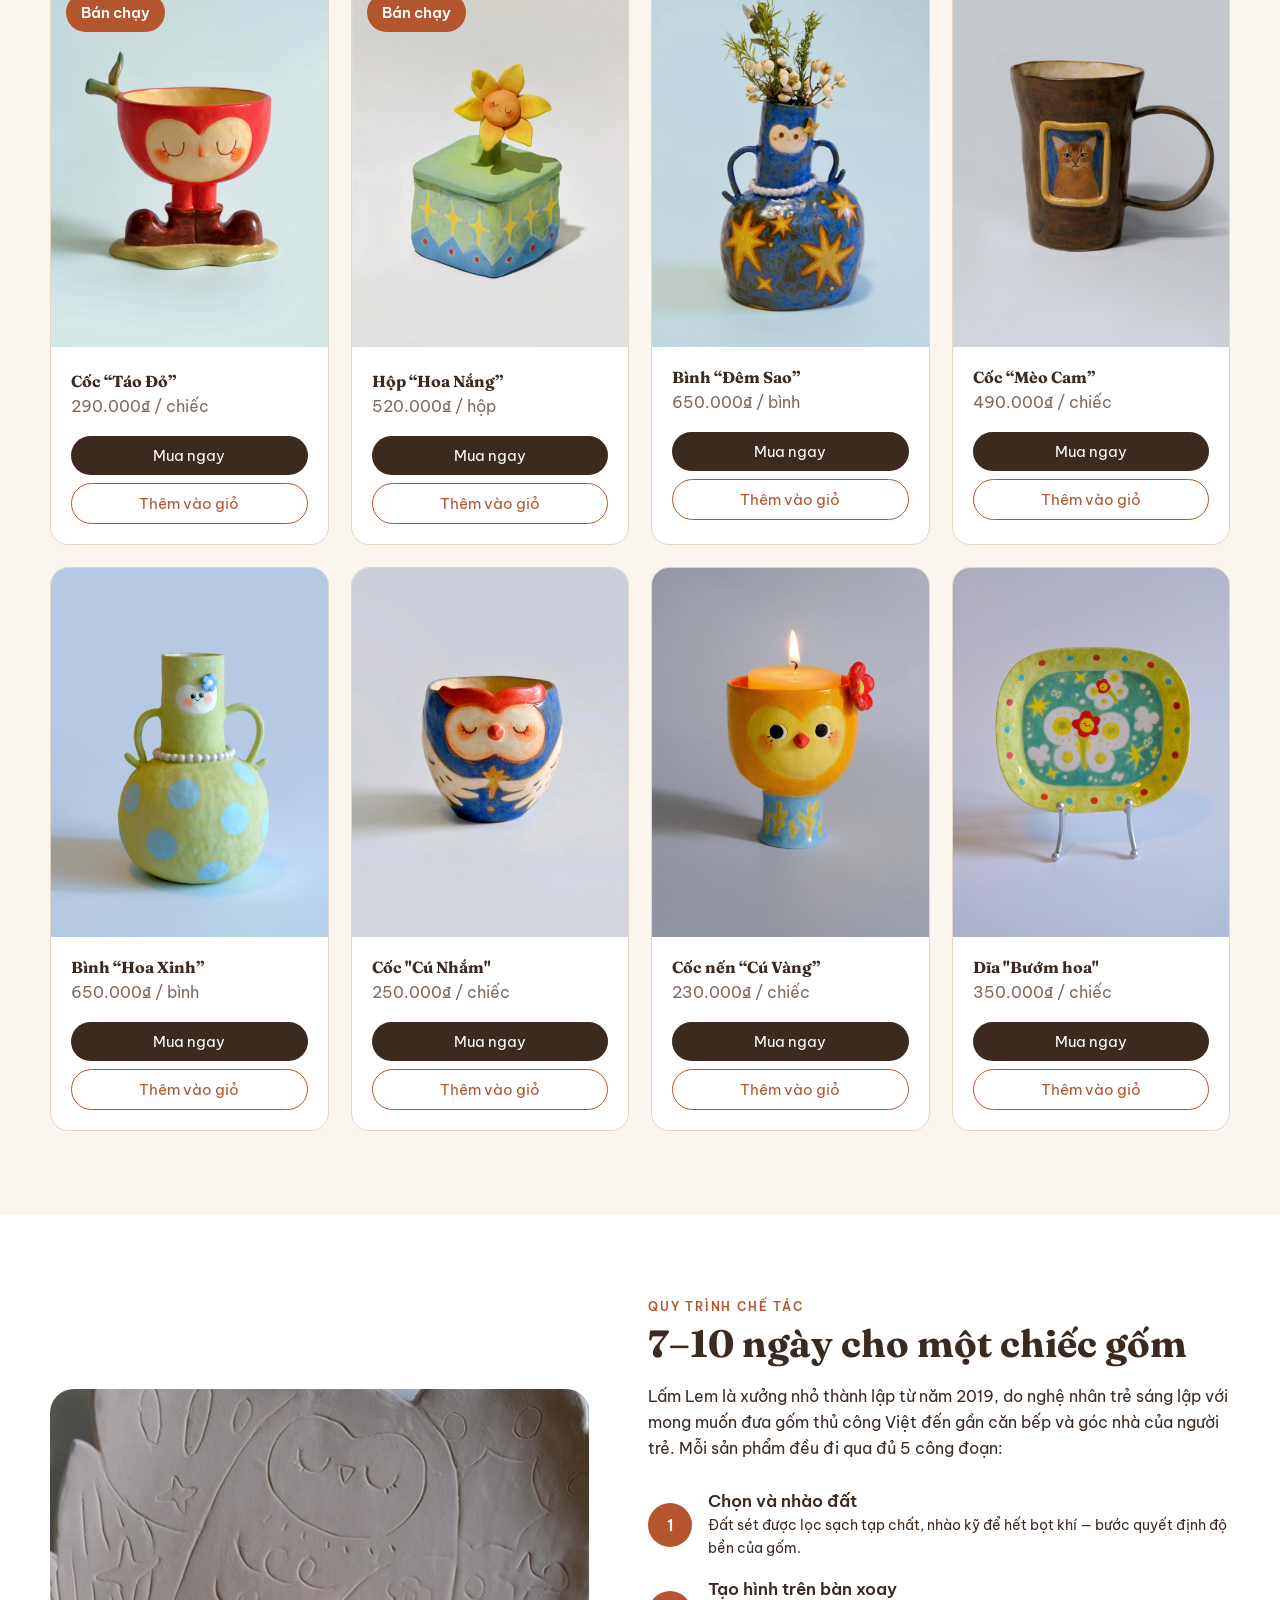
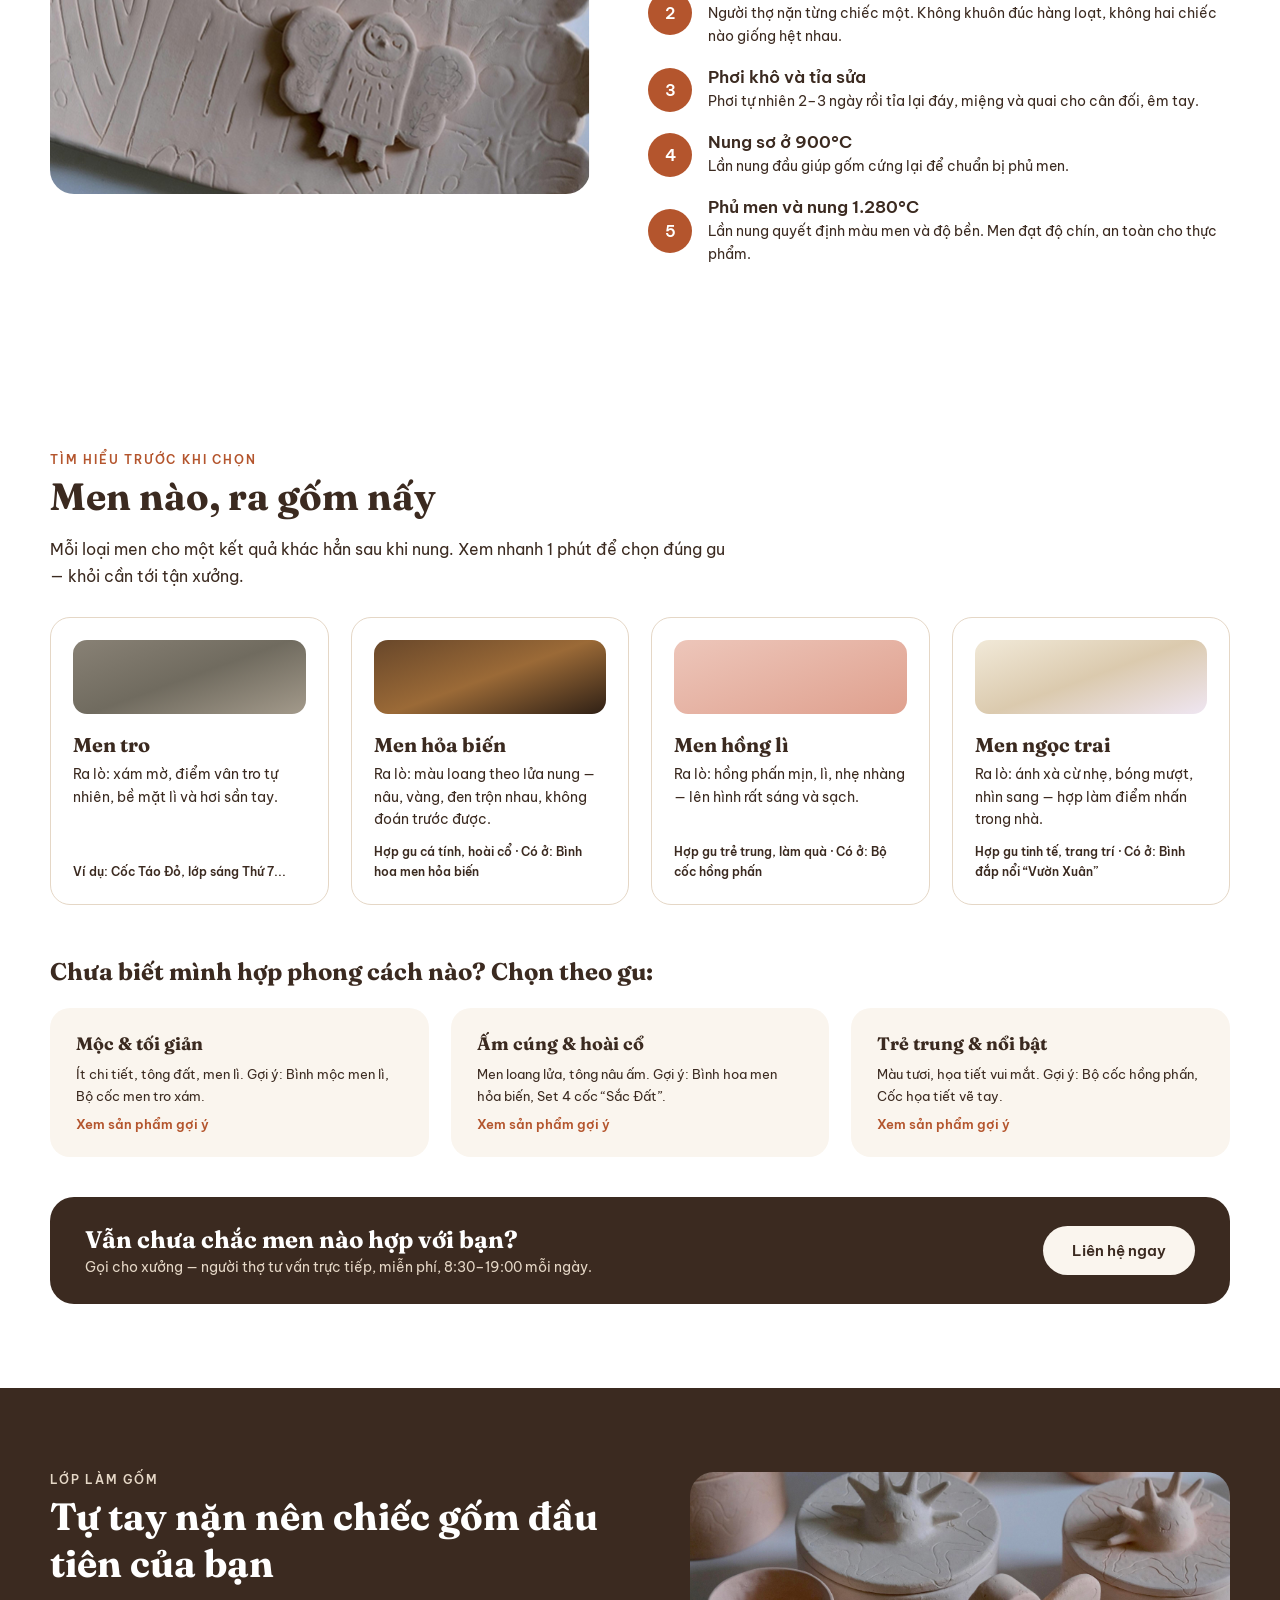
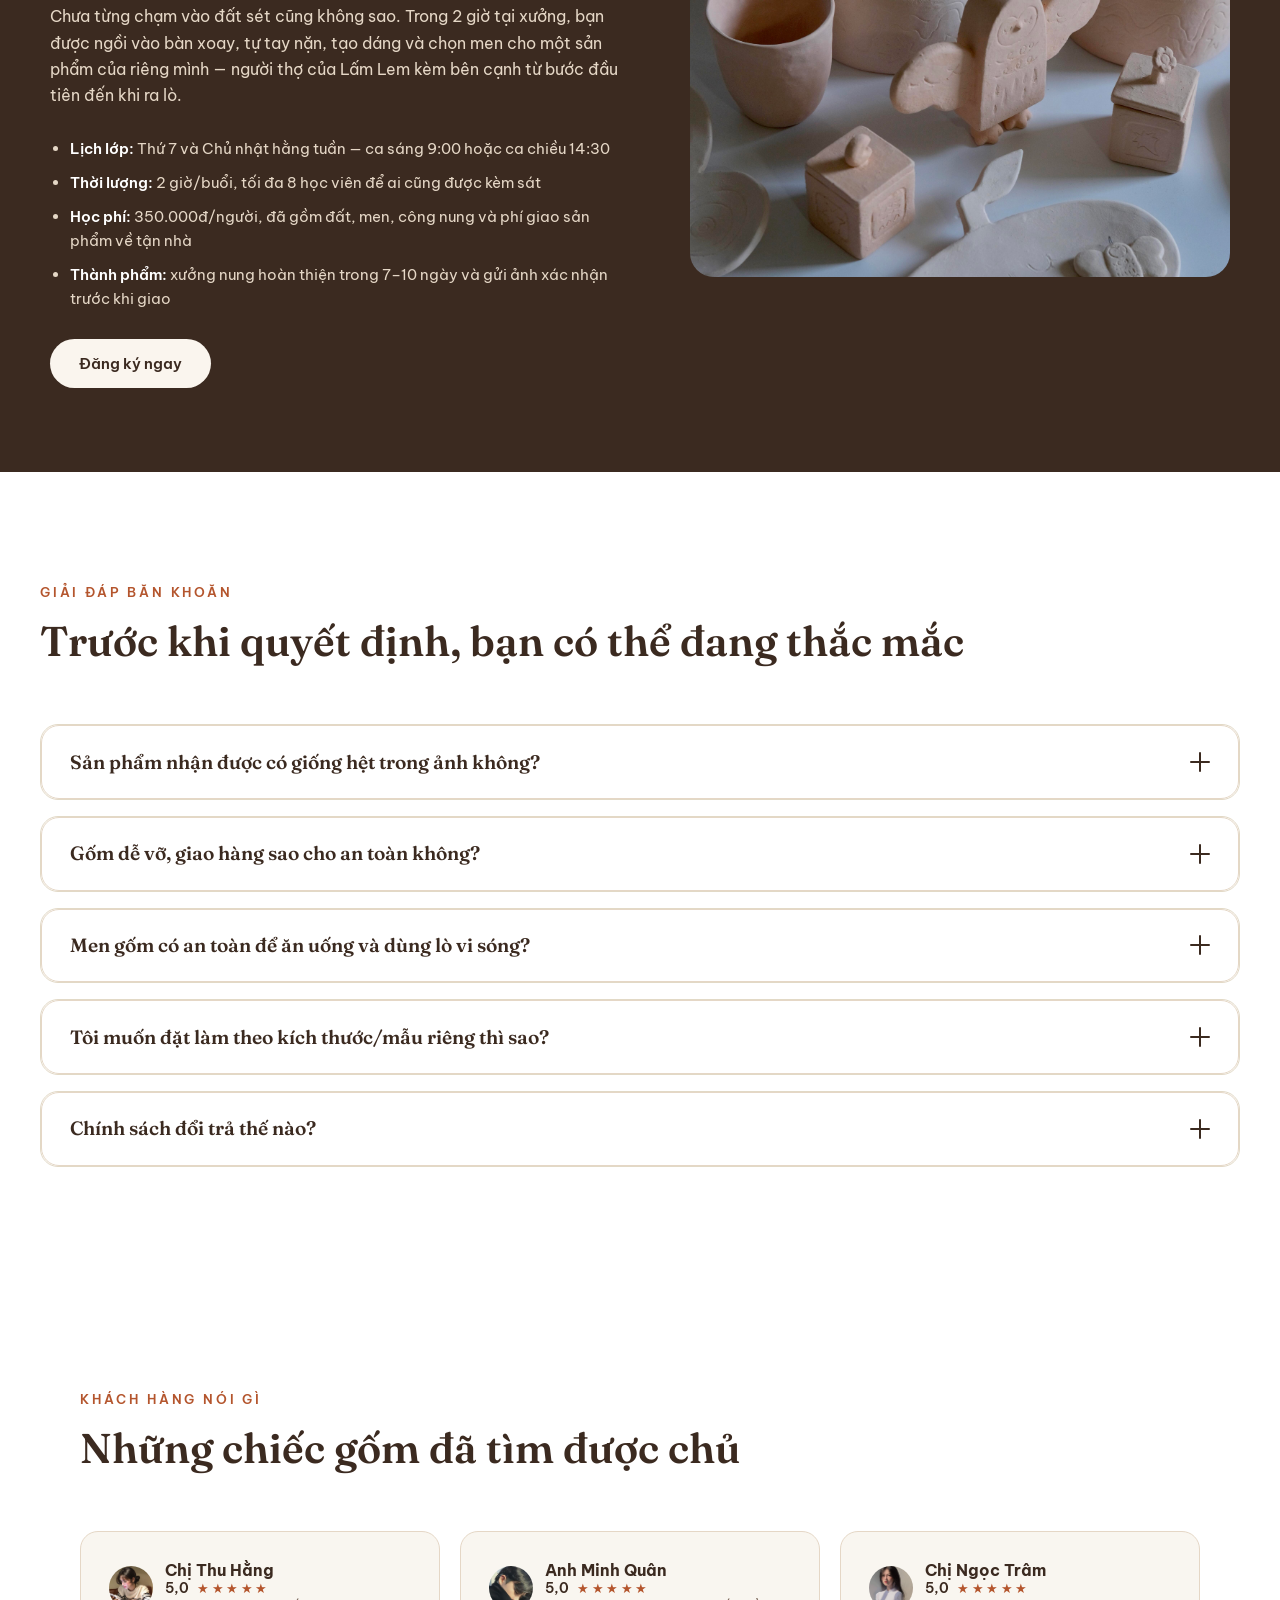
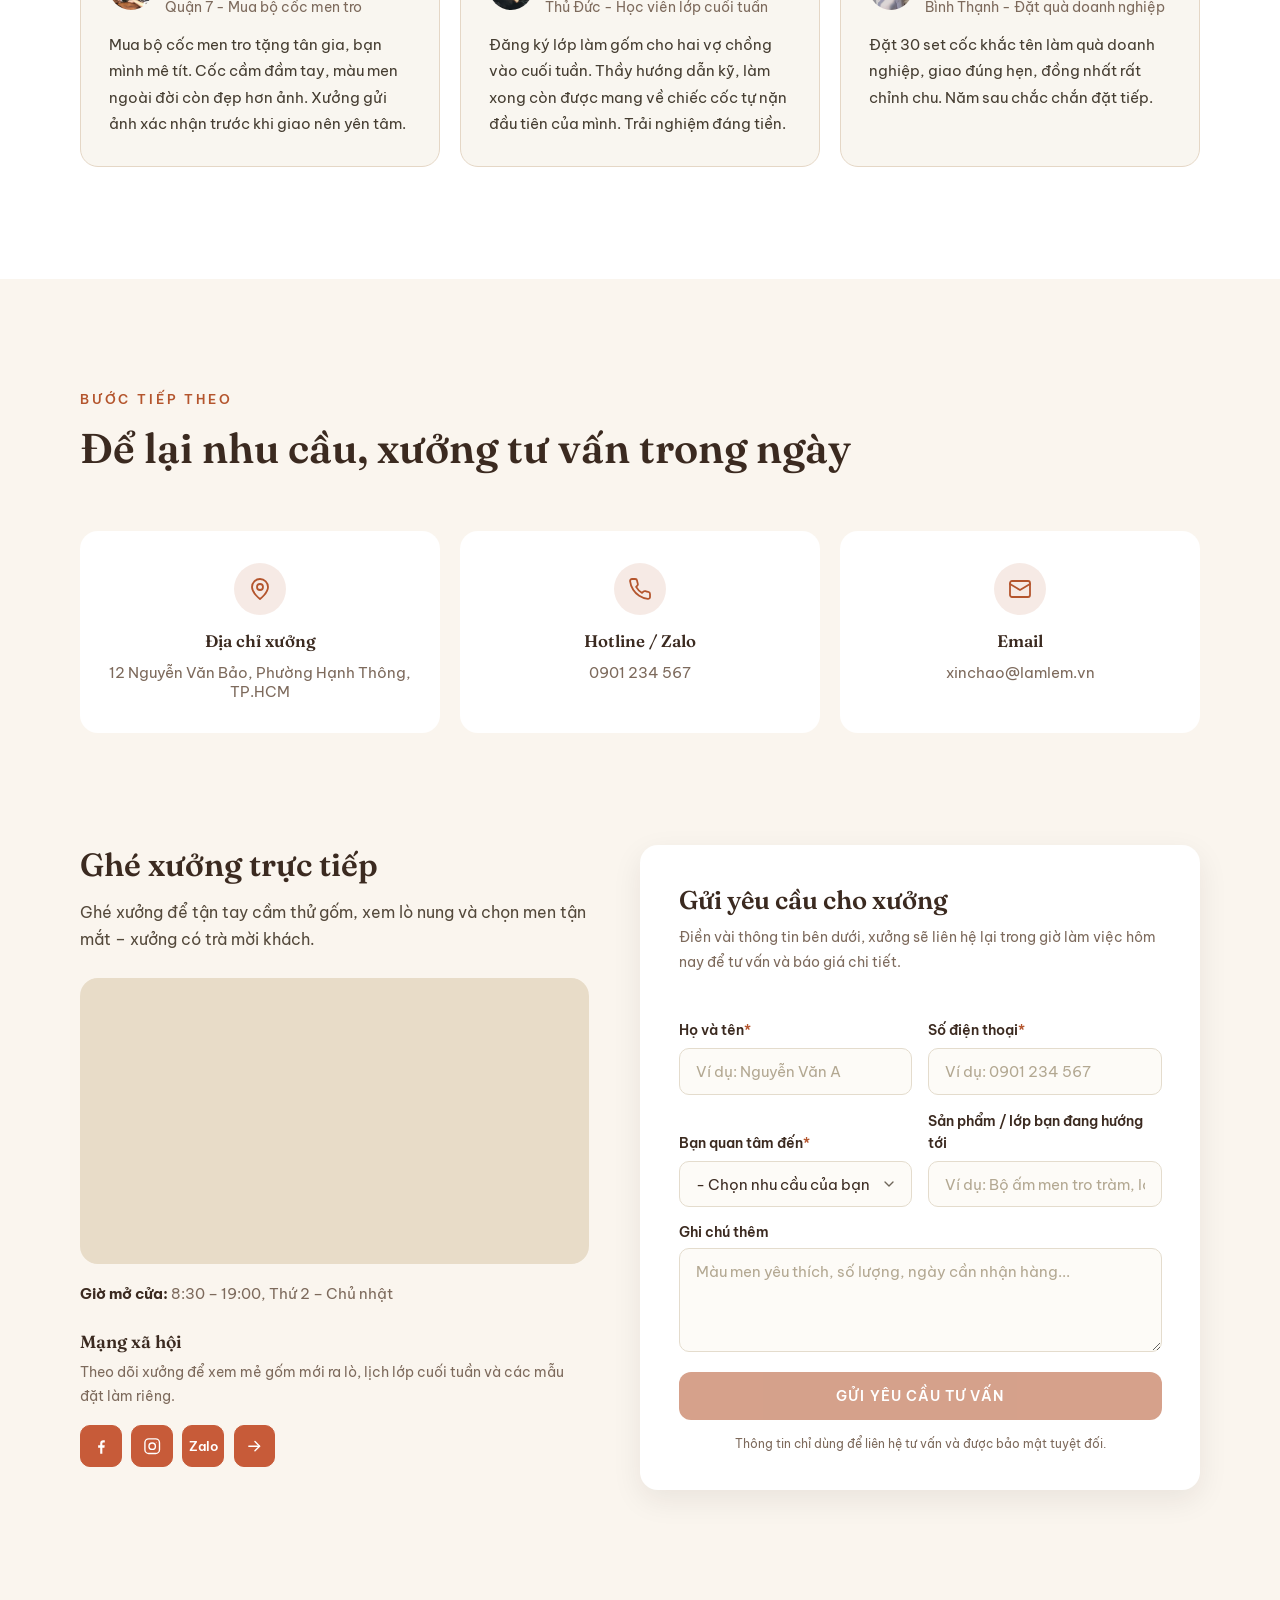
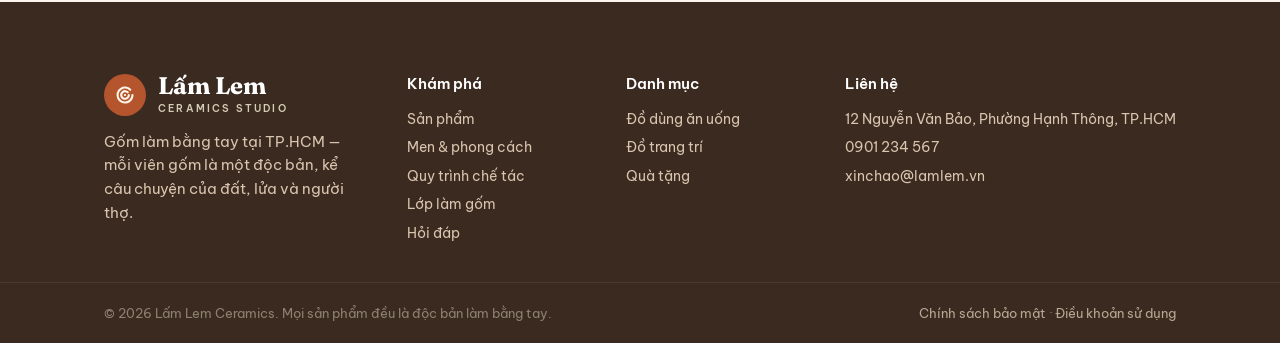
==== commit f137ac54: "fix lan n" ====
--- a/index.html
+++ b/index.html
@@ -33,11 +33,11 @@
 
               <div class="q-header__cta">
                 <a
-                  href="#"
+                  href="#visit-form"
                   class="q-header__button q-header__button-a q-container"
-                  >Đặt hàng</a
+                  >Nhận tư vấn</a
                 >
-                <a href="#" class="q-header__shop q-container"
+                <a href="#sanpham" class="q-header__shop q-container"
                   ><img src="pic/HEADER__shop.svg" alt="HEADER__shop"
                 /></a>
               </div>
@@ -152,7 +152,7 @@
           <div class="q-page2__box">
             <div class="q-page2__card anuong">
               <div class="q-page2__image">
-                <span class="q-page2__tag Q-CONTAINER">Bán chạy</span>
+                <span class="q-page2__tag q-container">Bán chạy</span>
                 <img src="pic/taodo.jpg" alt="Cốc Táo Đỏ" />
               </div>
               <div class="q-page2__body">
@@ -394,7 +394,7 @@
             </div>
           </div>
 
-          <div class="b-step">
+          <div class="b-step" id="men">
             <div class="b-number">4</div>
             <div>
               <h3 class="b-step-title">Nung sơ ở 900°C</h3>
@@ -418,7 +418,7 @@
       </div>
     </section>
 
-    <section class="b-section">
+    <section id="timhieu" class="b-section">
       <div class="b-container">
         <p class="b-eyebrow">Tìm hiểu trước khi chọn</p>
         <h2 class="b-title">Men nào, ra gốm nấy</h2>
@@ -484,7 +484,7 @@
               Ít chi tiết, tông đất, men lì. Gợi ý: Bình mộc men lì, Bộ cốc men
               tro xám.
             </p>
-            <a class="b-gu-link" href="#">Xem sản phẩm gợi ý</a>
+            <a class="b-gu-link" href="#timhieu">Xem sản phẩm gợi ý</a>
           </div>
 
           <div class="b-gu-card">
@@ -493,7 +493,7 @@
               Men loang lửa, tông nâu ấm. Gợi ý: Bình hoa men hỏa biến, Set 4
               cốc “Sắc Đất”.
             </p>
-            <a class="b-gu-link" href="#">Xem sản phẩm gợi ý</a>
+            <a class="b-gu-link" href="#timhieu">Xem sản phẩm gợi ý</a>
           </div>
 
           <div class="b-gu-card">
@@ -502,7 +502,7 @@
               Màu tươi, họa tiết vui mắt. Gợi ý: Bộ cốc hồng phấn, Cốc họa tiết
               vẽ tay.
             </p>
-            <a class="b-gu-link" href="#">Xem sản phẩm gợi ý</a>
+            <a class="b-gu-link" href="#timhieu">Xem sản phẩm gợi ý</a>
           </div>
         </div>
 
@@ -514,7 +514,7 @@
               mỗi ngày.
             </p>
           </div>
-          <a class="b-button" href="#">Liên hệ ngay</a>
+          <a class="b-button" href="#lienhe">Liên hệ ngay</a>
         </div>
       </div>
     </section>
@@ -1085,22 +1085,20 @@
         <div class="footer__col" aria-label="Khám phá">
           <h3 class="footer__heading">Khám phá</h3>
           <ul class="footer__links">
-            <li><a href="#">Chất liệu</a></li>
-            <li><a href="#">Sản phẩm</a></li>
-            <li><a href="#">Men &amp; phong cách</a></li>
-            <li><a href="#">Quy trình chế tác</a></li>
-            <li><a href="#">Lớp làm gốm</a></li>
-            <li><a href="#faq">Hỏi đáp</a></li>
+            <li><a href="#sanpham">Sản phẩm</a></li>
+            <li><a href="#men">Men &amp; phong cách</a></li>
+            <li><a href="#quytrinh">Quy trình chế tác</a></li>
+            <li><a href="#loplamgom">Lớp làm gốm</a></li>
+            <li><a href="#hoidap">Hỏi đáp</a></li>
           </ul>
         </div>
 
         <div class="footer__col" aria-label="Danh mục">
           <h3 class="footer__heading">Danh mục</h3>
           <ul class="footer__links">
-            <li><a href="#">Đồ dùng ăn uống</a></li>
-            <li><a href="#">Đồ trang trí</a></li>
-            <li><a href="#">Quà tặng thủ công</a></li>
-            <li><a href="#">Đặt làm riêng</a></li>
+            <li><a href="#sanpham">Đồ dùng ăn uống</a></li>
+            <li><a href="#sanpham">Đồ trang trí</a></li>
+            <li><a href="#sanpham">Quà tặng</a></li>
           </ul>
         </div>
 
--- a/style.css
+++ b/style.css
@@ -77,7 +77,7 @@
 }
 
 .q-header__left {
-    text-decoration: none;
+  text-decoration: none;
 }
 
 .q-header__logo {
@@ -176,6 +176,7 @@
   display: flex;
   align-items: center;
   justify-content: center;
+  padding: 0px 130px;
   aspect-ratio: 16 / 9;
   width: 100%;
   background:
@@ -451,7 +452,7 @@
 }
 
 .q-page2__card:hover {
-    transform: translateY(-8px);
+  transform: translateY(-8px);
 }
 
 .q-page2__tag {
@@ -488,8 +489,9 @@
 }
 
 .q-page2__cta {
-  display: flex;
-  justify-content: space-between;
+  font-size: 15px;
+  display: flex;
+  gap: 8px;
 }
 
 .q-page2__cta a {
@@ -497,7 +499,7 @@
 }
 
 .q-page2__button2-dark {
-  padding: 10px 12px;
+  padding: 10px 10px;
   border-radius: 999px;
   background-color: var(--clr-ink);
   color: var(--clr-white);
@@ -509,7 +511,7 @@
 }
 
 .q-page2__button2-line {
-  padding: 10px 12px;
+  padding: 10px 6px;
   border-radius: 999px;
   border: 1.5px solid var(--clr-accent);
   color: var(--clr-accent);
@@ -811,7 +813,7 @@
 }
 
 .faq__q {
-  border: 1px solid #E5D7C6;
+  border: 1px solid #e5d7c6;
   display: flex;
   align-items: center;
   justify-content: space-between;
@@ -882,7 +884,7 @@
 }
 
 .faq__panel-inner {
-  overflow: hidden; 
+  overflow: hidden;
   min-height: 0;
 }
 
@@ -891,7 +893,7 @@
 }
 
 .faq__a {
-  padding: 0 1.75rem 1.5rem;
+  padding: 1.5rem 1.75rem 1.5rem;
   font-size: 0.98rem;
   line-height: 1.75;
   color: var(--clr-muted);
@@ -910,7 +912,7 @@
 }
 
 .testi__card {
-  border: 1px solid #E5D7C6;
+  border: 1px solid #e5d7c6;
   height: 100%;
   display: flex;
   flex-direction: column;
@@ -968,7 +970,7 @@
 }
 
 .testi__author strong {
-  color: #3B2A20;
+  color: #3b2a20;
   display: block;
   font-size: 1rem;
   font-weight: 700;
@@ -1265,6 +1267,16 @@
   display: block;
 }
 
+.visit__media-placeholder {
+  overflow: hidden;
+}
+
+.visit__media-placeholder iframe {
+  width: 100%;
+  height: 100%;
+  display: block;
+}
+
 .visit__confirm strong {
   display: block;
   margin-bottom: 0.35rem;
@@ -1313,13 +1325,13 @@
 }
 
 .footer__logo-mark {
-    width: 110px;
-    height: 24px;
-    color: #fff;
-    font-family: var(--font-serif);
-    font-weight: 700;
-    font-size: 24px;
-    line-height: 100%;
+  width: 110px;
+  height: 24px;
+  color: #fff;
+  font-family: var(--font-serif);
+  font-weight: 700;
+  font-size: 24px;
+  line-height: 100%;
 }
 
 .footer__logo-sub {
@@ -1332,19 +1344,19 @@
   text-transform: uppercase;
   margin-top: 0.3rem;
 }
-.footer__brand{
-    height: 128px;
-    display: flex;
-    flex-direction: column;
-    gap: 14px;
+.footer__brand {
+  height: 128px;
+  display: flex;
+  flex-direction: column;
+  gap: 14px;
 }
 
 .footer__brand-desc {
-    width: 330px;
-    height: 72px;
-    font-size: 14.5px;
-    line-height: 165%;
-    color: #D9C4AE;
+  width: 330px;
+  height: 72px;
+  font-size: 14.5px;
+  line-height: 165%;
+  color: #d9c4ae;
 }
 
 .footer__heading {
@@ -1360,11 +1372,11 @@
   display: grid;
   gap: 0.65rem;
   font-size: 0.9rem;
-  color: #D9C4AE; 
+  color: #d9c4ae;
 }
 
 .footer__links a {
-  color: #D9C4AE;
+  color: #d9c4ae;
   text-decoration: none;
 }
 
@@ -1395,7 +1407,6 @@
 .footer__legal a:hover {
   color: var(--clr-accent);
 }
-
 
 .back-to-top {
   display: flex;
@@ -1417,6 +1428,32 @@
   text-decoration: none;
 }
 
+.back-to-top:hover {
+     background-color: #b4562d77;
+  transition: 0.2s;
+}
+
+.faq__q:hover {
+  background-color: #3b2a2020;
+  transition: 0.2s;
+}
+
+.b-button:hover {
+  background-color: #b4562d;
+  color: #ffffff;
+  transition: 0.2s;
+}
+
+.b-gu-link:hover {
+  color: #b4562d90;
+  transition: 0.2s;
+}
+
+.social-btn:hover {
+  background-color: #b4562d90;
+  border: #b4562d90;
+  transition: 0.2s;
+}
 
 @media (max-width: 900px) {
   .visit__grid {
@@ -1433,205 +1470,308 @@
     padding: 10px 16px;
   }
 
-  .q-hero__content {
-  padding: 28px 24px;
-  border-radius: 24px;
-  background: rgba(253, 251, 247, 0.82);
-}
- 
   .q-header__right nav {
     display: none;
   }
- 
+
   .q-header__right {
     gap: 0;
   }
- 
+
   .q-header__text p {
     font-size: 20px;
   }
- 
+
   .q-header__text span {
     font-size: 8px;
-  }
- 
+    letter-spacing: 1px;
+  }
+
   .q-header__logo,
   .q-header__shop {
     width: 38px;
     height: 38px;
   }
- 
+
+  .q-header__cta {
+    gap: 8px;
+  }
+
   .q-header__button {
-    width: 100px;
+    width: 84px;
     height: 38px;
   }
- 
+
   .q-header__button-a {
-    font-size: 14px;
-  }
- 
+    font-size: 12px;
+  }
+
   .q-hero {
     aspect-ratio: auto;
     padding: 110px 20px 56px;
   }
- 
+
+  .q-hero__content {
+    padding: 28px 24px;
+    border-radius: 24px;
+    background: rgba(253, 251, 247, 0.82);
+  }
+
   .q-hero__text h1 {
     font-size: 36px;
   }
- 
+
   .q-hero__text p {
     font-size: 15px;
   }
- 
+
   .q-hero__text br {
     display: none;
   }
- 
+
   .q-hero__cta {
     flex-direction: column;
   }
- 
+
   .q-hero__button {
     width: 100%;
   }
- 
+
   .q-page1 {
     padding: 56px 20px;
   }
- 
+
   .q-page1__wrap {
     flex-direction: column;
     gap: 28px;
   }
- 
+
   .q-page1 img {
     width: 100%;
   }
- 
+
   .q-page1__top h2 {
     font-size: 28px;
   }
- 
+
   .q-page1__bottom {
     padding: 20px;
   }
- 
+
   .q-page2 {
     padding: 56px 20px;
   }
- 
+
   .q-page2__top h2 {
     font-size: 28px;
   }
- 
+
   .q-page2__filter {
     overflow-x: auto;
     padding-bottom: 4px;
   }
- 
+
   .q-page2__button {
     flex-shrink: 0;
-    white-space: nowrap;
     font-size: 13.5px;
     padding: 9px 16px;
   }
- 
+
   .q-page2__box {
     gap: 14px;
   }
- 
+
   .q-page2__card {
     width: calc((100% - 14px) / 2);
   }
- 
+
   .q-page2__tag {
     font-size: 12px;
     padding: 6px 10px;
     top: 10px;
     left: 10px;
   }
- 
+
   .q-page2__body {
     padding: 14px;
     gap: 14px;
   }
- 
+
   .q-page2__info span {
     font-size: 14px;
   }
- 
+
   .q-page2__info p {
     font-size: 13px;
   }
- 
-  .q-page2__cta {
-    flex-direction: column;
-    gap: 8px;
-  }
- 
+
   .q-page2__button2 {
     font-size: 13px;
     text-align: center;
     padding: 9px 10px;
   }
- 
+
+  .q-page2__cta {
+    flex-direction: column;
+  }
+
   .b-section {
     padding: 56px 20px;
   }
- 
+
   .b-row {
     flex-direction: column;
     gap: 32px;
   }
- 
+
   .b-photo {
     width: 100%;
   }
- 
+
   .b-title {
     font-size: 28px;
   }
- 
+
   .b-men-list,
   .b-gu-list {
     flex-direction: column;
   }
- 
+
   .b-gu-heading {
     font-size: 20px;
     margin: 36px 0 16px;
   }
- 
+
   .b-contact {
     flex-direction: column;
     align-items: flex-start;
     gap: 18px;
     padding: 24px;
   }
- 
+
   .b-contact-title {
     font-size: 20px;
   }
- 
-  .footer__brand,
-  .footer__brand-desc {
-    width: 100%;
-    height: auto;
-  }
- 
-  .footer_addr {
-    white-space: normal;
-  }
- 
+
+  .faq {
+    padding: 3.5rem 1rem;
+  }
+
+  .faq__q {
+    padding: 1.15rem 1.25rem;
+  }
+
+  .faq__a {
+    padding: 1.25rem 1.25rem;
+    font-size: 0.93rem;
+  }
+
+  .faq__list {
+    gap: 0.85rem;
+  }
+
+  .testi__card {
+    padding: 1.5rem;
+  }
+
+  .contact__item {
+    padding: 1.75rem 1.25rem;
+  }
+
+  .form-row {
+    grid-template-columns: 1fr;
+  }
+
+  .footer__grid {
+    grid-template-columns: 1fr;
+  }
+
   .footer__bottom-inner {
     flex-direction: column;
     align-items: flex-start;
   }
- 
+
   .back-to-top {
     width: 44px;
     height: 44px;
     bottom: 20px;
     right: 20px;
   }
-}+}
+
+.footer__brand {
+  height: auto;
+}
+
+.footer__brand-desc {
+  width: auto;
+  max-width: 330px;
+  height: auto;
+}
+
+.q-header {
+  z-index: 50;
+}
+
+.q-header__left,
+.q-header__right {
+  flex-shrink: 0;
+}
+
+@media (max-width: 1440px) {
+  .q-header {
+    padding: 10px 60px;
+  }
+
+  nav {
+    gap: 24px;
+  }
+
+  .q-hero,
+  .q-page1 {
+    padding-left: 60px;
+    padding-right: 60px;
+  }
+
+  .q-page2__cta {
+    flex-direction: column;
+  }
+}
+
+@media (max-width: 1280px) {
+  .q-header {
+    padding: 10px 40px;
+  }
+
+  .q-header__right {
+    gap: 20px;
+  }
+
+  nav {
+    gap: 20px;
+  }
+
+  nav a {
+    font-size: 14px;
+  }
+
+  .q-hero,
+  .q-page1 {
+    padding-left: 40px;
+    padding-right: 40px;
+  }
+
+  .q-page2__cta {
+    flex-direction: column;
+  }
+}
+
+@media (max-width: 900px) {
+  .footer_addr {
+    white-space: normal;
+  }
+
+  .q-page2__cta {
+    flex-direction: column;
+  }
+}
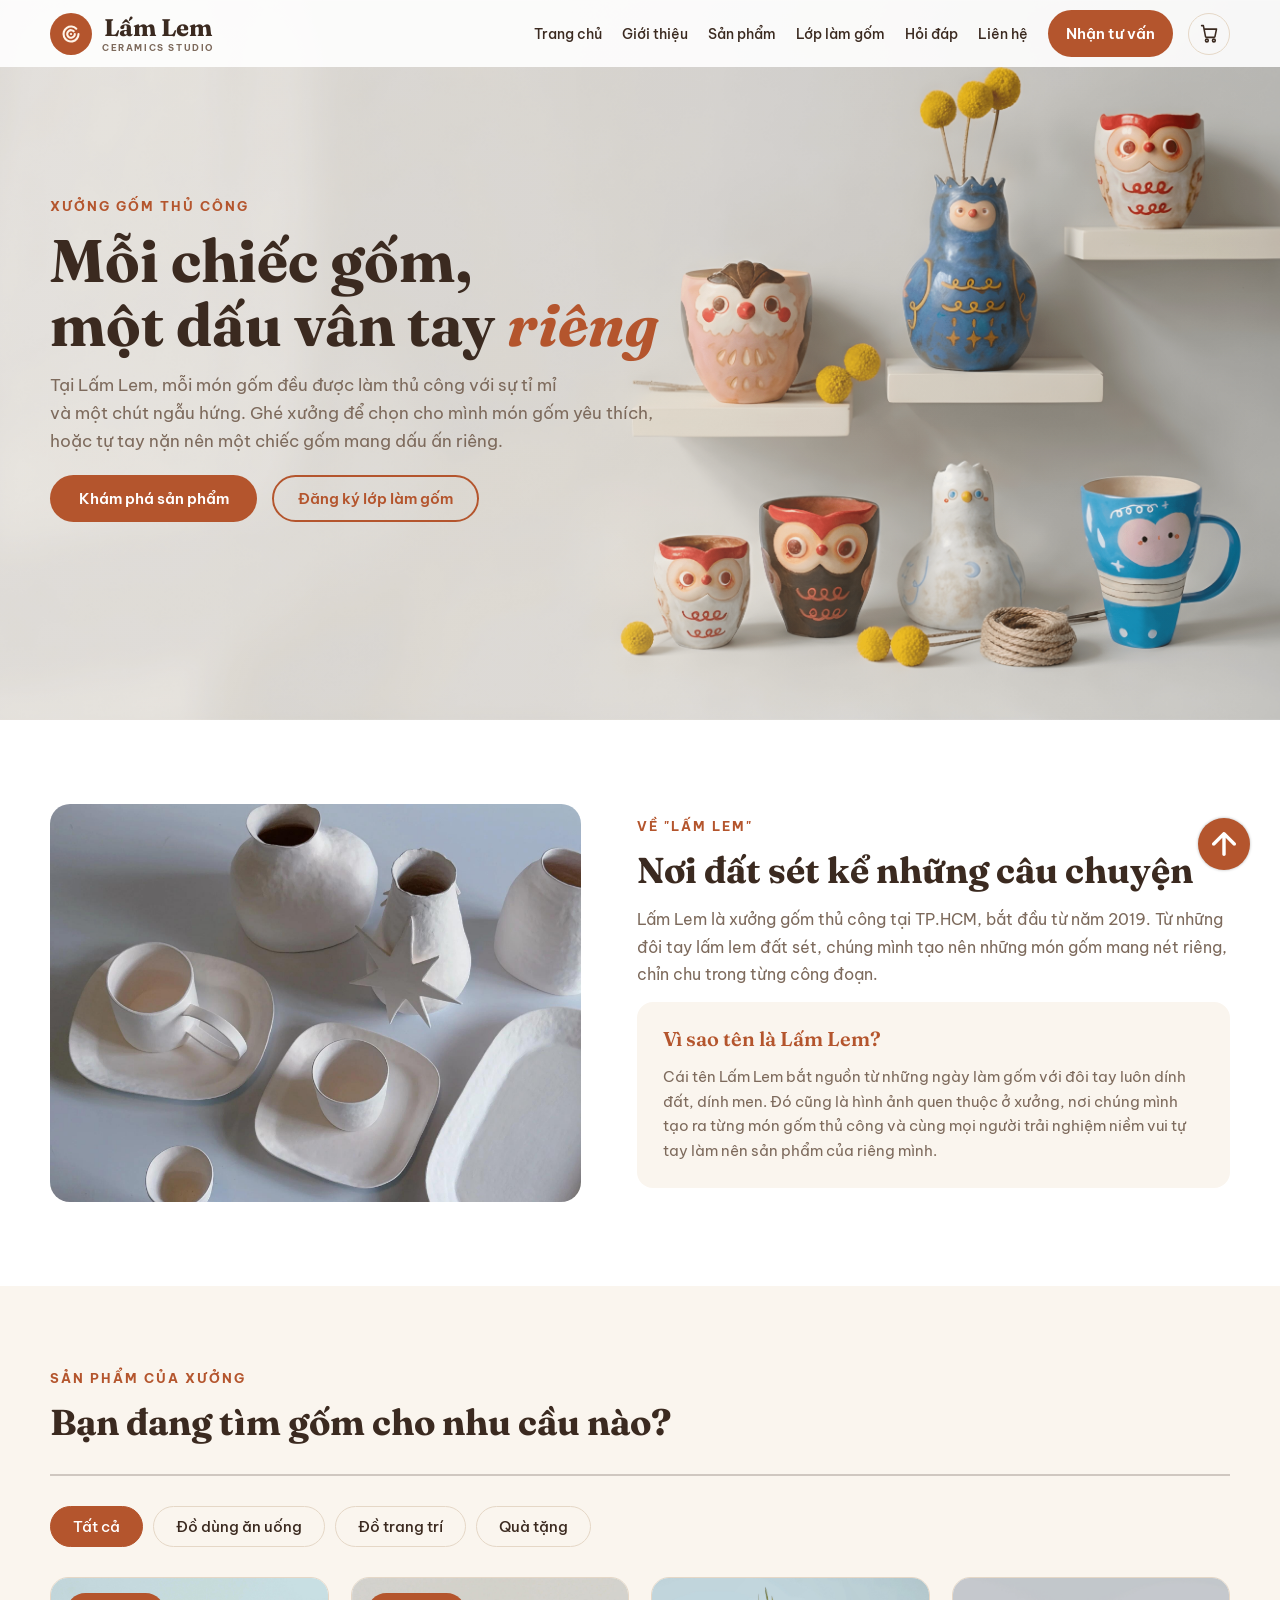
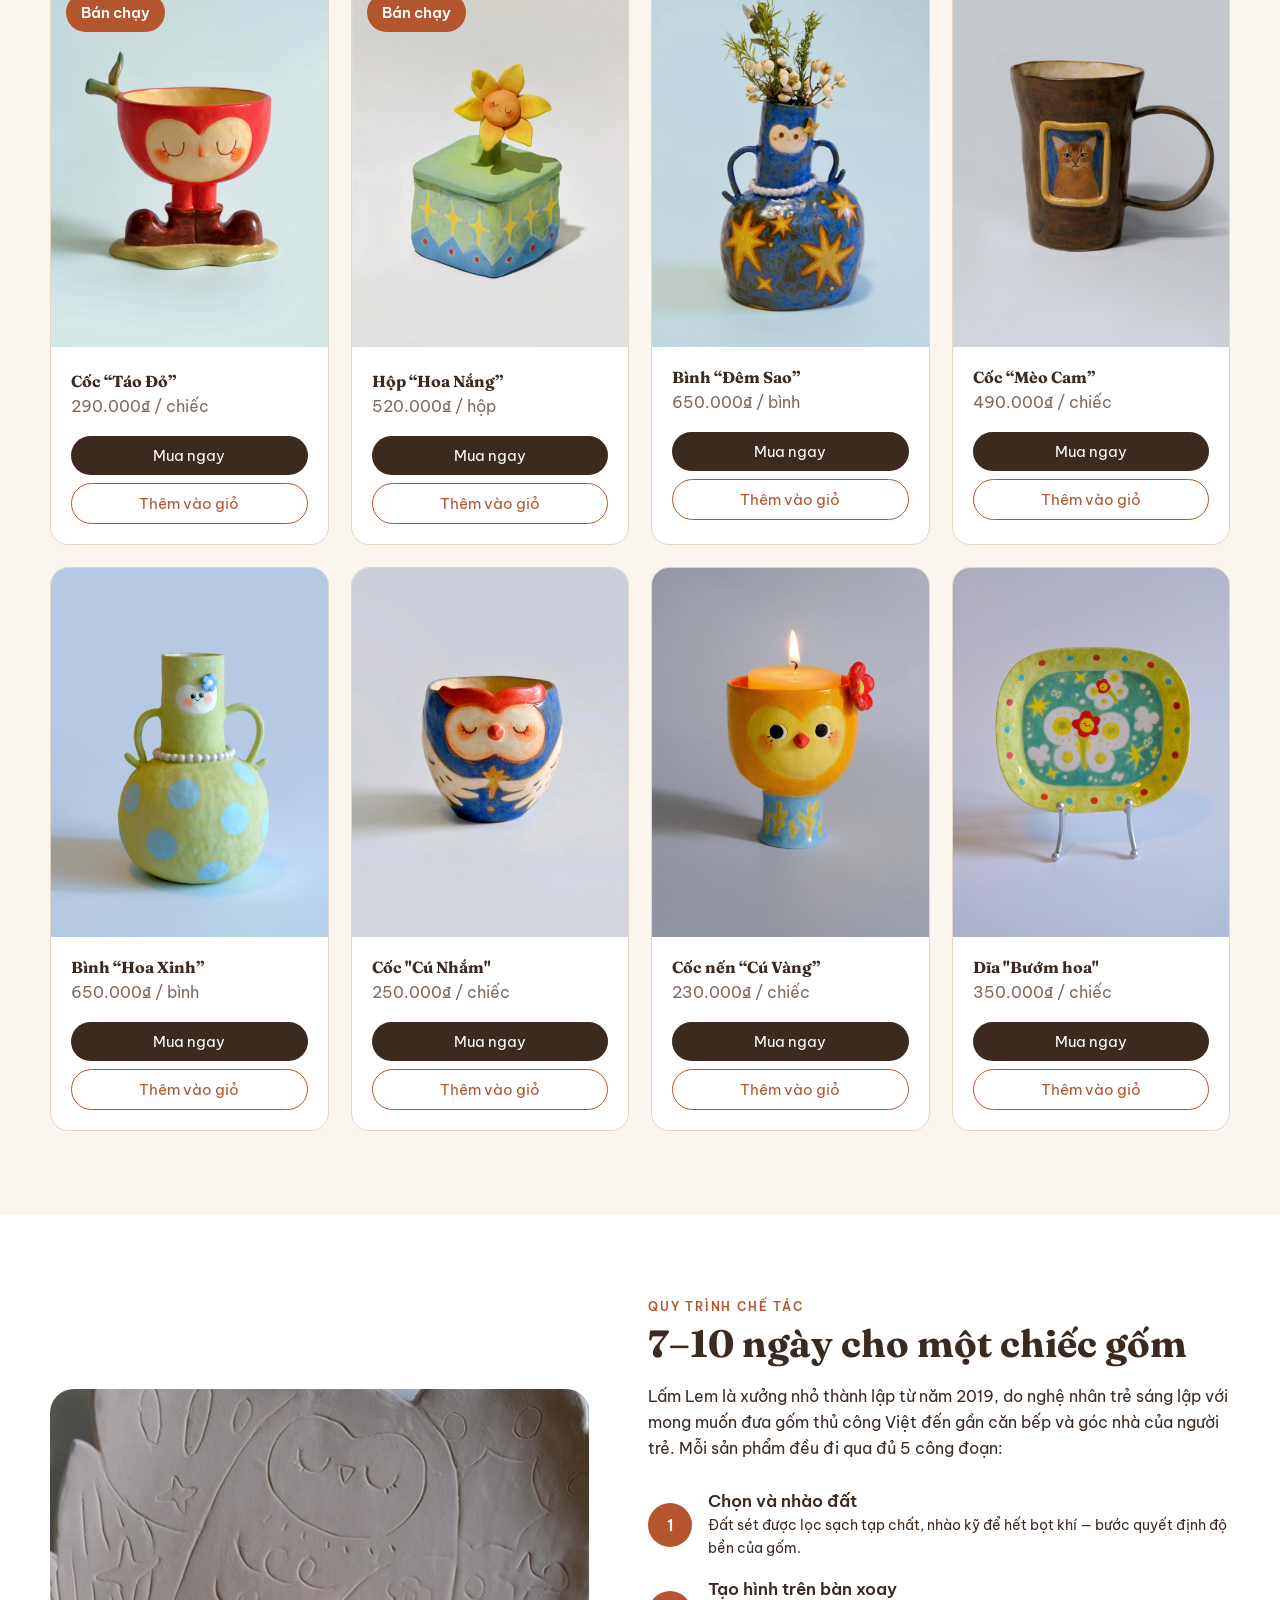
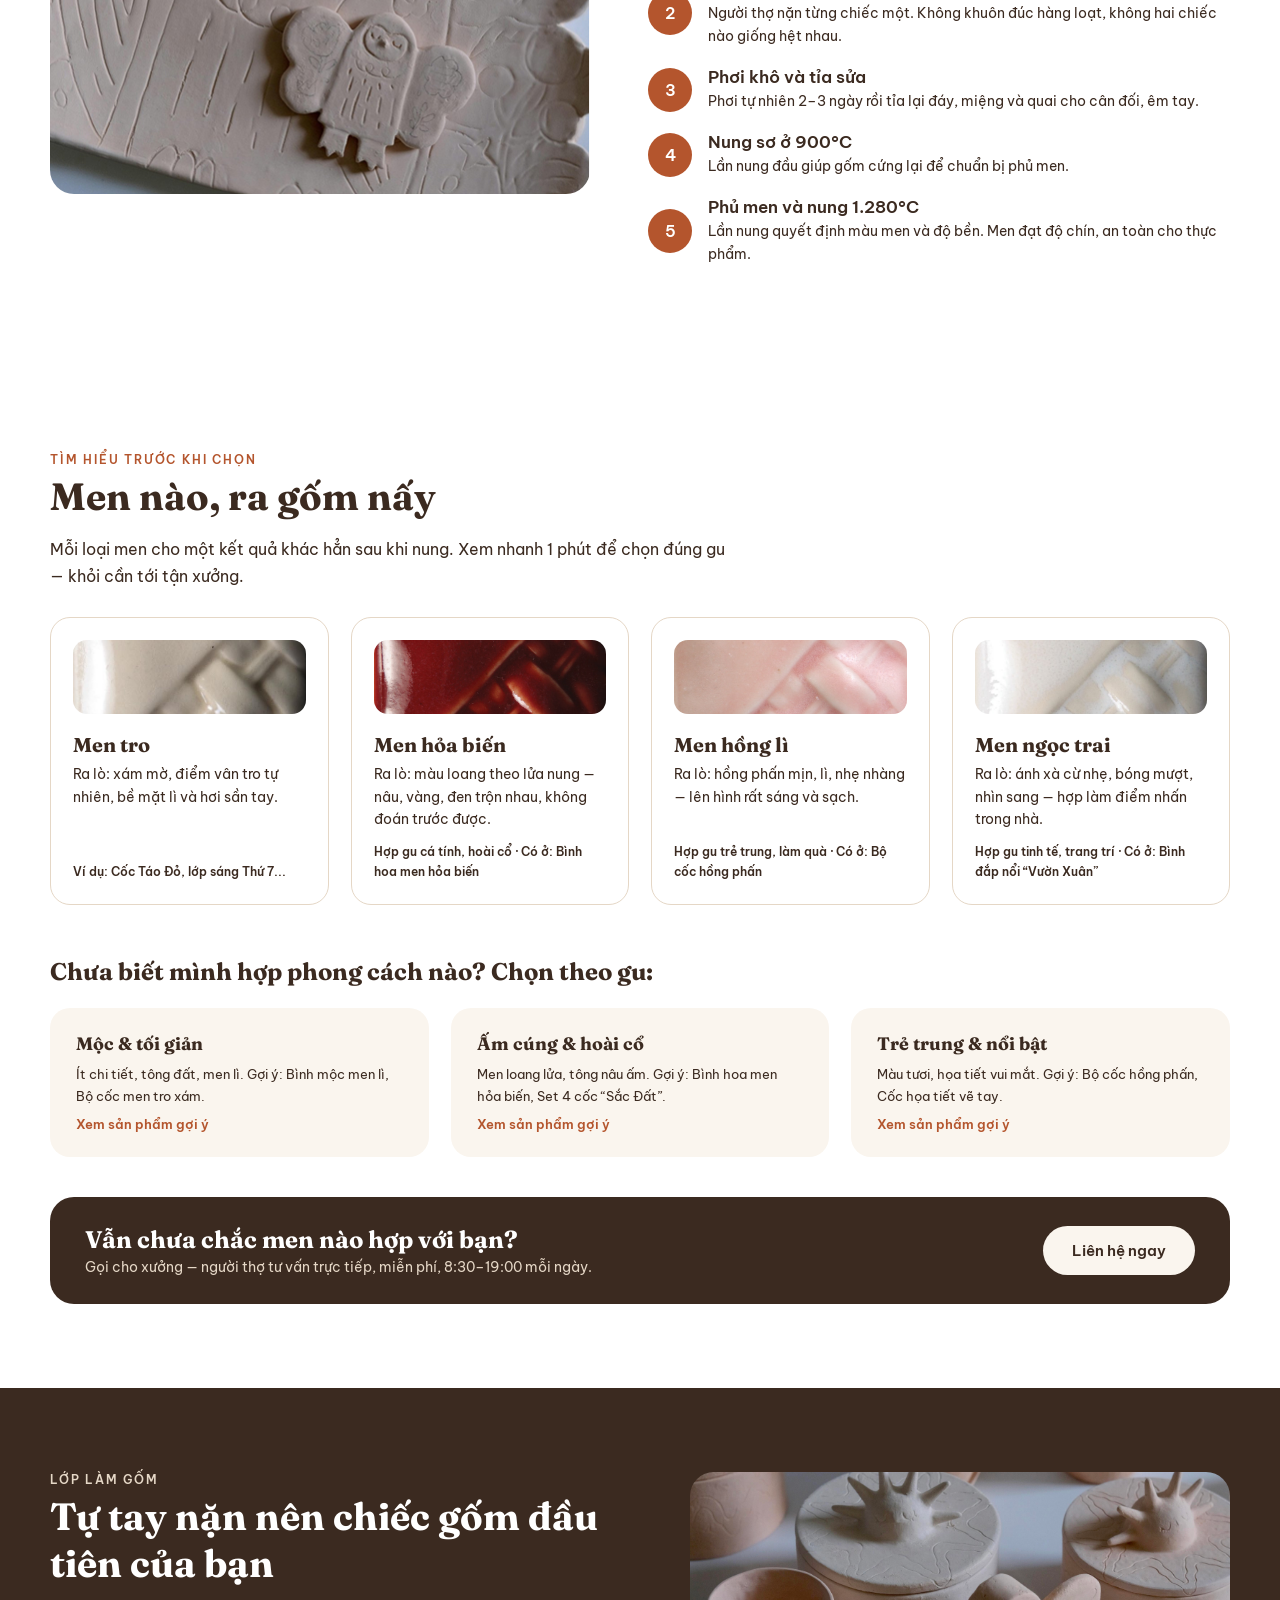
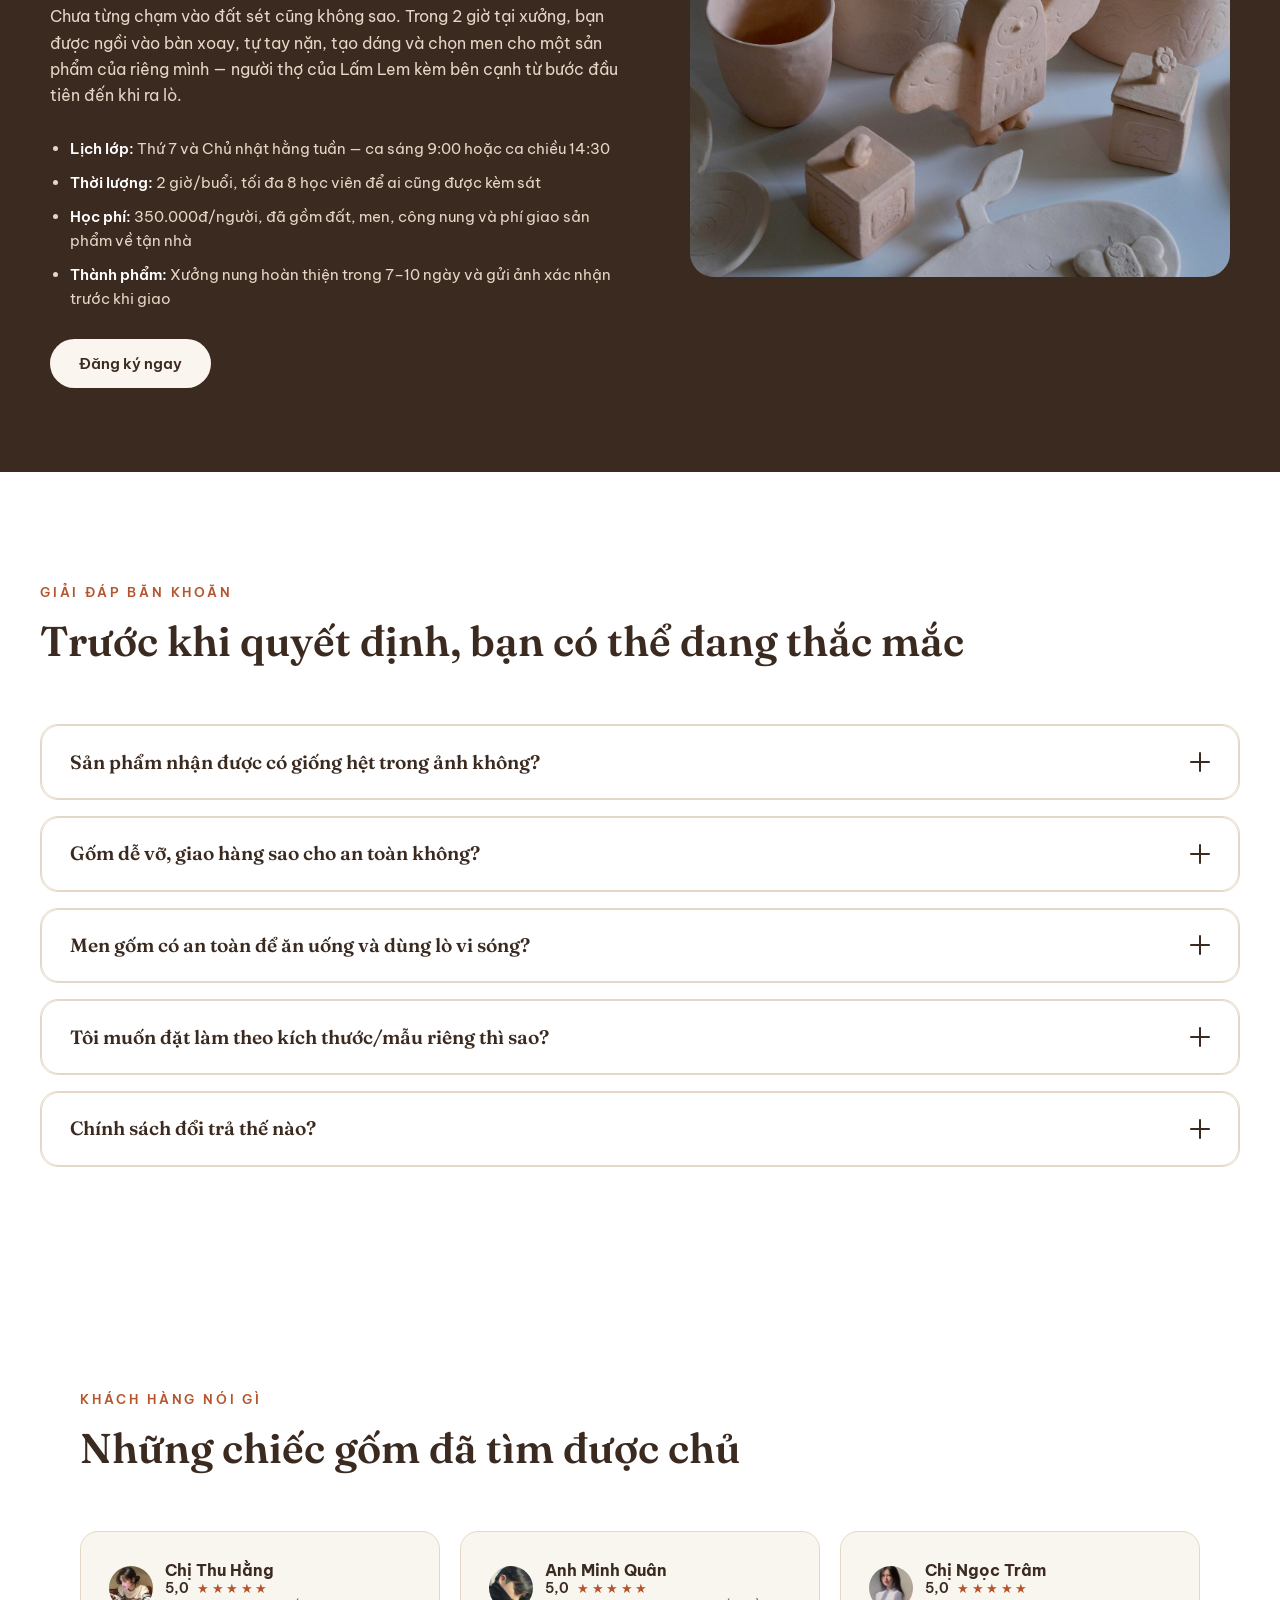
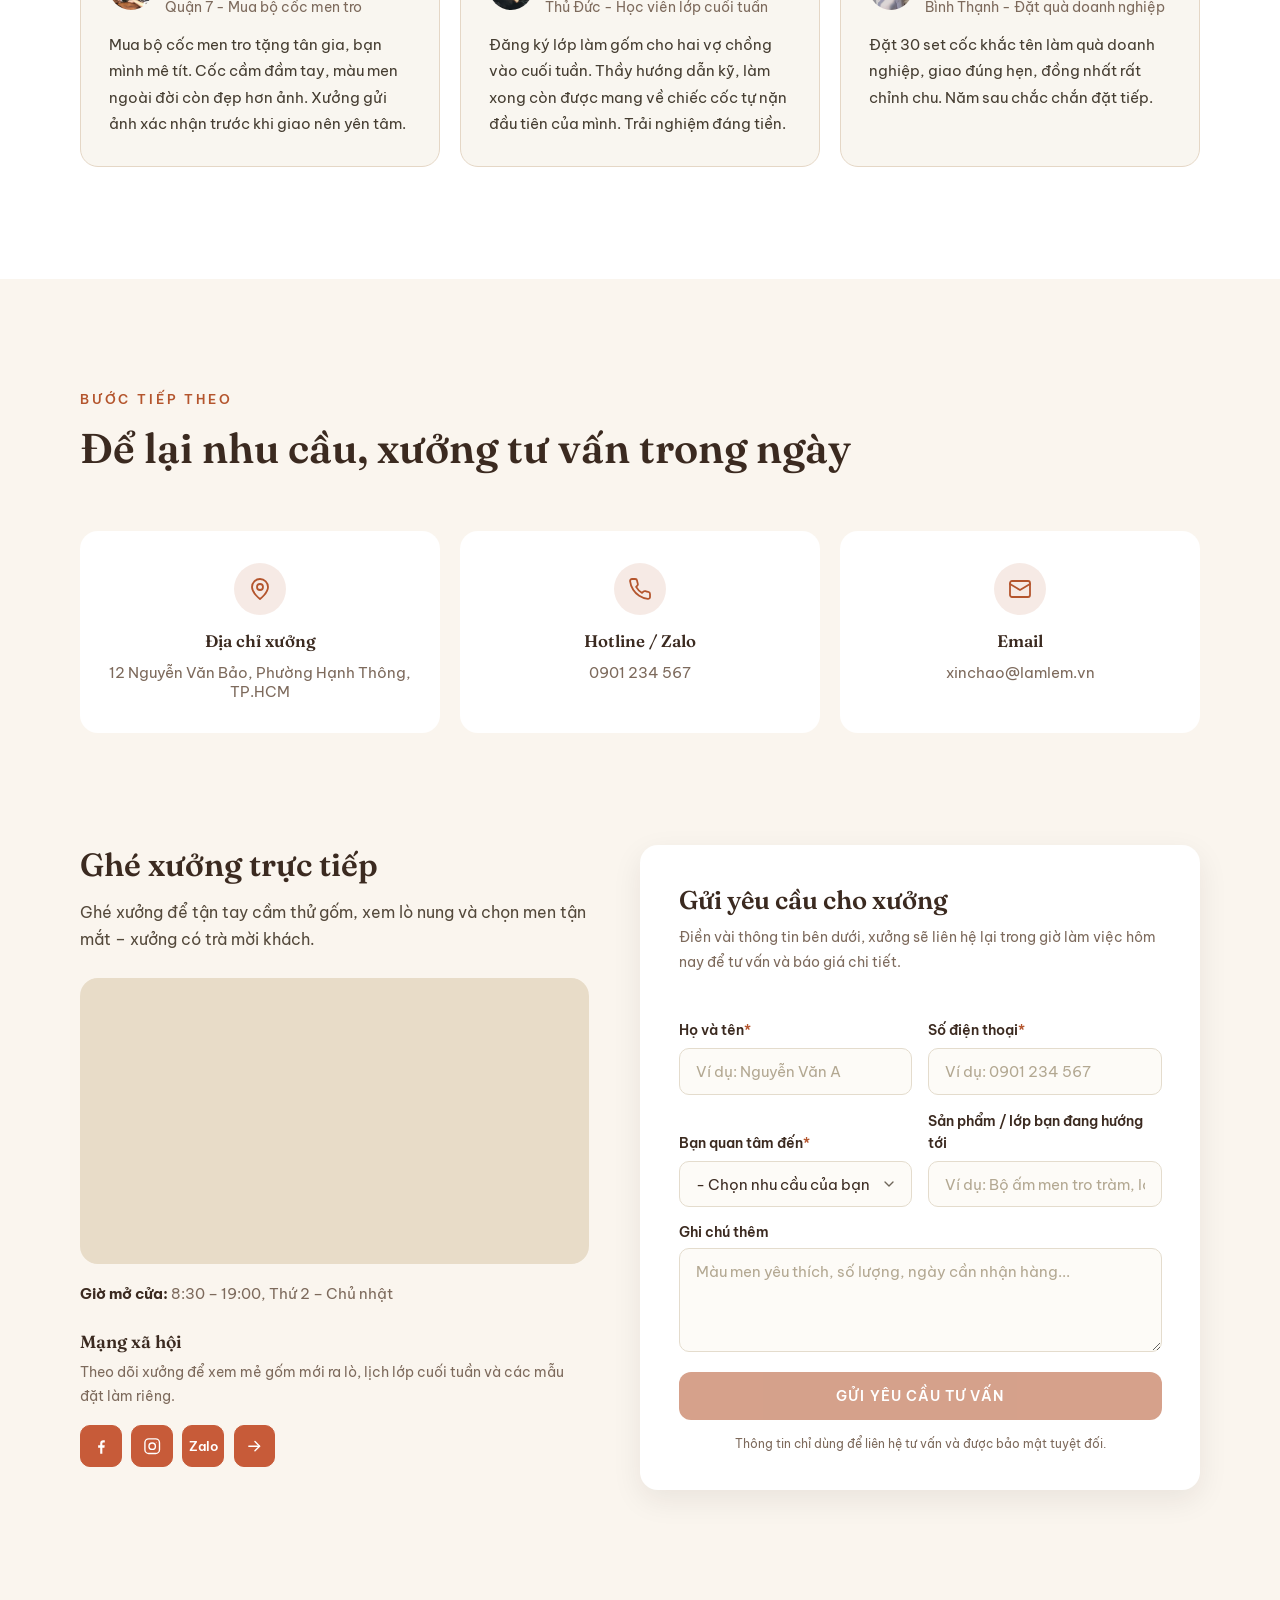
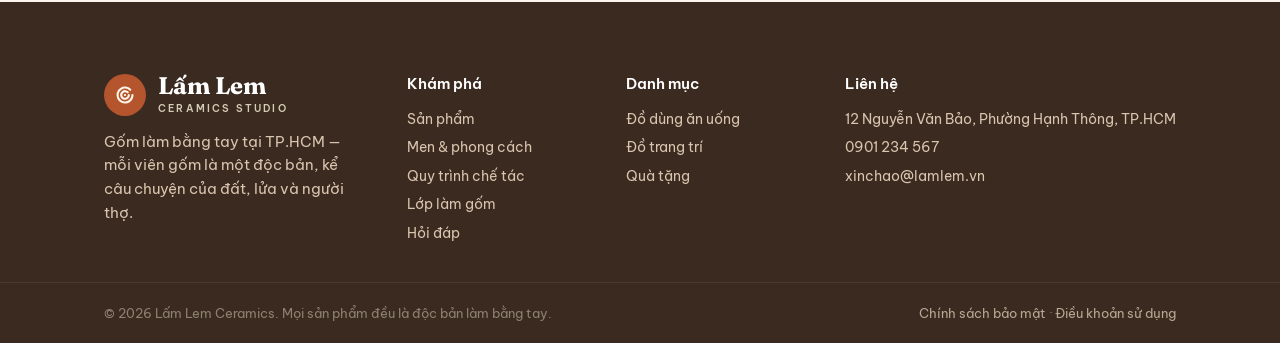
==== commit d0fa98ff: "chot" ====
--- a/index.html
+++ b/index.html
@@ -547,7 +547,7 @@
               men, công nung và phí giao sản phẩm về tận nhà
             </li>
             <li class="b-item">
-              <span class="b-label">Thành phẩm:</span> xưởng nung hoàn thiện
+              <span class="b-label">Thành phẩm:</span> Xưởng nung hoàn thiện
               trong 7–10 ngày và gửi ảnh xác nhận trước khi giao
             </li>
           </ul>
@@ -606,7 +606,7 @@
                   <p class="faq__a">
                     Mỗi sản phẩm được bọc 3 lớp chống sốc, chèn cát cố định
                     trong thùng và mua bảo hiểm vận chuyển. Nếu sản phẩm vỡ
-                    trong quá trình vận chuyển, Lâm Lem sẽ đền bù 100% giá trị
+                    trong quá trình vận chuyển, Lấm Lem sẽ đền bù 100% giá trị
                     đơn hàng.
                   </p>
                 </div>
@@ -1034,7 +1034,7 @@
             <div class="visit__confirm" id="visit-confirm">
               <strong>Cảm ơn bạn đã gửi yêu cầu!</strong>
               <p>
-                Lâm Lem đã ghi nhận nhu cầu của bạn. Xưởng sẽ liên hệ lại trong
+                Lấm Lem đã ghi nhận nhu cầu của bạn. Xưởng sẽ liên hệ lại trong
                 giờ làm việc hôm nay để tư vấn và báo giá chi tiết.
               </p>
             </div>
--- a/style.css
+++ b/style.css
@@ -663,16 +663,16 @@
 }
 
 .b-tro {
-  background: linear-gradient(160deg, #888175, #706b5f, #a39a8b);
+  background: url("pic/tro.jpg") center / cover no-repeat;
 }
 .b-hoabien {
-  background: linear-gradient(160deg, #68472a, #9b6a37, #2f2015);
+  background: url("pic/hoabien.jpg") center / cover no-repeat;
 }
 .b-hongli {
-  background: linear-gradient(160deg, #edc6ba, #dfa08e);
+  background: url("pic/hongli.jpg") center / cover no-repeat;
 }
 .b-ngoctrai {
-  background: linear-gradient(160deg, #f1e9d8, #dbcaae, #efe6f2);
+  background: url("pic/ngoctrai.jpg") center / cover no-repeat;
 }
 
 .b-men-name {
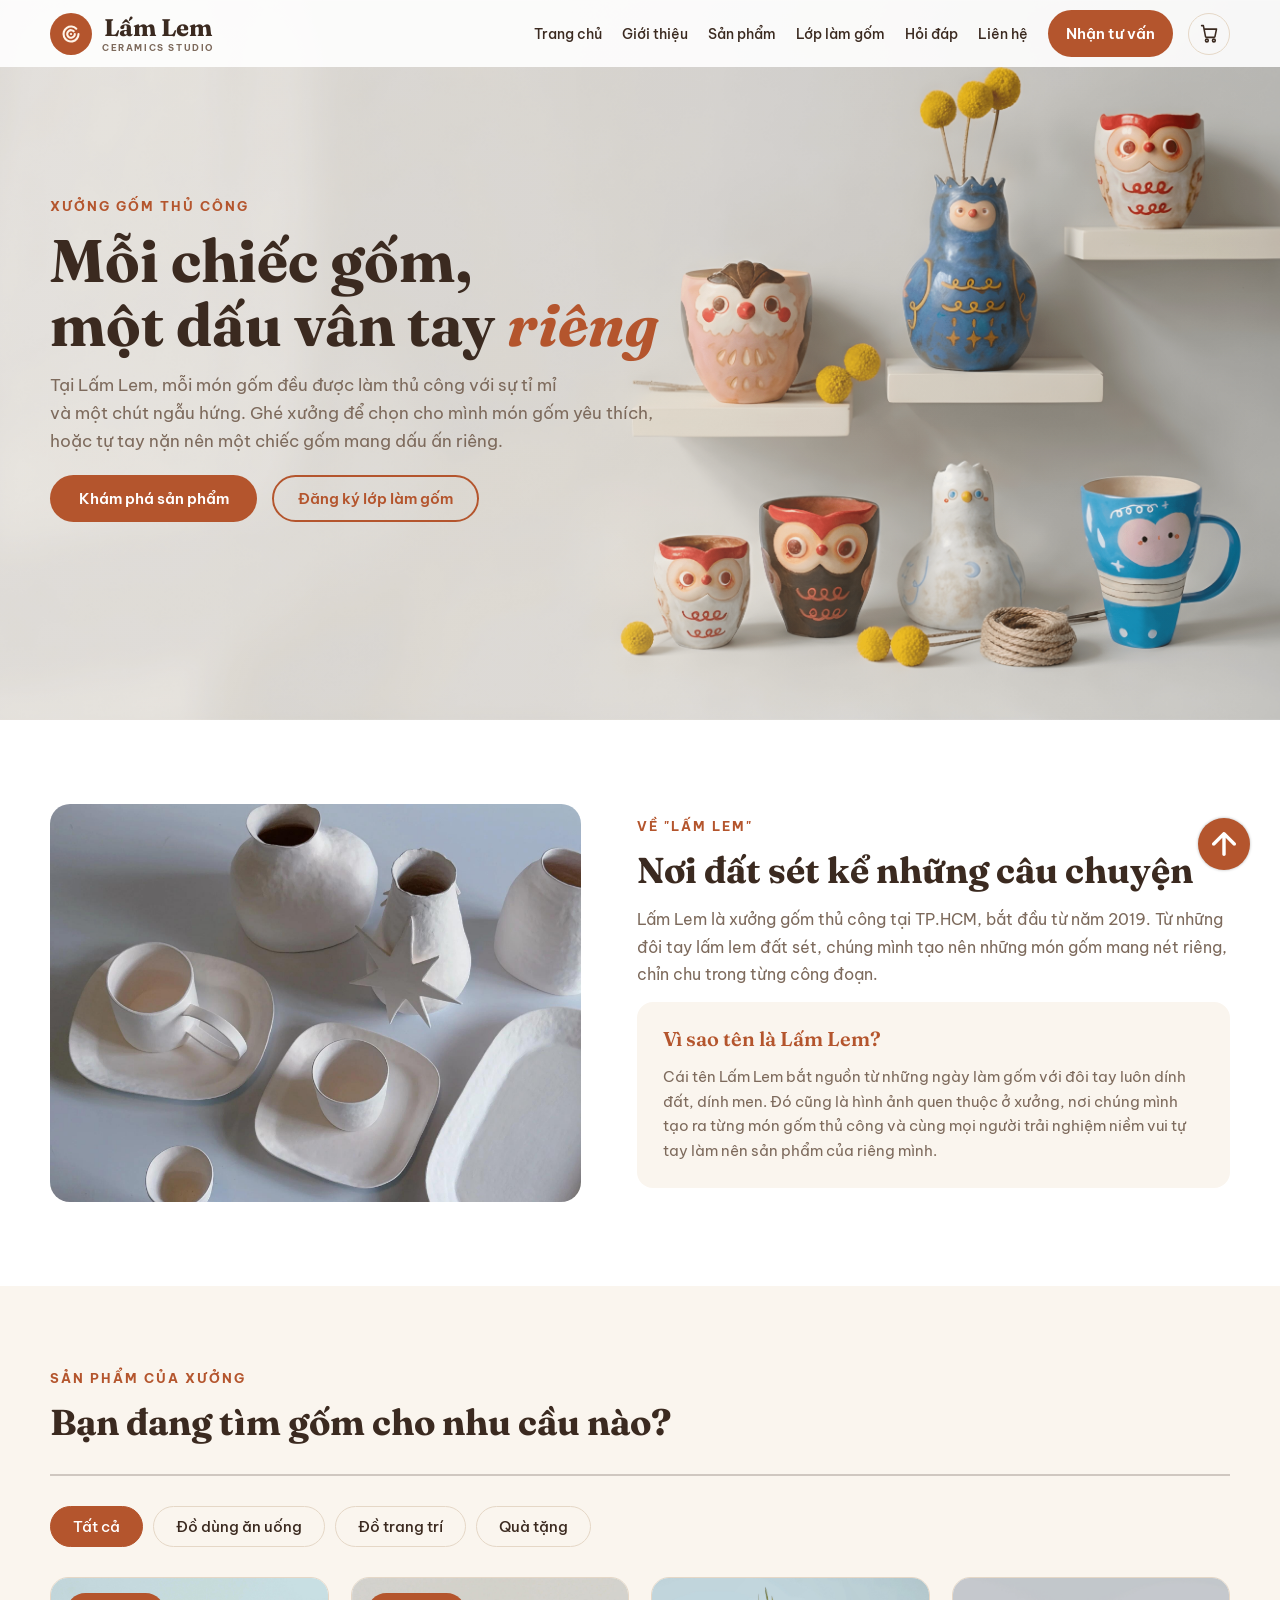
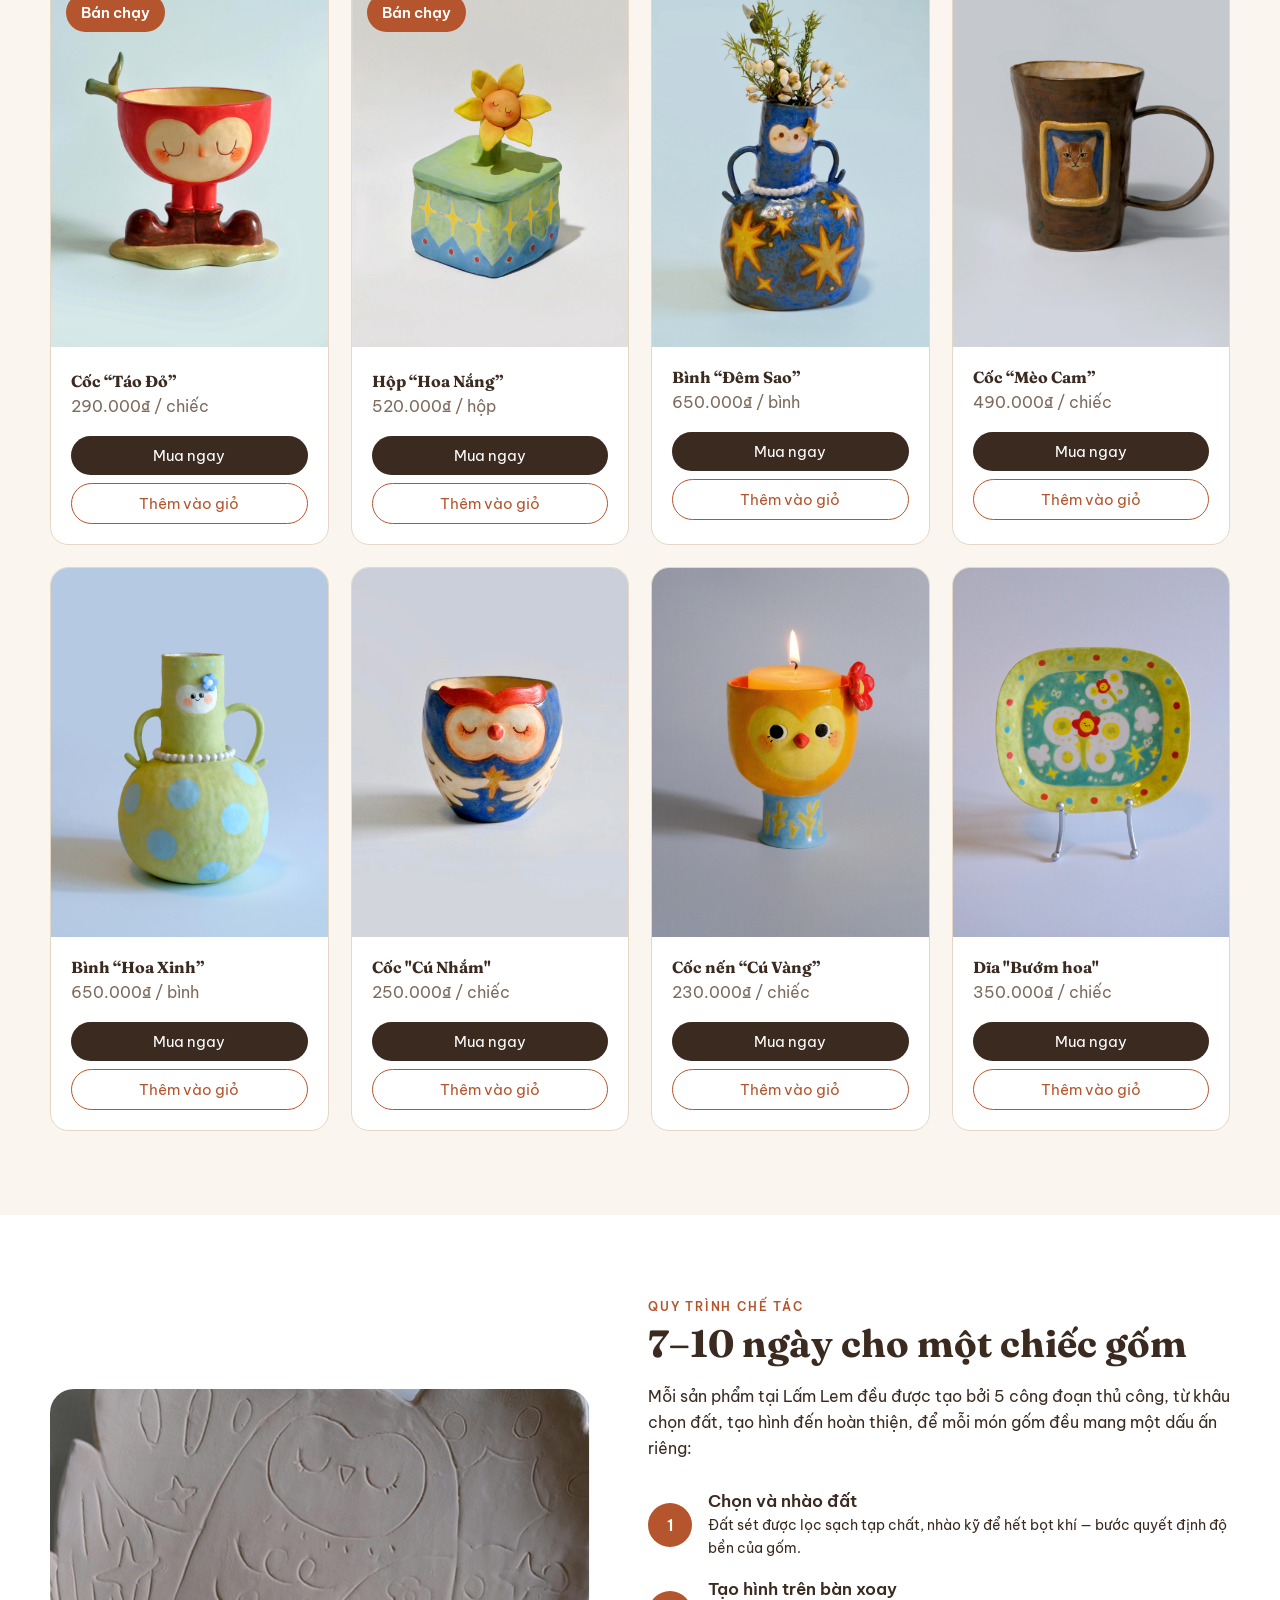
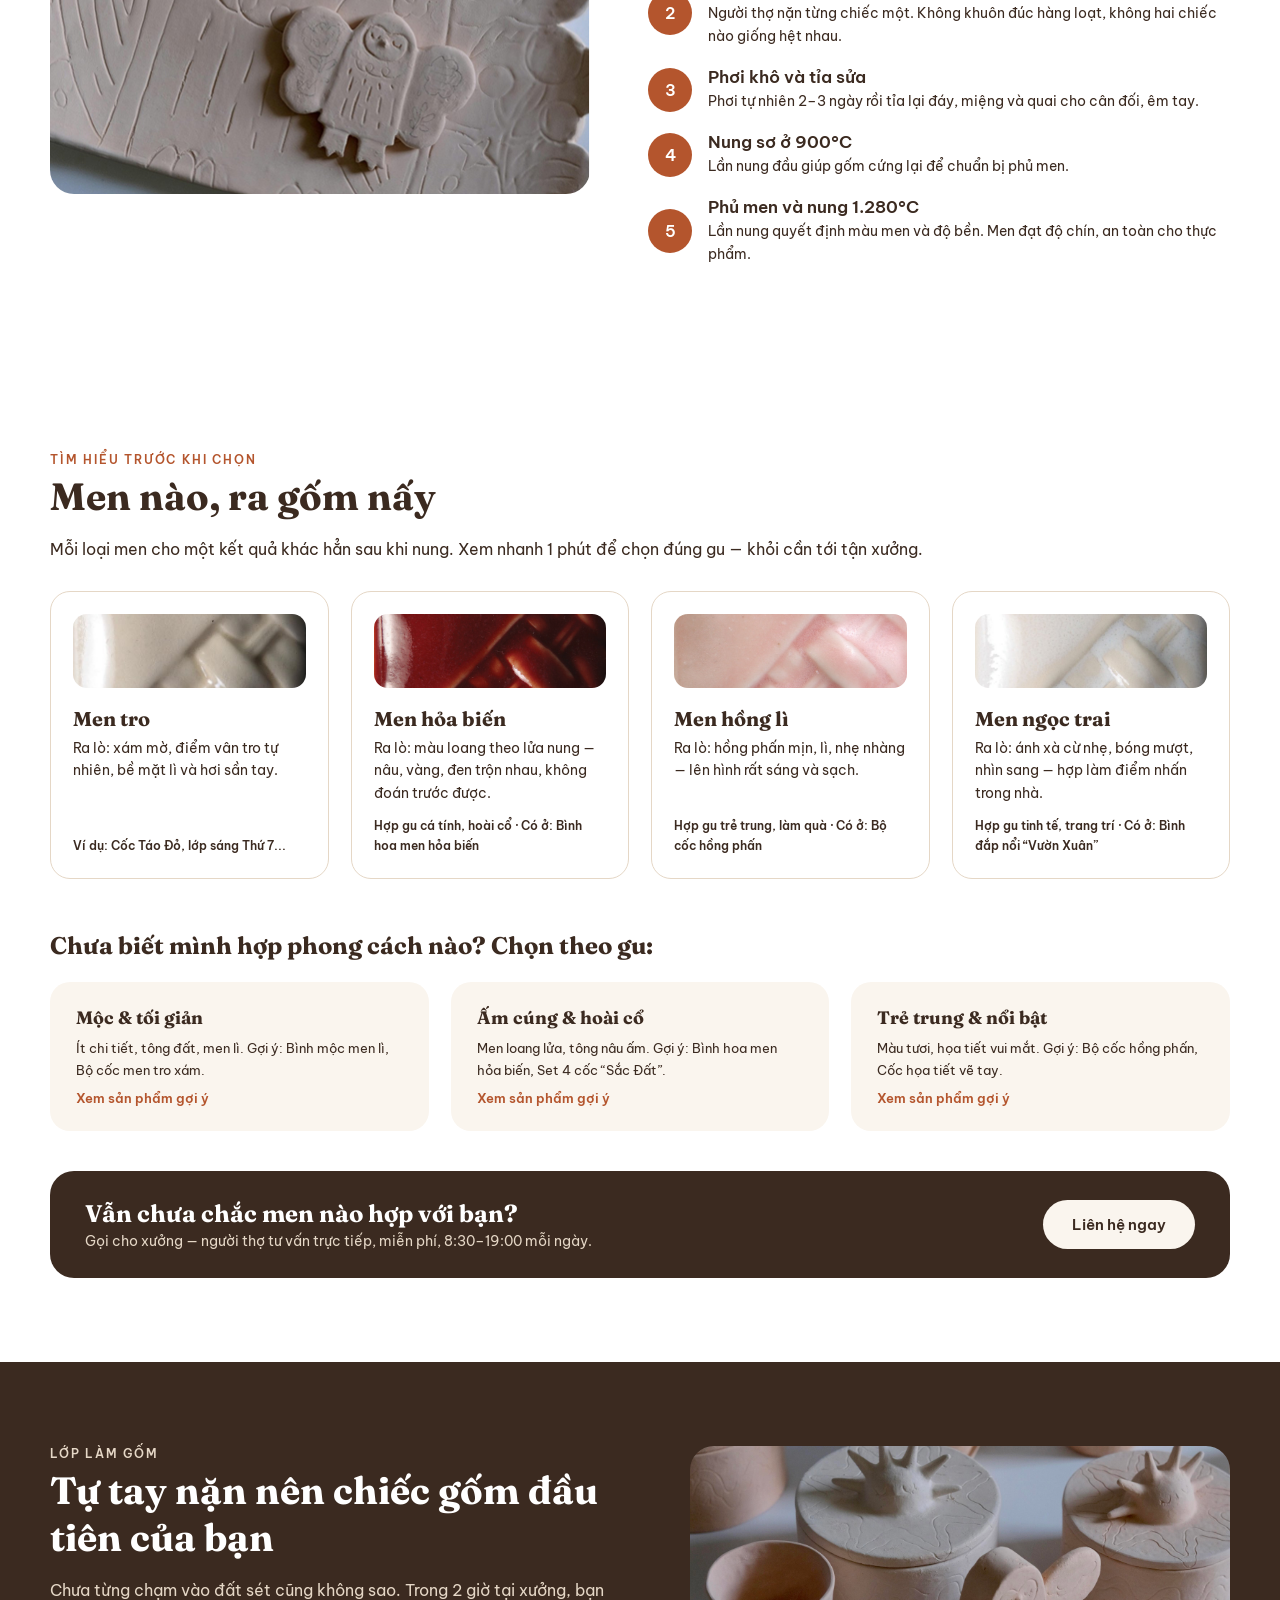
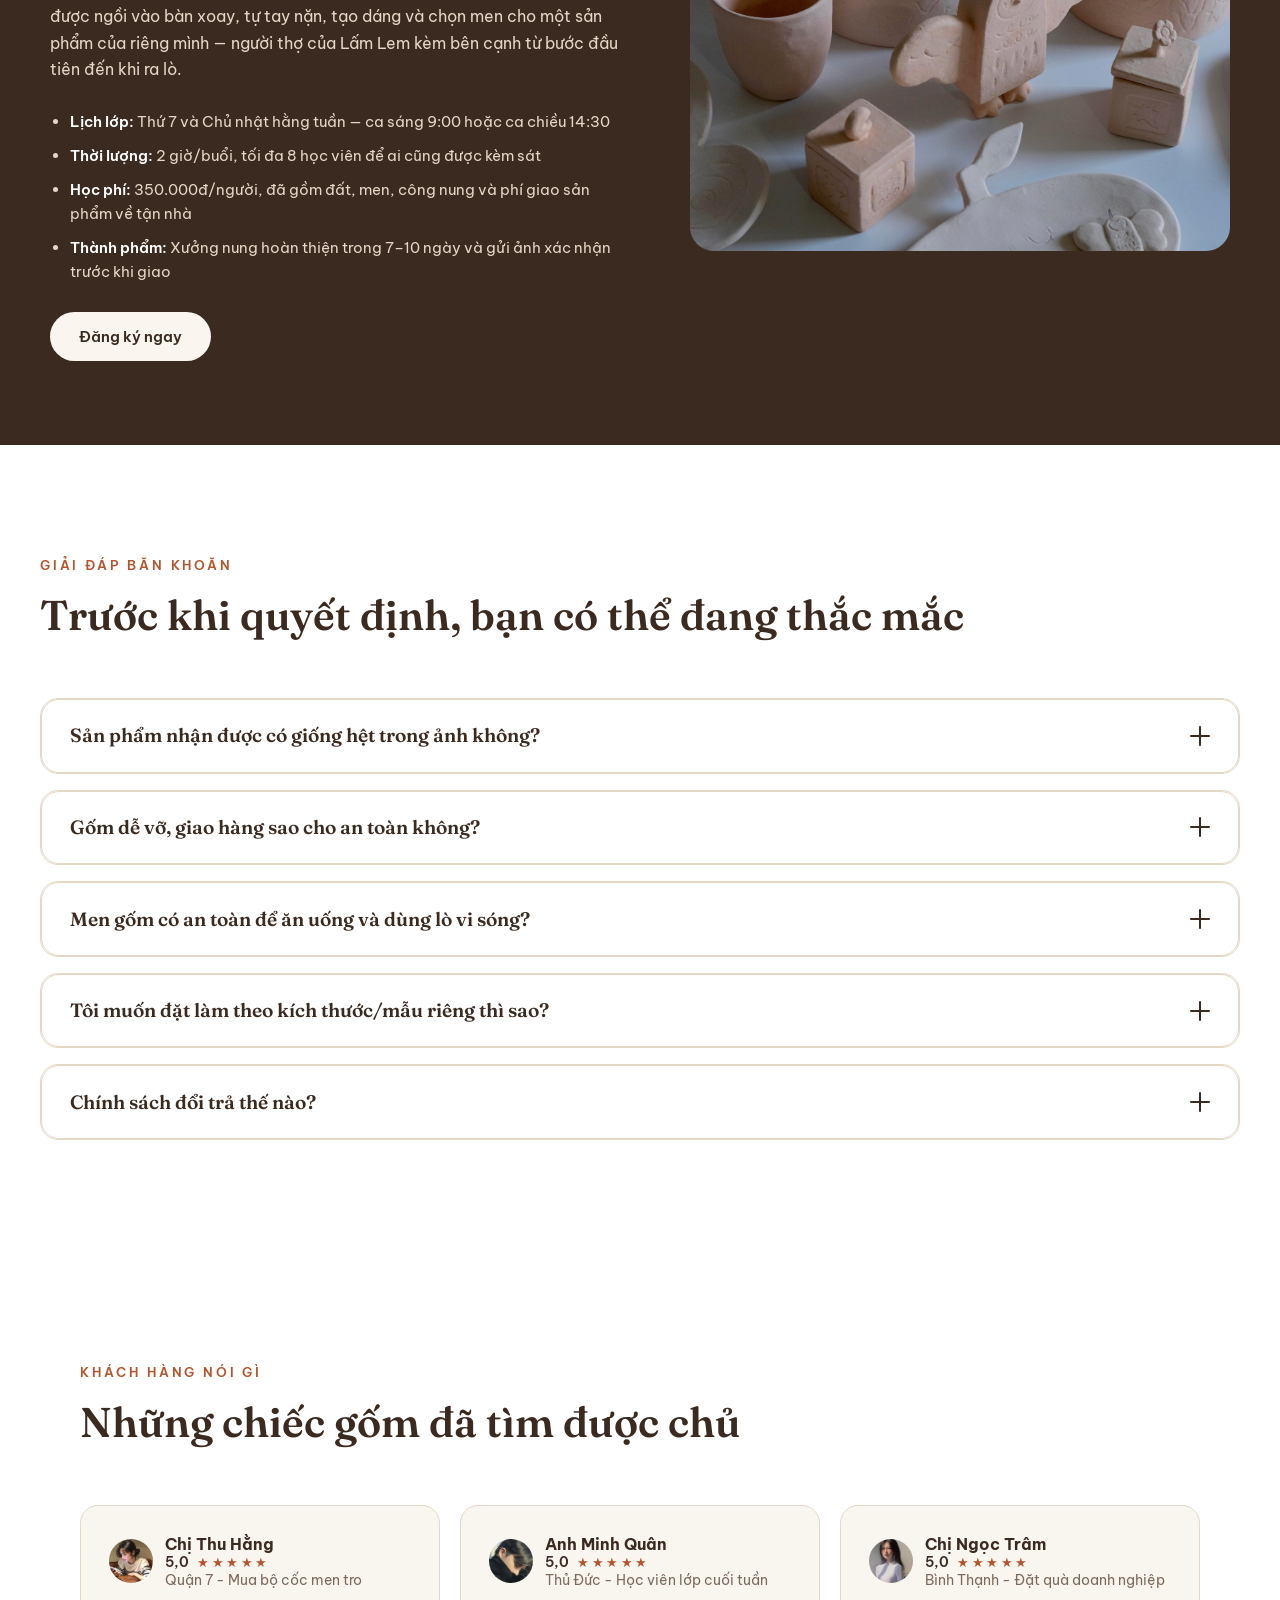
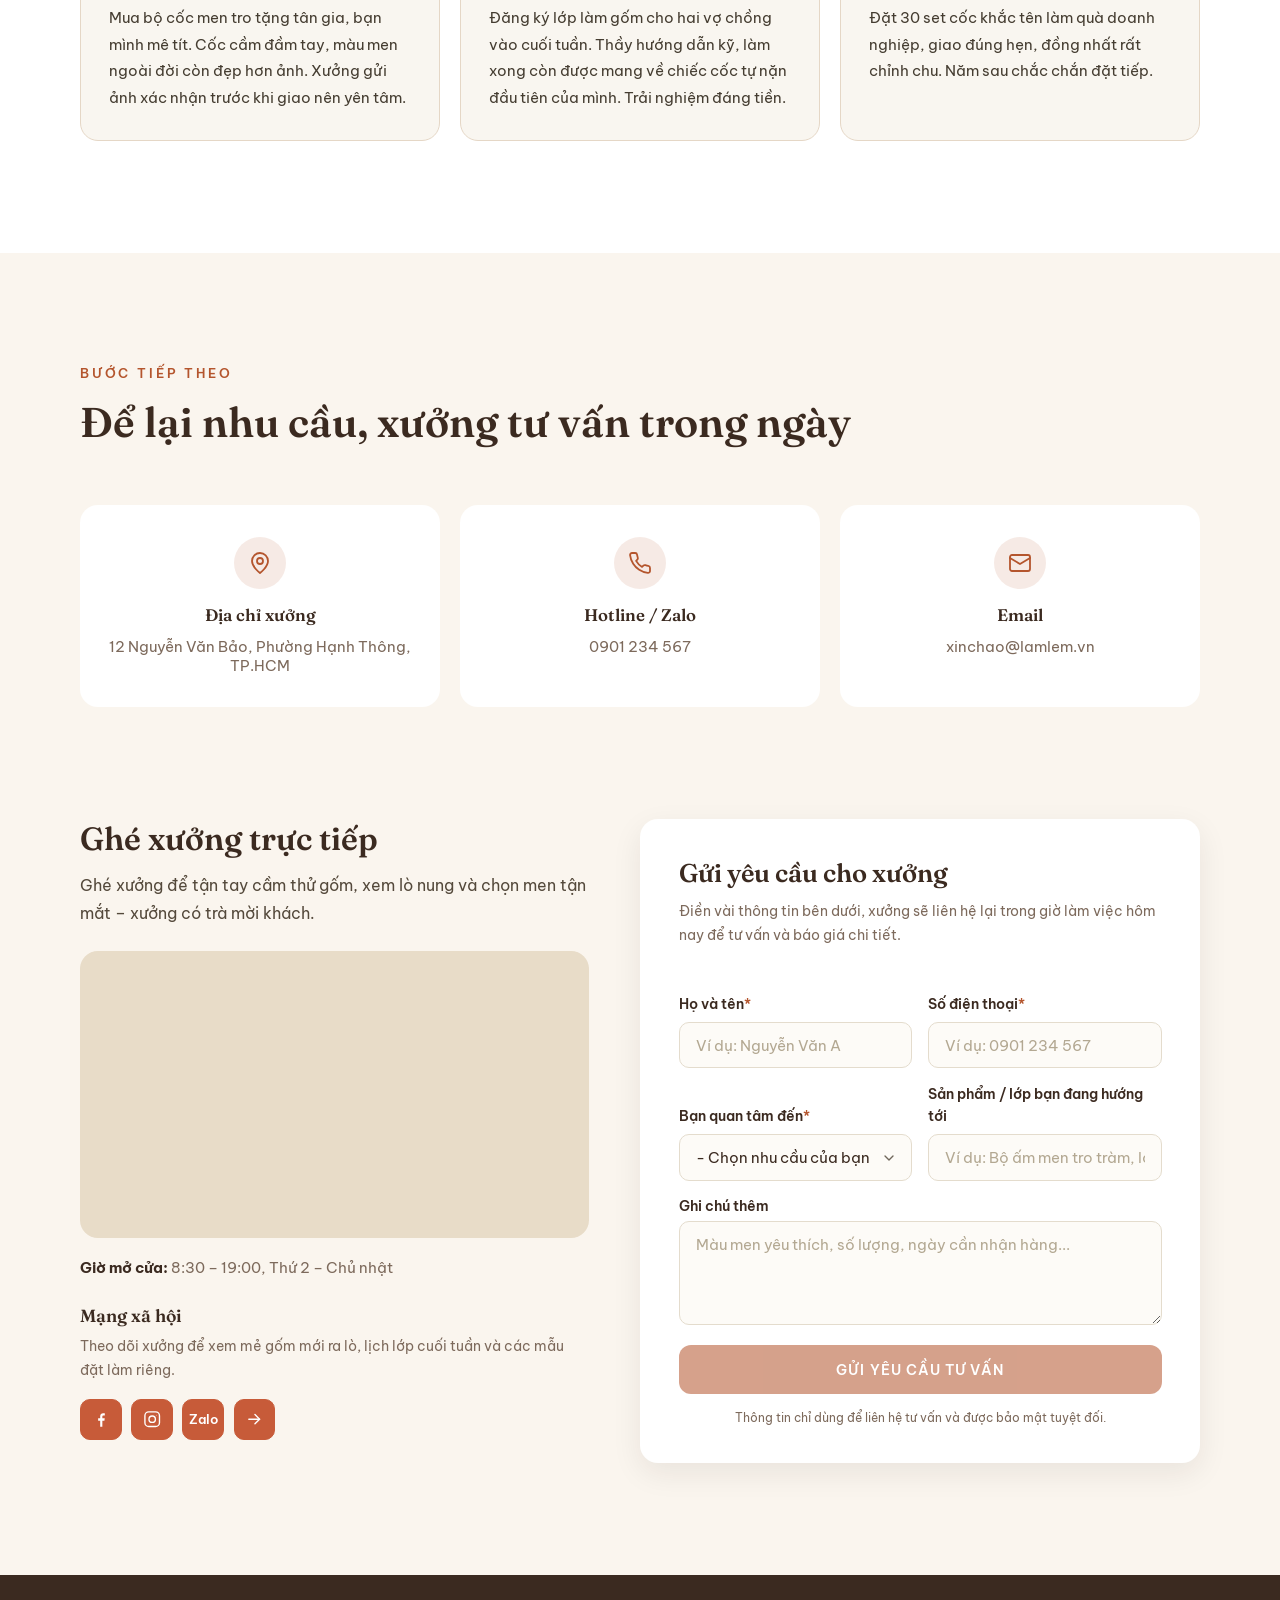
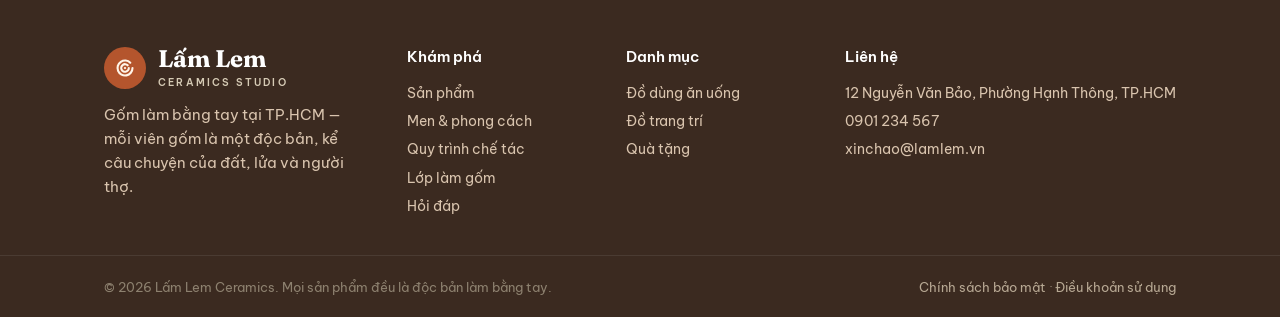
==== commit 0fa047be: "fic lan cuoi" ====
--- a/index.html
+++ b/index.html
@@ -356,9 +356,7 @@
           <p class="b-eyebrow">Quy trình chế tác</p>
           <h2 class="b-title">7–10 ngày cho một chiếc gốm</h2>
           <p class="b-intro">
-            Lấm Lem là xưởng nhỏ thành lập từ năm 2019, do nghệ nhân trẻ sáng
-            lập với mong muốn đưa gốm thủ công Việt đến gần căn bếp và góc nhà
-            của người trẻ. Mỗi sản phẩm đều đi qua đủ 5 công đoạn:
+            Mỗi sản phẩm tại Lấm Lem đều được tạo bởi 5 công đoạn thủ công, từ khâu chọn đất, tạo hình đến hoàn thiện, để mỗi món gốm đều mang một dấu ấn riêng:
           </p>
 
           <div class="b-step">
--- a/style.css
+++ b/style.css
@@ -241,7 +241,8 @@
 }
 
 .q-hero__button-line:hover {
-  background-color: var(--clr-accent);
+  background-color: var(--clr-ink);
+  border: var(--clr-ink);
   color: var(--clr-white);
   transition: 0.2s;
 }
@@ -581,7 +582,6 @@
 .b-intro {
   font-size: 16px;
   line-height: 1.65;
-  max-width: 690px;
   margin-bottom: 28px;
 }
 
